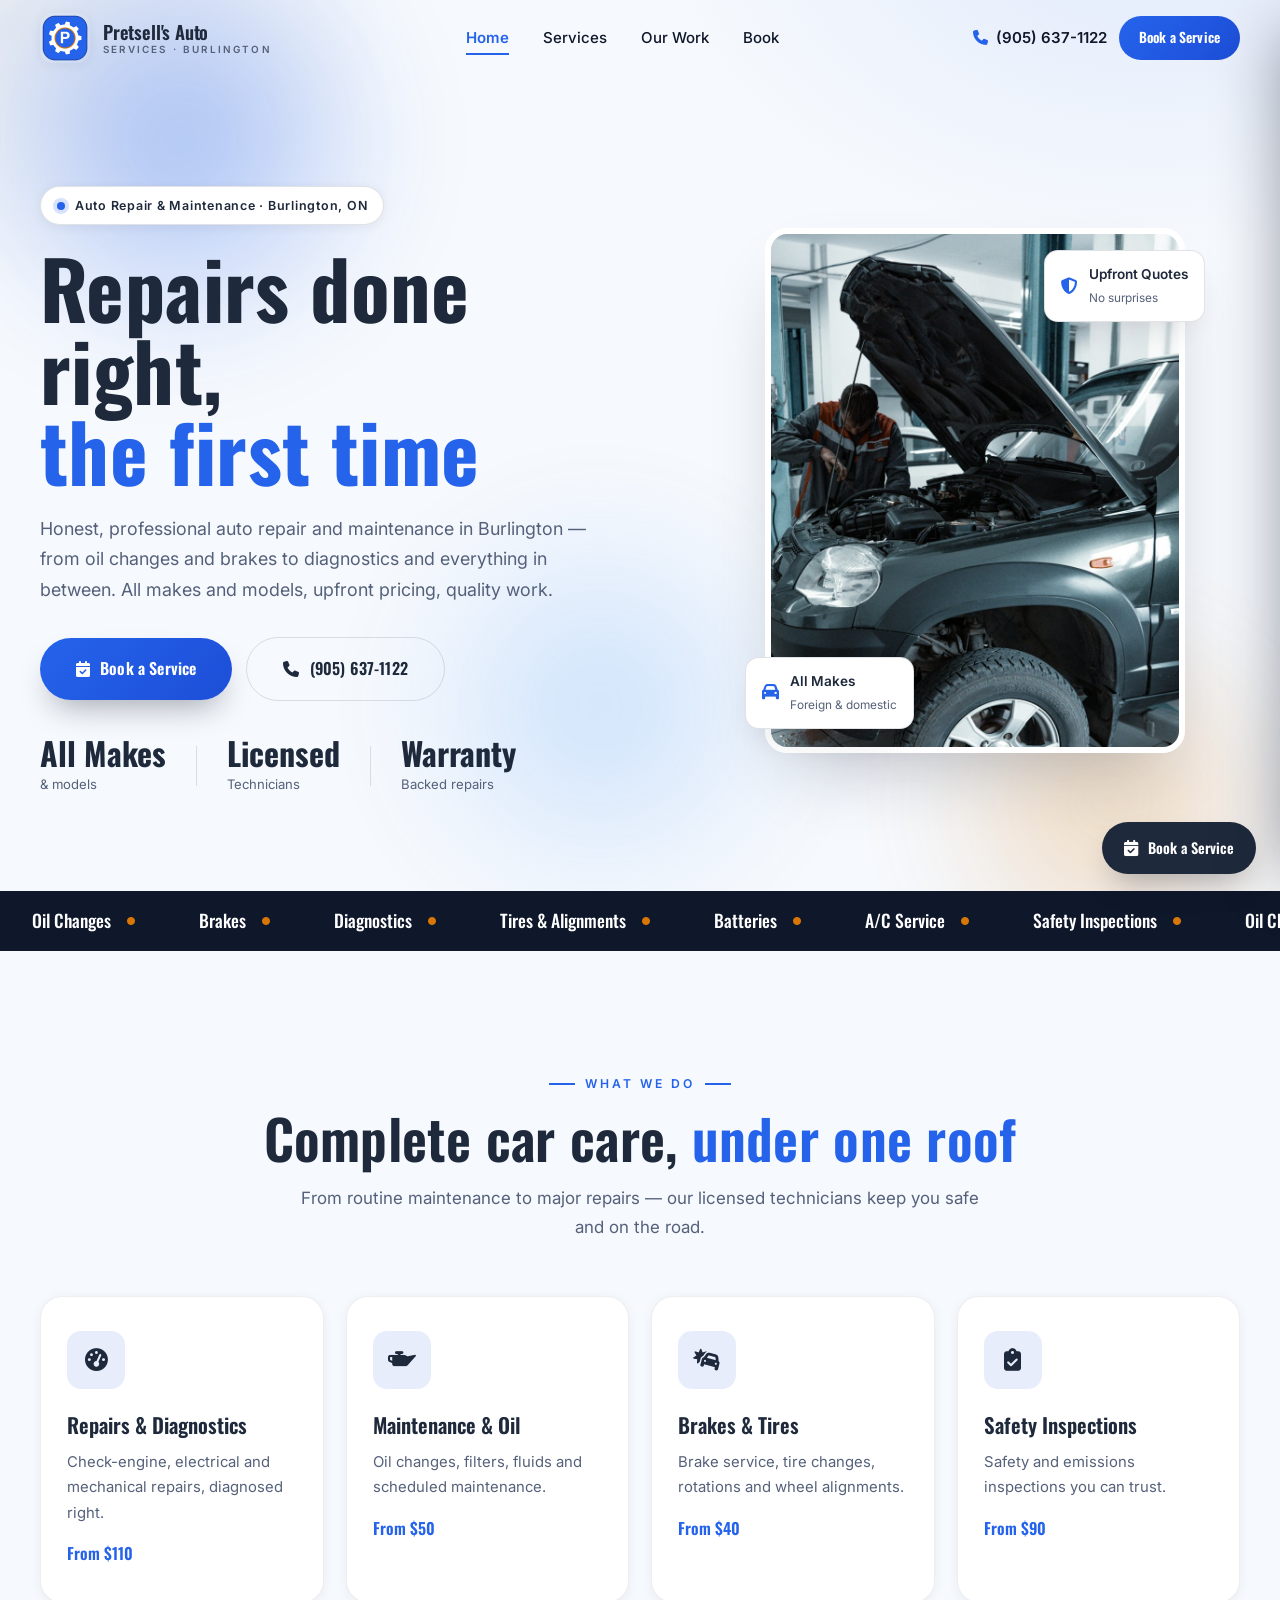
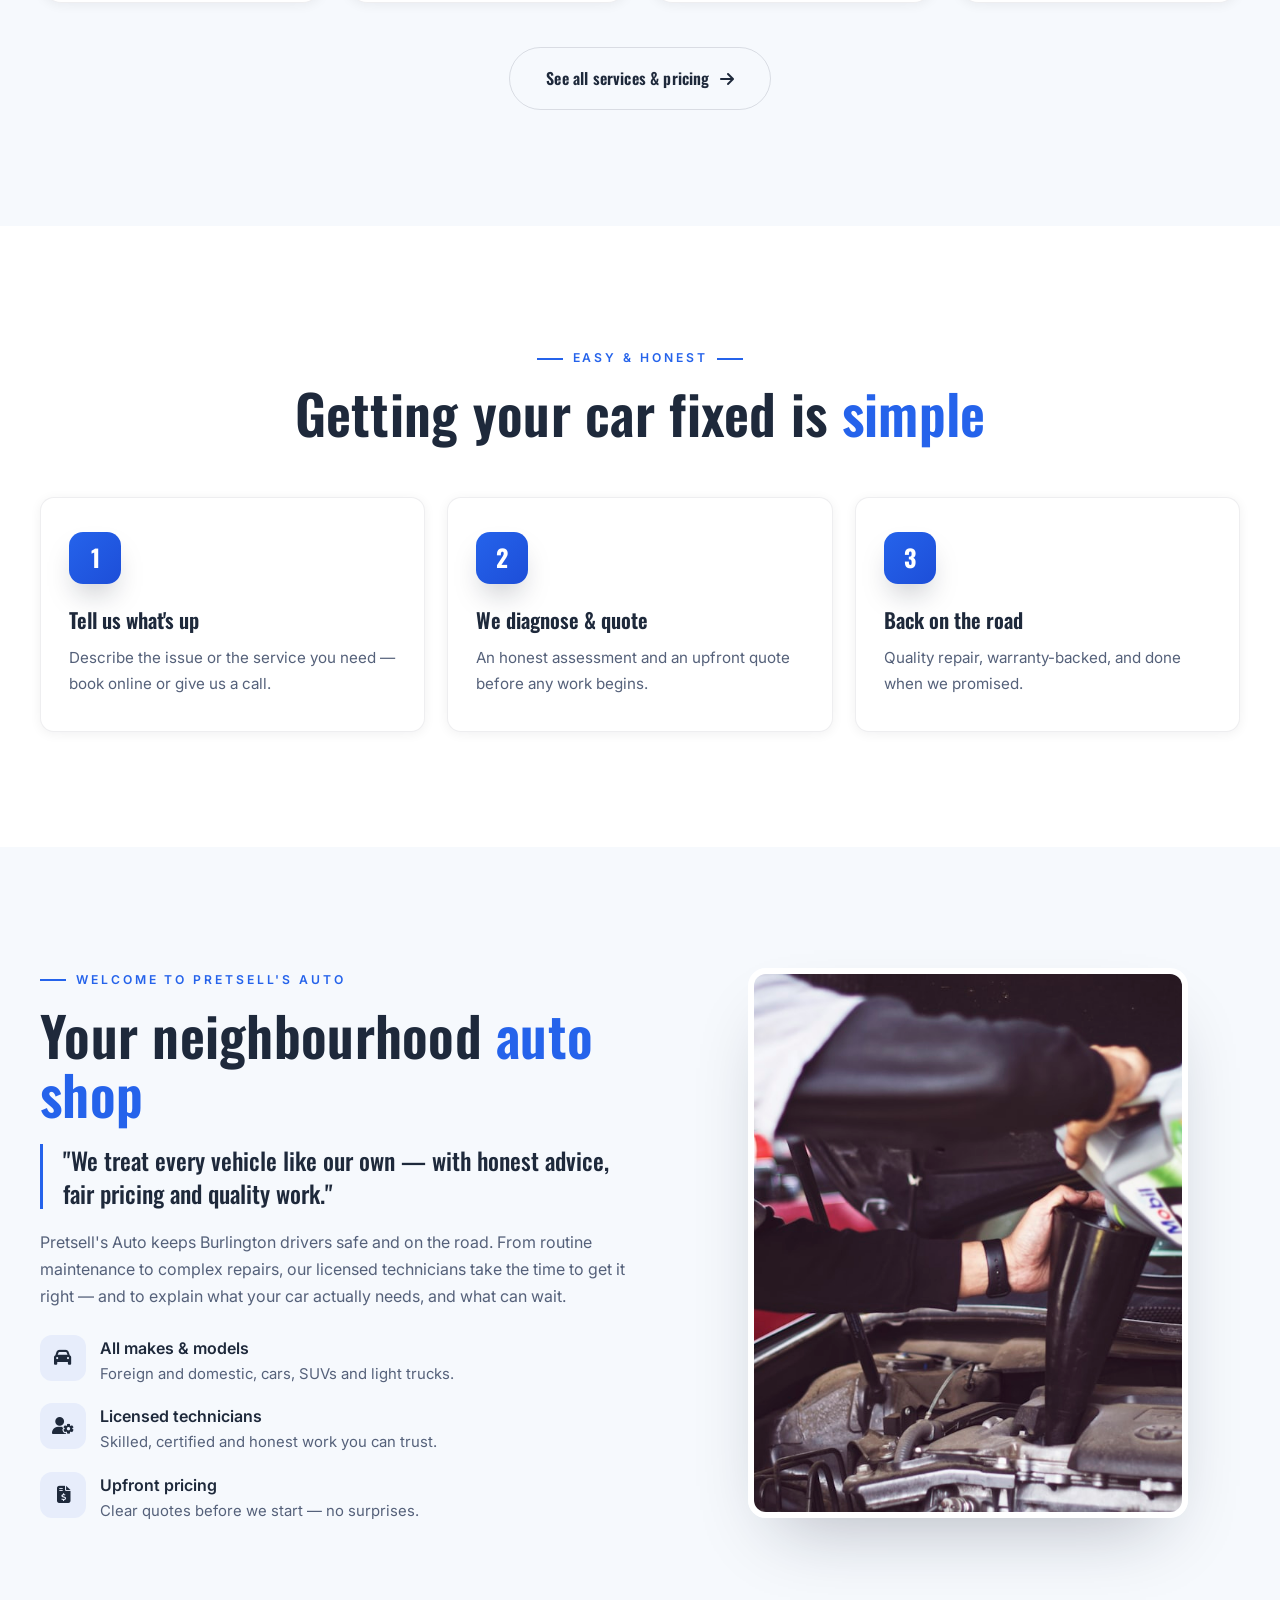
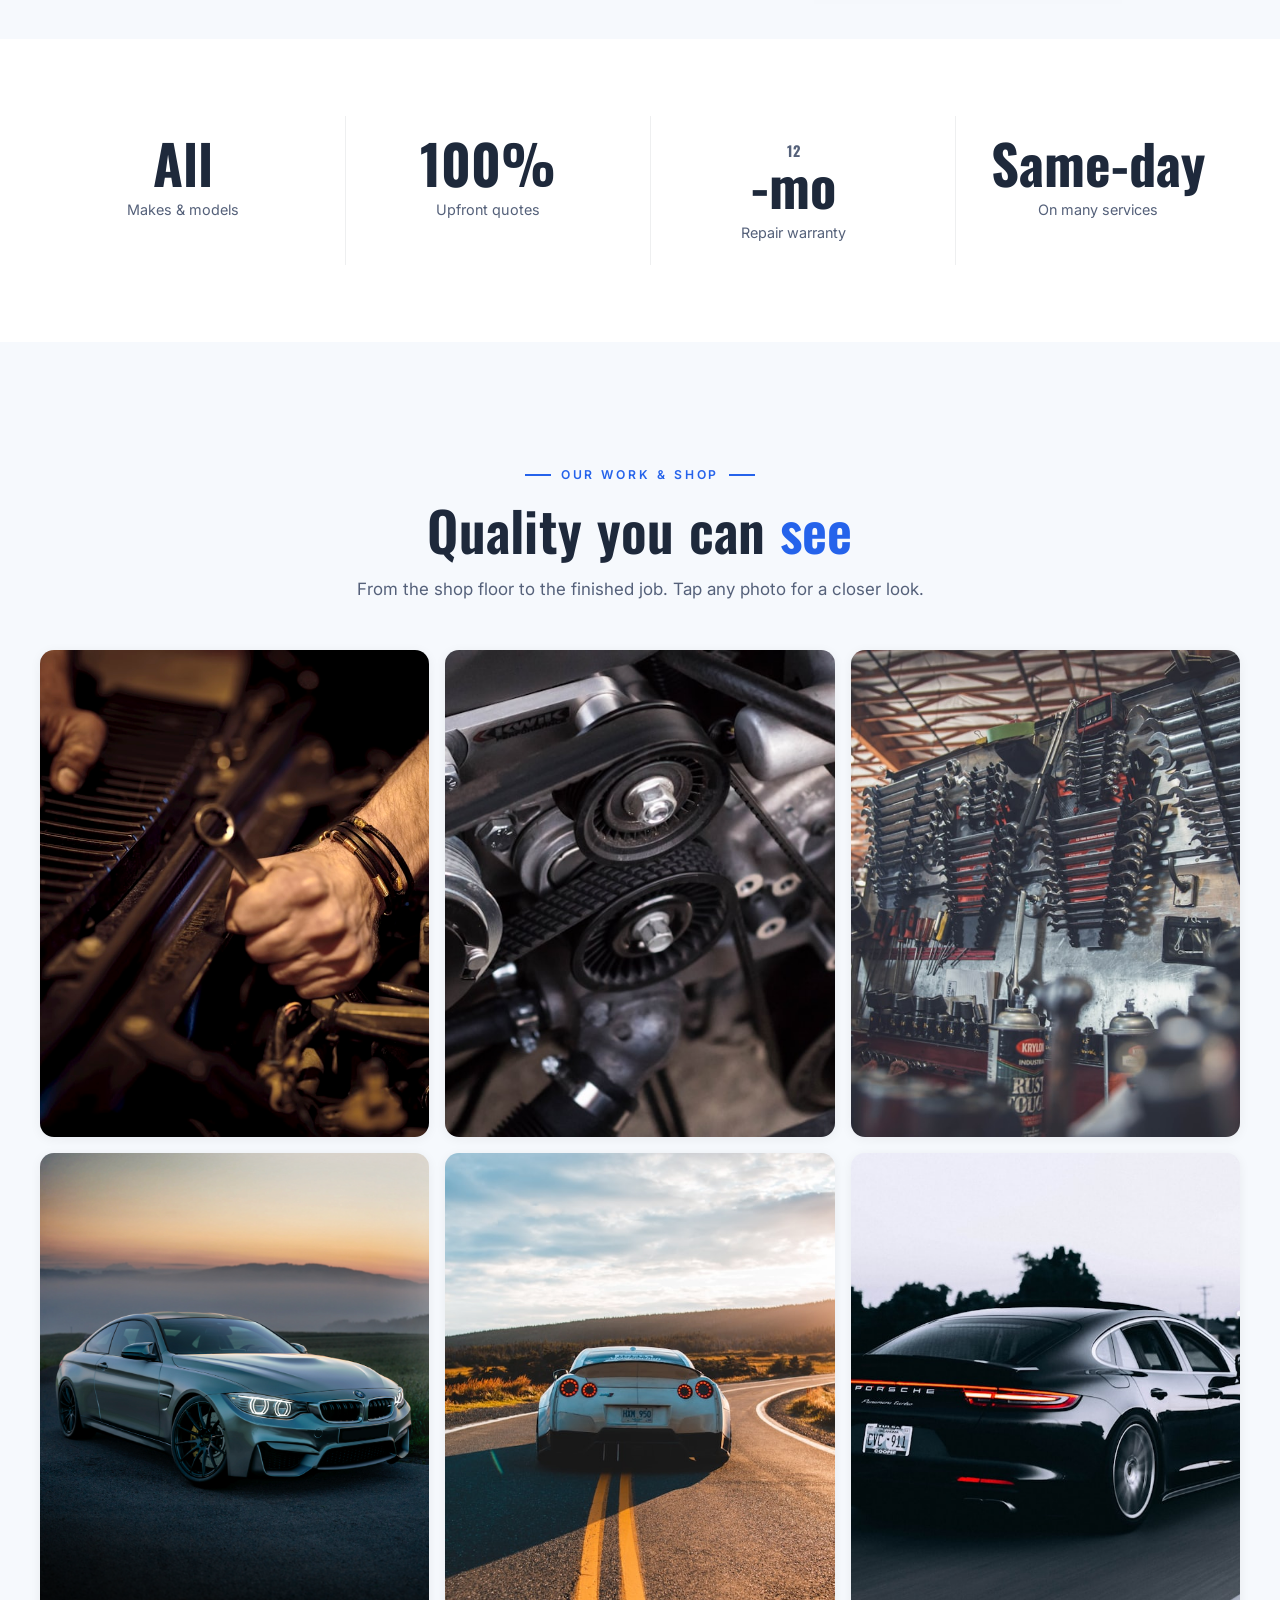
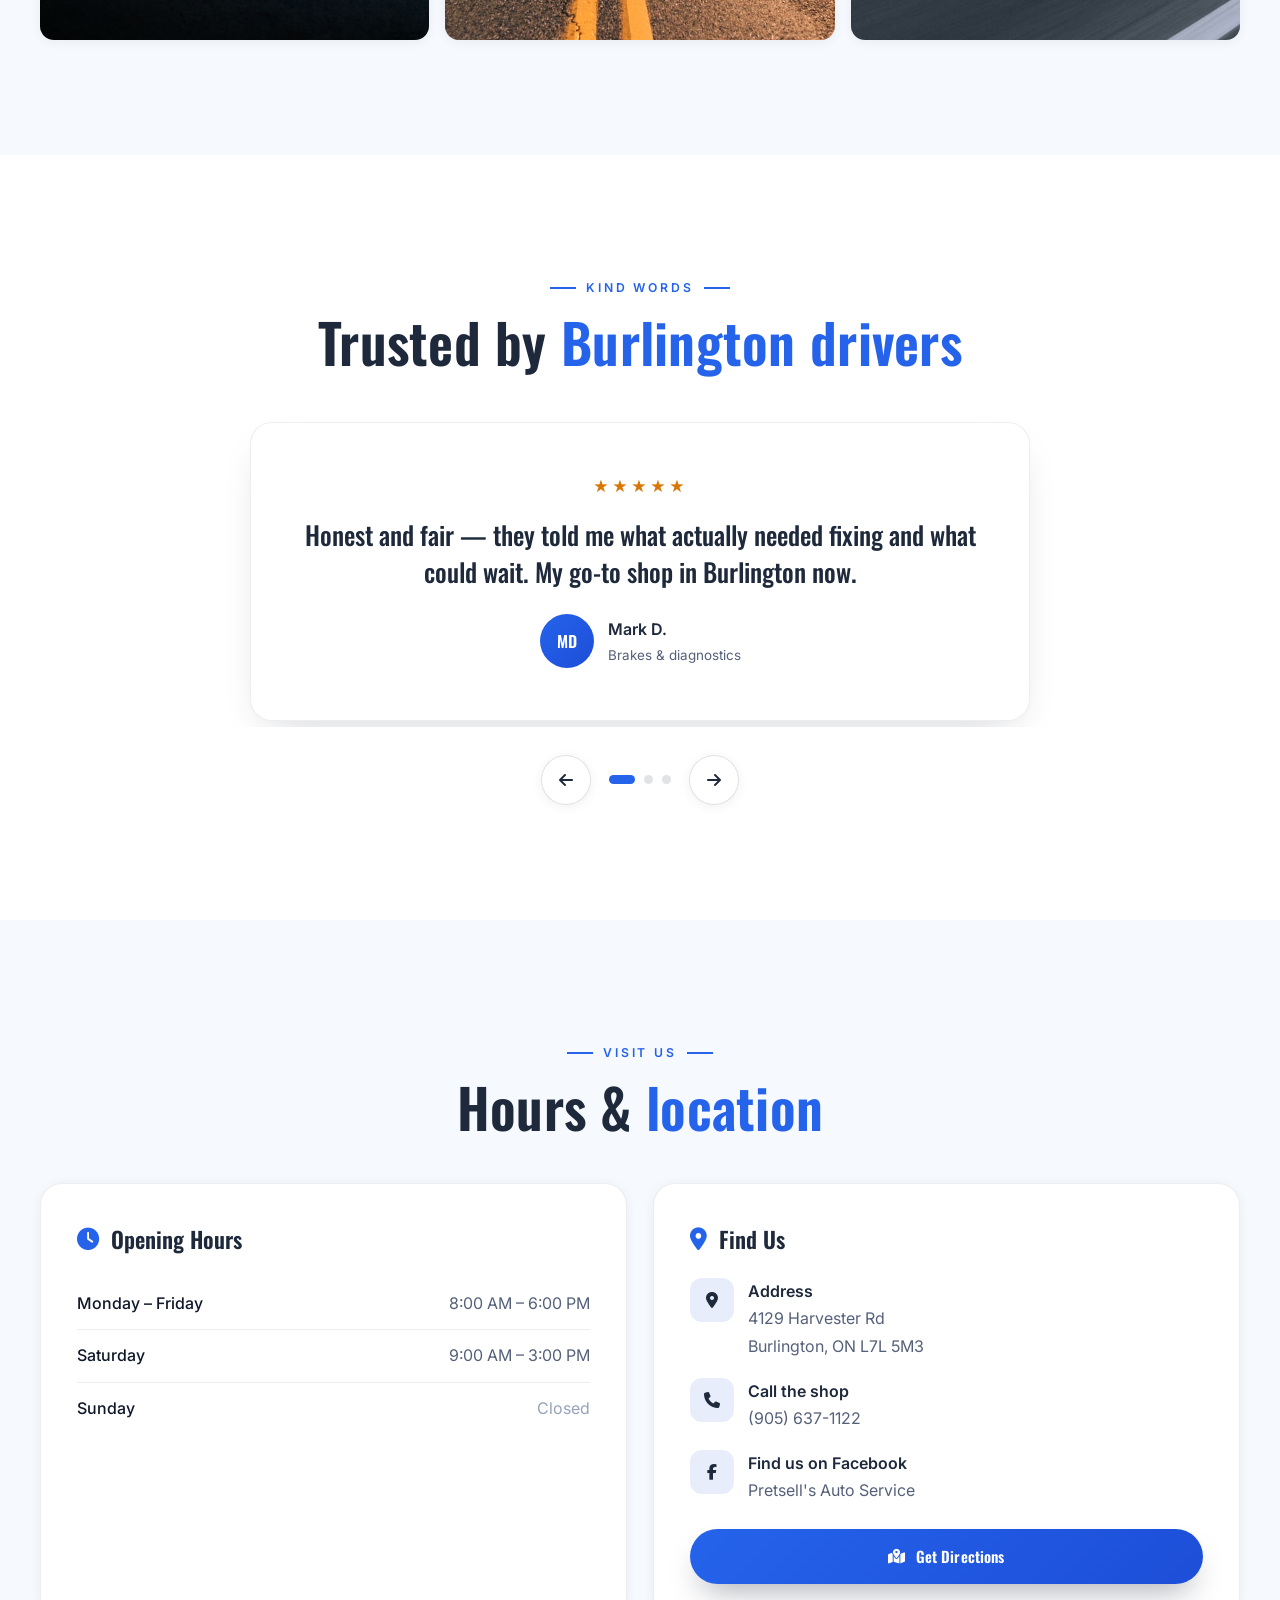
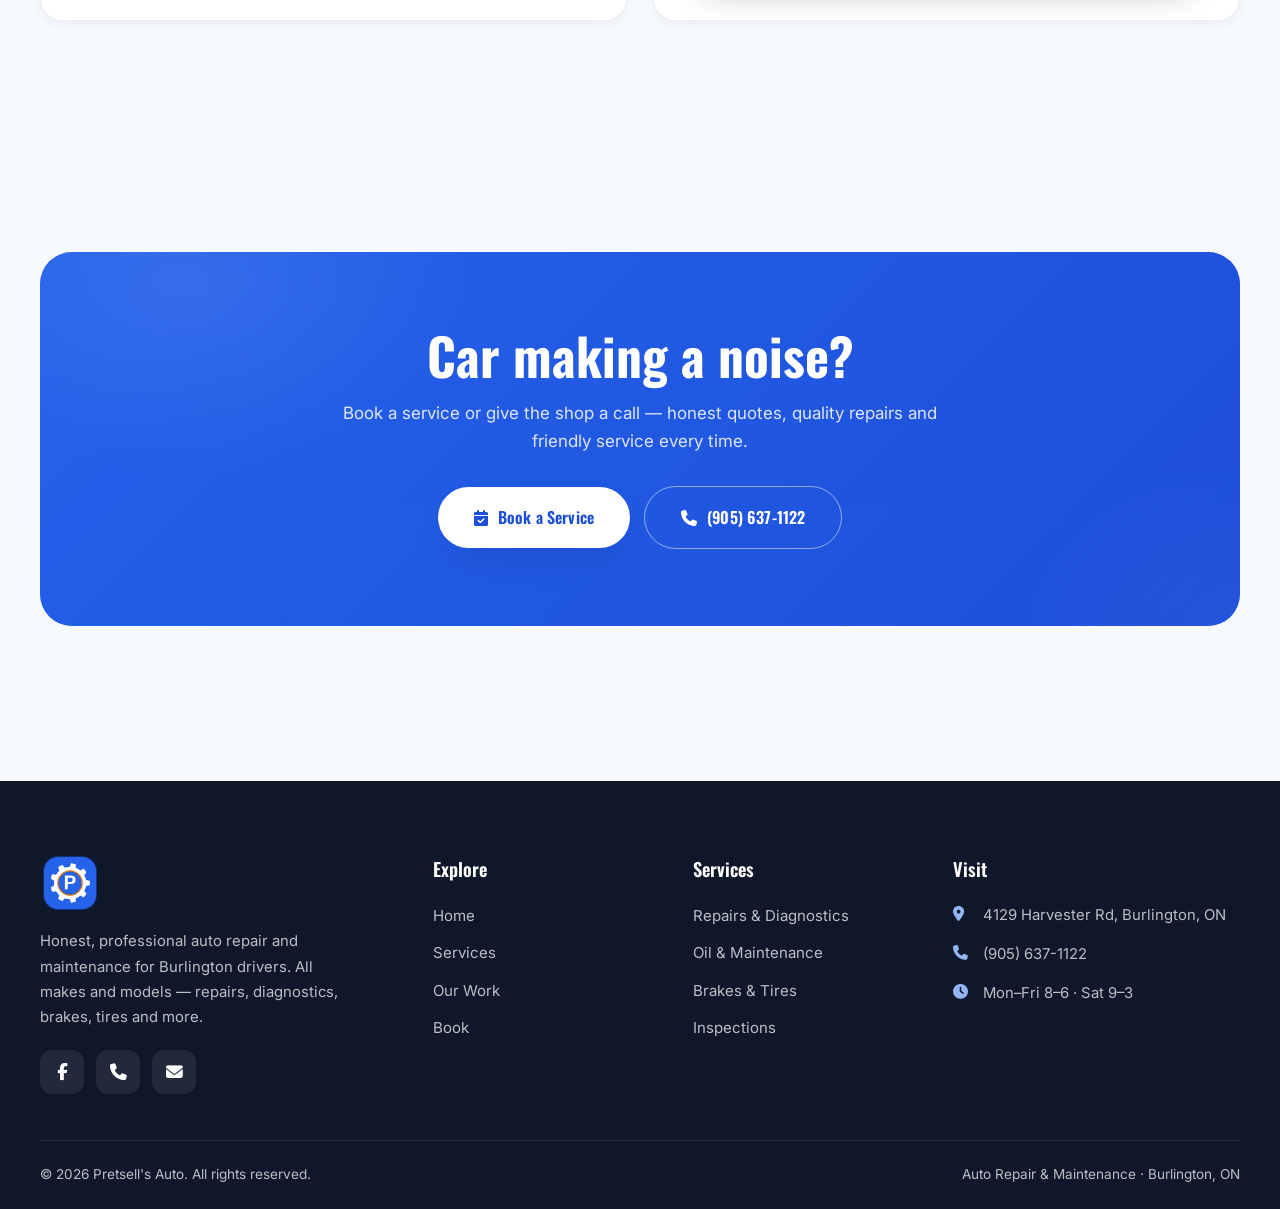
==== index.html @ 32fe31cc "Pretsell-s-Auto: website (CSS animation + ambient background)" ====
<!DOCTYPE html>
<html lang="en">
<head>
  <meta charset="UTF-8" />
  <meta name="viewport" content="width=device-width, initial-scale=1.0" />
  <title>Pretsell's Auto | Auto Repair &amp; Maintenance in Burlington, ON</title>
  <meta name="description" content="Pretsell's Auto — honest, professional auto repair and maintenance in Burlington, ON. Oil changes, brakes, diagnostics, tires, alignments and more. All makes & models. Call (905) 637-1122." />
  <meta name="theme-color" content="#2563EB" />
  <meta property="og:type" content="website" />
  <meta property="og:site_name" content="Pretsell's Auto" />
  <meta property="og:title" content="Pretsell's Auto | Auto Repair in Burlington, ON" />
  <meta property="og:description" content="Honest auto repair & maintenance in Burlington — repairs, diagnostics, brakes, tires and more. All makes & models." />

  <link rel="icon" type="image/svg+xml" href="assets/favicon.svg" />
  <link rel="preconnect" href="https://fonts.googleapis.com" />
  <link rel="preconnect" href="https://fonts.gstatic.com" crossorigin />
  <link href="https://fonts.googleapis.com/css2?family=Oswald:wght@500;600;700&family=Inter:wght@400;500;600&display=swap" rel="stylesheet" />
  <link rel="stylesheet" href="https://cdnjs.cloudflare.com/ajax/libs/font-awesome/6.5.1/css/all.min.css" />
  <link rel="stylesheet" href="css/styles.css" />

  <script type="application/ld+json">
  {
    "@context": "https://schema.org",
    "@type": "AutoRepair",
    "name": "Pretsell's Auto",
    "description": "Honest, professional auto repair and maintenance in Burlington — repairs, diagnostics, brakes, tires, oil changes and more. All makes & models.",
    "priceRange": "$$",
    "telephone": "+1-905-637-1122",
    "email": "info@pretsellsauto.ca",
    "address": { "@type": "PostalAddress", "streetAddress": "4129 Harvester Rd", "addressLocality": "Burlington", "addressRegion": "ON", "postalCode": "L7L 5M3", "addressCountry": "CA" },
    "areaServed": "Burlington",
    "sameAs": ["https://www.facebook.com/PretsellsAutoService/"]
  }
  </script>
</head>
<body>

  <!-- ============ HEADER ============ -->
  <header class="site-header" id="header">
    <div class="container nav">
      <a href="index.html" class="brand" aria-label="Pretsell's Auto home">
        <img src="assets/logo-mark.png" alt="Pretsell's Auto" class="brand-logo" />
        <span class="brand-name"><b>Pretsell's Auto</b><small>Services · Burlington</small></span>
      </a>
      <nav class="nav-links" aria-label="Primary">
        <a href="index.html" class="active">Home</a>
        <a href="services.html">Services</a>
        <a href="index.html#gallery">Our Work</a>
        <a href="book.html">Book</a>
      </nav>
      <div class="nav-actions">
        <a href="tel:+19056371122" class="nav-phone"><i class="fa-solid fa-phone"></i> (905) 637-1122</a>
        <a href="book.html#quote" class="btn btn--sm">Book a Service</a>
        <button class="menu-toggle" id="menuToggle" aria-label="Open menu"><i class="fa-solid fa-bars"></i></button>
      </div>
    </div>
  </header>

  <!-- ============ MOBILE DRAWER ============ -->
  <div class="scrim" id="scrim"></div>
  <aside class="mobile-drawer" id="drawer" aria-label="Mobile menu">
    <div class="drawer-head">
      <img src="assets/logo-mark.png" alt="Pretsell's Auto" style="height:44px;border-radius:10px" />
      <button class="drawer-close" id="drawerClose" aria-label="Close menu"><i class="fa-solid fa-xmark"></i></button>
    </div>
    <nav>
      <a href="index.html" class="active">Home <i class="fa-solid fa-chevron-right"></i></a>
      <a href="services.html">Services <i class="fa-solid fa-chevron-right"></i></a>
      <a href="index.html#gallery">Our Work <i class="fa-solid fa-chevron-right"></i></a>
      <a href="book.html">Book <i class="fa-solid fa-chevron-right"></i></a>
    </nav>
    <div class="drawer-cta">
      <a href="book.html#quote" class="btn btn--block">Book a Service</a>
      <a href="tel:+19056371122" class="btn btn--ghost btn--block"><i class="fa-solid fa-phone"></i> Call the Shop</a>
    </div>
    <div class="drawer-contact">
      <a href="tel:+19056371122"><i class="fa-solid fa-phone"></i> (905) 637-1122</a>
      <span><i class="fa-solid fa-location-dot"></i> 4129 Harvester Rd, Burlington</span>
    </div>
  </aside>

  <!-- ============ HERO ============ -->
  <section class="hero">
    <div class="hero-bg" aria-hidden="true">
      <span class="ambient-blob b1"></span>
      <span class="ambient-blob b2"></span>
      <span class="ambient-blob b3"></span>
      <img class="ambient-gear g1" data-spin="20" src="assets/gear.svg" alt="" />
      <img class="ambient-gear g2" data-spin="-14" src="assets/gear.svg" alt="" />
      <img class="ambient-gear g3" data-spin="11" src="assets/gear.svg" alt="" />
    </div>
    <div class="container hero-grid">
      <div class="hero-content">
        <span class="hero-badge reveal"><span class="dot"></span> Auto Repair &amp; Maintenance · Burlington, ON</span>
        <h1 class="hero-title reveal d1">Repairs done right,<br/><em>the first time</em></h1>
        <p class="hero-sub reveal d2">Honest, professional auto repair and maintenance in Burlington — from oil changes and brakes to diagnostics and everything in between. All makes and models, upfront pricing, quality work.</p>
        <div class="hero-ctas reveal d3">
          <a href="book.html#quote" class="btn btn--lg"><i class="fa-solid fa-calendar-check"></i> Book a Service</a>
          <a href="tel:+19056371122" class="btn btn--ghost btn--lg"><i class="fa-solid fa-phone"></i> (905) 637-1122</a>
        </div>
        <div class="hero-meta reveal d4">
          <div class="m"><b>All Makes</b><span>&amp; models</span></div>
          <div class="divider"></div>
          <div class="m"><b>Licensed</b><span>Technicians</span></div>
          <div class="divider"></div>
          <div class="m"><b>Warranty</b><span>Backed repairs</span></div>
        </div>
      </div>
      <div class="hero-visual" id="heroVisual">
        <div class="hero-photo-wrap">
          <div class="hero-photo"><img src="assets/photos/hero.jpg" alt="Technician servicing a vehicle at Pretsell's Auto" data-zoom /></div>
          <div class="hero-tag t1"><i class="fa-solid fa-shield-halved"></i><div><b>Upfront Quotes</b><small>No surprises</small></div></div>
          <div class="hero-tag t2"><i class="fa-solid fa-car"></i><div><b>All Makes</b><small>Foreign &amp; domestic</small></div></div>
        </div>
      </div>
    </div>
  </section>

  <!-- ============ MARQUEE ============ -->
  <div class="marquee" aria-hidden="true">
    <div class="marquee-track">
      <span class="marquee-item">Oil Changes <i class="fa-solid fa-circle"></i></span>
      <span class="marquee-item">Brakes <i class="fa-solid fa-circle"></i></span>
      <span class="marquee-item">Diagnostics <i class="fa-solid fa-circle"></i></span>
      <span class="marquee-item">Tires &amp; Alignments <i class="fa-solid fa-circle"></i></span>
      <span class="marquee-item">Batteries <i class="fa-solid fa-circle"></i></span>
      <span class="marquee-item">A/C Service <i class="fa-solid fa-circle"></i></span>
      <span class="marquee-item">Safety Inspections <i class="fa-solid fa-circle"></i></span>
      <span class="marquee-item">Oil Changes <i class="fa-solid fa-circle"></i></span>
      <span class="marquee-item">Brakes <i class="fa-solid fa-circle"></i></span>
      <span class="marquee-item">Diagnostics <i class="fa-solid fa-circle"></i></span>
      <span class="marquee-item">Tires &amp; Alignments <i class="fa-solid fa-circle"></i></span>
      <span class="marquee-item">Batteries <i class="fa-solid fa-circle"></i></span>
      <span class="marquee-item">A/C Service <i class="fa-solid fa-circle"></i></span>
      <span class="marquee-item">Safety Inspections <i class="fa-solid fa-circle"></i></span>
    </div>
  </div>

  <!-- ============ SERVICES TEASER ============ -->
  <section class="section" id="services">
    <div class="container center">
      <span class="eyebrow eyebrow--center reveal">What We Do</span>
      <h2 class="section-title reveal d1">Complete car care, <em>under one roof</em></h2>
      <p class="section-lead reveal d2">From routine maintenance to major repairs — our licensed technicians keep you safe and on the road.</p>
    </div>
    <div class="container">
      <div class="feat-grid">
        <div class="feat-card reveal d1"><div class="ic"><i class="fa-solid fa-gauge-high"></i></div><h3>Repairs &amp; Diagnostics</h3><p>Check-engine, electrical and mechanical repairs, diagnosed right.</p><span class="from">From $110</span></div>
        <div class="feat-card reveal d2"><div class="ic"><i class="fa-solid fa-oil-can"></i></div><h3>Maintenance &amp; Oil</h3><p>Oil changes, filters, fluids and scheduled maintenance.</p><span class="from">From $50</span></div>
        <div class="feat-card reveal d3"><div class="ic"><i class="fa-solid fa-car-burst"></i></div><h3>Brakes &amp; Tires</h3><p>Brake service, tire changes, rotations and wheel alignments.</p><span class="from">From $40</span></div>
        <div class="feat-card reveal d4"><div class="ic"><i class="fa-solid fa-clipboard-check"></i></div><h3>Safety Inspections</h3><p>Safety and emissions inspections you can trust.</p><span class="from">From $90</span></div>
      </div>
      <div class="center" style="margin-top:44px"><a href="services.html" class="btn btn--ghost btn--lg reveal">See all services &amp; pricing <i class="fa-solid fa-arrow-right"></i></a></div>
    </div>
  </section>

  <!-- ============ HOW IT WORKS ============ -->
  <section class="section section--alt" id="how">
    <div class="container center">
      <span class="eyebrow eyebrow--center reveal">Easy &amp; Honest</span>
      <h2 class="section-title reveal d1">Getting your car fixed is <em>simple</em></h2>
    </div>
    <div class="container">
      <div class="steps">
        <div class="step reveal d1"><div class="step-num">1</div><h3>Tell us what's up</h3><p>Describe the issue or the service you need — book online or give us a call.</p></div>
        <div class="step reveal d2"><div class="step-num">2</div><h3>We diagnose &amp; quote</h3><p>An honest assessment and an upfront quote before any work begins.</p></div>
        <div class="step reveal d3"><div class="step-num">3</div><h3>Back on the road</h3><p>Quality repair, warranty-backed, and done when we promised.</p></div>
      </div>
    </div>
  </section>

  <!-- ============ ABOUT ============ -->
  <section class="section" id="about">
    <div class="container story-grid">
      <div class="story-text">
        <span class="eyebrow reveal">Welcome To Pretsell's Auto</span>
        <h2 class="section-title reveal d1">Your neighbourhood <em>auto shop</em></h2>
        <p class="story-quote reveal d2">"We treat every vehicle like our own — with honest advice, fair pricing and quality work."</p>
        <p class="reveal d2" style="color:var(--ink-soft)">Pretsell's Auto keeps Burlington drivers safe and on the road. From routine maintenance to complex repairs, our licensed technicians take the time to get it right — and to explain what your car actually needs, and what can wait.</p>
        <div class="story-features">
          <div class="story-feature reveal d1"><span class="ic"><i class="fa-solid fa-car"></i></span><div><b>All makes &amp; models</b><p>Foreign and domestic, cars, SUVs and light trucks.</p></div></div>
          <div class="story-feature reveal d2"><span class="ic"><i class="fa-solid fa-user-gear"></i></span><div><b>Licensed technicians</b><p>Skilled, certified and honest work you can trust.</p></div></div>
          <div class="story-feature reveal d3"><span class="ic"><i class="fa-solid fa-file-invoice-dollar"></i></span><div><b>Upfront pricing</b><p>Clear quotes before we start — no surprises.</p></div></div>
        </div>
      </div>
      <div class="story-collage reveal-scale">
        <div class="story-media"><img src="assets/photos/about.jpg" alt="Oil and fluid service at Pretsell's Auto" data-parallax="22" /></div>
      </div>
    </div>
  </section>

  <!-- ============ TRUST STATS ============ -->
  <section class="section--tight section--alt">
    <div class="container">
      <div class="stats">
        <div class="stat reveal d1"><b>All</b><span>Makes &amp; models</span></div>
        <div class="stat reveal d2"><b>100%</b><span>Upfront quotes</span></div>
        <div class="stat reveal d3"><b><span data-count="12">0</span>-mo</b><span>Repair warranty</span></div>
        <div class="stat reveal d4"><b>Same-day</b><span>On many services</span></div>
      </div>
    </div>
  </section>

  <!-- ============ GALLERY ============ -->
  <section class="section" id="gallery">
    <div class="container center">
      <span class="eyebrow eyebrow--center reveal">Our Work &amp; Shop</span>
      <h2 class="section-title reveal d1">Quality you can <em>see</em></h2>
      <p class="section-lead reveal d2">From the shop floor to the finished job. Tap any photo for a closer look.</p>
    </div>
    <div class="container">
      <div class="gallery reveal">
        <div class="gal-item" data-cap="Repairs &amp; service done right"><img src="assets/photos/g1.jpg" alt="Mechanic repairing an engine" /><span class="gal-cap">Repairs &amp; Service</span></div>
        <div class="gal-item" data-cap="Precision diagnostics"><img src="assets/photos/g2.jpg" alt="Engine diagnostics" /><span class="gal-cap">Diagnostics</span></div>
        <div class="gal-item" data-cap="Quality parts &amp; components"><img src="assets/photos/g3.jpg" alt="Auto parts" /><span class="gal-cap">Quality Parts</span></div>
        <div class="gal-item" data-cap="Ready for pickup"><img src="assets/photos/g4.jpg" alt="Serviced car ready for pickup" /><span class="gal-cap">Ready for Pickup</span></div>
        <div class="gal-item" data-cap="Back on the road, safely"><img src="assets/photos/g5.jpg" alt="Car back on the road" /><span class="gal-cap">Back on the Road</span></div>
        <div class="gal-item" data-cap="All makes &amp; models welcome"><img src="assets/photos/g6.jpg" alt="Serviced vehicle" /><span class="gal-cap">All Makes &amp; Models</span></div>
      </div>
    </div>
  </section>

  <!-- ============ TESTIMONIALS ============ -->
  <section class="section section--alt testimonials" id="reviews">
    <div class="container center">
      <span class="eyebrow eyebrow--center reveal">Kind Words</span>
      <h2 class="section-title reveal d1">Trusted by <em>Burlington drivers</em></h2>
    </div>
    <div class="container">
      <div class="tst-viewport">
        <div class="tst-track" id="tstTrack">
          <div class="tst-slide"><div class="tst-card">
            <div class="tst-stars">★★★★★</div>
            <p class="tst-text">Honest and fair — they told me what actually needed fixing and what could wait. My go-to shop in Burlington now.</p>
            <div class="tst-author"><div class="tst-avatar">MD</div><div class="who"><b>Mark D.</b><span>Brakes &amp; diagnostics</span></div></div>
          </div></div>
          <div class="tst-slide"><div class="tst-card">
            <div class="tst-stars">★★★★★</div>
            <p class="tst-text">Fast, professional and reasonably priced. Fixed my brakes the same day and explained everything clearly. Highly recommend Baje.</p>
            <div class="tst-author"><div class="tst-avatar">PS</div><div class="who"><b>Priya S.</b><span>Brake service</span></div></div>
          </div></div>
          <div class="tst-slide"><div class="tst-card">
            <div class="tst-stars">★★★★★</div>
            <p class="tst-text">Finally a mechanic I trust. Clear quotes, quality work and no surprises on the bill. Won't take my car anywhere else.</p>
            <div class="tst-author"><div class="tst-avatar">TR</div><div class="who"><b>Tom R.</b><span>Maintenance</span></div></div>
          </div></div>
        </div>
      </div>
      <div class="tst-controls">
        <button class="tst-arrow" id="tstPrev" aria-label="Previous review"><i class="fa-solid fa-arrow-left"></i></button>
        <div class="tst-dots" id="tstDots"></div>
        <button class="tst-arrow" id="tstNext" aria-label="Next review"><i class="fa-solid fa-arrow-right"></i></button>
      </div>
    </div>
  </section>

  <!-- ============ HOURS & LOCATION ============ -->
  <section class="section" id="visit">
    <div class="container center">
      <span class="eyebrow eyebrow--center reveal">Visit Us</span>
      <h2 class="section-title reveal d1">Hours &amp; <em>location</em></h2>
    </div>
    <div class="container">
      <div class="hours-grid">
        <div class="hours-card reveal">
          <h3><i class="fa-solid fa-clock"></i> Opening Hours</h3>
          <div class="hours-row"><span class="d">Monday – Friday</span><span class="h">8:00 AM – 6:00 PM</span></div>
          <div class="hours-row"><span class="d">Saturday</span><span class="h">9:00 AM – 3:00 PM</span></div>
          <div class="hours-row"><span class="d">Sunday</span><span class="h closed">Closed</span></div>
        </div>
        <div class="hours-card reveal d1">
          <h3><i class="fa-solid fa-location-dot"></i> Find Us</h3>
          <div class="info-list">
            <div class="info-row"><span class="ic"><i class="fa-solid fa-location-dot"></i></span><div><b>Address</b><span>4129 Harvester Rd<br/>Burlington, ON L7L 5M3</span></div></div>
            <div class="info-row"><span class="ic"><i class="fa-solid fa-phone"></i></span><div><b>Call the shop</b><a href="tel:+19056371122">(905) 637-1122</a></div></div>
            <div class="info-row"><span class="ic"><i class="fa-brands fa-facebook-f"></i></span><div><b>Find us on Facebook</b><a href="https://www.facebook.com/PretsellsAutoService/" target="_blank" rel="noopener">Pretsell's Auto Service</a></div></div>
          </div>
          <a href="https://www.google.com/maps/search/?api=1&query=4129+Harvester+Rd+Burlington+ON" target="_blank" rel="noopener" class="btn btn--block" style="margin-top:24px"><i class="fa-solid fa-map-location-dot"></i> Get Directions</a>
        </div>
      </div>
    </div>
  </section>

  <!-- ============ CTA ============ -->
  <section class="section">
    <div class="container">
      <div class="cta-band reveal-scale">
        <h2>Car making a noise?</h2>
        <p>Book a service or give the shop a call — honest quotes, quality repairs and friendly service every time.</p>
        <div class="hero-ctas">
          <a href="book.html#quote" class="btn btn--white btn--lg"><i class="fa-solid fa-calendar-check"></i> Book a Service</a>
          <a href="tel:+19056371122" class="btn btn--ghost btn--lg" style="border-color:rgba(255,255,255,0.5);color:#fff"><i class="fa-solid fa-phone"></i> (905) 637-1122</a>
        </div>
      </div>
    </div>
  </section>

  <!-- ============ FOOTER ============ -->
  <footer class="footer">
    <div class="container">
      <div class="footer-top">
        <div class="footer-brand">
          <img src="assets/logo-mark.png" alt="Pretsell's Auto" class="brand-logo-f" />
          <p>Honest, professional auto repair and maintenance for Burlington drivers. All makes and models — repairs, diagnostics, brakes, tires and more.</p>
          <div class="footer-social">
            <a href="https://www.facebook.com/PretsellsAutoService/" target="_blank" rel="noopener" aria-label="Facebook"><i class="fa-brands fa-facebook-f"></i></a>
            <a href="tel:+19056371122" aria-label="Phone"><i class="fa-solid fa-phone"></i></a>
            <a href="mailto:info@pretsellsauto.ca" aria-label="Email"><i class="fa-solid fa-envelope"></i></a>
          </div>
        </div>
        <div>
          <h4>Explore</h4>
          <div class="footer-links"><a href="index.html">Home</a><a href="services.html">Services</a><a href="index.html#gallery">Our Work</a><a href="book.html">Book</a></div>
        </div>
        <div>
          <h4>Services</h4>
          <div class="footer-links"><a href="services.html">Repairs &amp; Diagnostics</a><a href="services.html">Oil &amp; Maintenance</a><a href="services.html">Brakes &amp; Tires</a><a href="services.html">Inspections</a></div>
        </div>
        <div>
          <h4>Visit</h4>
          <div class="footer-contact">
            <span><i class="fa-solid fa-location-dot"></i> 4129 Harvester Rd, Burlington, ON</span>
            <a href="tel:+19056371122"><i class="fa-solid fa-phone"></i> (905) 637-1122</a>
            <span><i class="fa-solid fa-clock"></i> Mon–Fri 8–6 · Sat 9–3</span>
          </div>
        </div>
      </div>
      <div class="footer-bottom">
        <span>© <span data-year>2026</span> Pretsell's Auto. All rights reserved.</span>
        <span>Auto Repair &amp; Maintenance · Burlington, ON</span>
      </div>
    </div>
  </footer>

  <!-- ============ LIGHTBOX ============ -->
  <div class="lightbox" id="lightbox" aria-hidden="true">
    <button class="lightbox-close" id="lbClose" aria-label="Close"><i class="fa-solid fa-xmark"></i></button>
    <button class="lightbox-nav prev" id="lbPrev" aria-label="Previous"><i class="fa-solid fa-chevron-left"></i></button>
    <button class="lightbox-nav next" id="lbNext" aria-label="Next"><i class="fa-solid fa-chevron-right"></i></button>
    <div><img id="lbImg" src="assets/photos/g1.jpg" alt="" /><div class="lightbox-cap" id="lbCap"></div></div>
  </div>

  <a href="book.html#quote" class="fab-cta" aria-label="Book a service"><i class="fa-solid fa-calendar-check"></i><span>Book a Service</span></a>
  <button class="to-top" id="toTop" aria-label="Back to top"><i class="fa-solid fa-arrow-up"></i></button>

  <script src="js/main.js"></script>
</body>
</html>
---- css/styles.css ----
/* ============================================================
   JAY'S HAIR CUT — Beauty & Barber (Burlington, ON)
   Clean navy & white design system — all pages
   ============================================================ */

:root {
  --bg: #F6F9FD;
  --bg-2: #FFFFFF;
  --surface: #FFFFFF;
  --surface-2: #EEF2F9;
  --line: rgba(15,23,42,0.12);
  --line-2: rgba(15,23,42,0.07);

  --navy: #1E293B;
  --navy-deep: #0F172A;
  --navy-bright: #2563EB;
  --navy-soft: #E7EDFB;
  --navy-grad: linear-gradient(135deg, #2563EB, #1D4ED8);

  --accent: #D97706; /* subtle brass for stars/premium touches */

  --white: #FFFFFF;
  --ink: #0F172A;
  --ink-soft: #55617A;

  --shadow-sm: 0 2px 12px rgba(15,23,42,0.06);
  --shadow-md: 0 16px 40px -18px rgba(15,23,42,0.22);
  --shadow-lg: 0 34px 72px -30px rgba(15,23,42,0.30);
  --shadow-navy: 0 16px 32px -12px rgba(15,23,42,0.4);

  --r-sm: 8px;
  --r-md: 14px;
  --r-lg: 22px;
  --r-xl: 32px;

  --font-display: "Poppins", system-ui, sans-serif;
  --font-body: "Inter", system-ui, -apple-system, sans-serif;

  --container: 1200px;
  --ease: cubic-bezier(0.22, 1, 0.36, 1);
}

*, *::before, *::after { box-sizing: border-box; margin: 0; padding: 0; }
html { scroll-behavior: smooth; -webkit-text-size-adjust: 100%; scroll-padding-top: 100px; }
body { font-family: var(--font-body); color: var(--ink); background: var(--bg); line-height: 1.7; overflow-x: hidden; -webkit-font-smoothing: antialiased; }
img, svg { display: block; max-width: 100%; }
a { color: inherit; text-decoration: none; }
button { font-family: inherit; cursor: pointer; border: none; background: none; }
ul { list-style: none; }
input, textarea, select, button { font-family: inherit; font-size: 1rem; color: inherit; }
::selection { background: var(--navy); color: #fff; }

body::before {
  content: ""; position: fixed; inset: 0; z-index: -2;
  background:
    radial-gradient(900px 620px at 90% -10%, rgba(37,99,235,0.10), transparent 55%),
    radial-gradient(720px 500px at 0% 2%, rgba(15,23,42,0.05), transparent 55%),
    var(--bg);
}

/* Layout */
.container { width: min(100% - 44px, var(--container)); margin-inline: auto; }
.section { padding: clamp(72px, 9vw, 132px) 0; position: relative; }
.section--tight { padding: clamp(50px, 6vw, 88px) 0; }
.section--alt { background: var(--bg-2); }
.center { text-align: center; }

/* Type helpers */
.eyebrow { display: inline-flex; align-items: center; gap: 10px; font-size: 0.76rem; font-weight: 600; letter-spacing: 0.24em; text-transform: uppercase; color: var(--navy-bright); }
.eyebrow::before { content: ""; width: 26px; height: 2px; background: var(--navy-bright); }
.eyebrow--center { justify-content: center; }
.eyebrow--center::after { content: ""; width: 26px; height: 2px; background: var(--navy-bright); }
.section-title { font-family: var(--font-display); font-weight: 600; letter-spacing: -0.01em; color: var(--navy); font-size: clamp(2.1rem, 4.6vw, 3.4rem); line-height: 1.1; margin: 14px 0 0; }
.section-title em { font-style: normal; color: var(--navy-bright); }
.section-lead { max-width: 62ch; margin-top: 16px; color: var(--ink-soft); font-size: 1.06rem; }
.center .section-lead { margin-inline: auto; }
.text-accent { color: var(--navy-bright); }

/* Buttons */
.btn { --bg: var(--navy); --fg: #fff; position: relative; display: inline-flex; align-items: center; justify-content: center; gap: 10px; padding: 15px 30px; border-radius: 100px; font-family: var(--font-display); font-weight: 600; font-size: 0.94rem; letter-spacing: 0.01em; background: var(--bg); color: var(--fg); box-shadow: var(--shadow-navy); transition: transform 0.35s var(--ease), box-shadow 0.35s var(--ease), background 0.3s; overflow: hidden; isolation: isolate; }
.btn::after { content: ""; position: absolute; inset: 0; z-index: -1; background: linear-gradient(120deg, transparent 30%, rgba(255,255,255,0.25) 50%, transparent 70%); transform: translateX(-120%); transition: transform 0.6s var(--ease); }
.btn:hover { transform: translateY(-3px); box-shadow: 0 24px 40px -14px rgba(15,23,42,0.5); }
.btn:hover::after { transform: translateX(120%); }
.btn--ghost { --bg: transparent; --fg: var(--navy); box-shadow: none; border: 1.5px solid var(--line); }
.btn--ghost:hover { background: var(--navy-soft); border-color: var(--navy); }
.btn--white { --bg: #fff; --fg: var(--navy); box-shadow: var(--shadow-md); }
.btn--lg { padding: 17px 36px; font-size: 1rem; }
.btn--sm { padding: 10px 20px; font-size: 0.86rem; box-shadow: none; }
.btn--block { width: 100%; }
.link-arrow { display: inline-flex; align-items: center; gap: 8px; font-weight: 600; color: var(--navy-bright); }
.link-arrow i { transition: transform 0.3s var(--ease); }
.link-arrow:hover i { transform: translateX(5px); }

/* ============ HEADER ============ */
.site-header { position: fixed; top: 0; left: 0; right: 0; z-index: 100; transition: transform 0.4s var(--ease), background 0.4s, box-shadow 0.4s, backdrop-filter 0.4s; }
.site-header.scrolled { background: rgba(255,255,255,0.85); backdrop-filter: blur(16px) saturate(1.3); box-shadow: 0 6px 26px -18px rgba(15,23,42,0.4); border-bottom: 1px solid var(--line-2); }
.site-header.hidden { transform: translateY(-100%); }
.nav { display: flex; align-items: center; justify-content: space-between; gap: 20px; padding: 13px 0; }
.brand { display: flex; align-items: center; gap: 13px; }
.brand-logo { height: 46px; width: auto; border-radius: 6px; transition: transform 0.4s var(--ease); box-shadow: var(--shadow-sm); }
.brand:hover .brand-logo { transform: scale(1.05); }
.brand-name { display: flex; flex-direction: column; line-height: 1.05; }
.brand-name b { font-family: var(--font-display); font-weight: 600; font-size: 1.16rem; color: var(--navy); letter-spacing: -0.01em; }
.brand-name small { font-size: 0.62rem; font-weight: 600; letter-spacing: 0.22em; text-transform: uppercase; color: var(--ink-soft); margin-top: 3px; }

.nav-links { display: flex; align-items: center; gap: 2px; }
.nav-links a { position: relative; padding: 9px 16px; border-radius: 100px; font-weight: 500; color: var(--ink); font-size: 0.94rem; transition: color 0.25s; }
.nav-links a::after { content: ""; position: absolute; left: 16px; right: 16px; bottom: 5px; height: 2px; background: var(--navy-bright); transform: scaleX(0); transform-origin: left; transition: transform 0.3s var(--ease); }
.nav-links a:hover { color: var(--navy-bright); } .nav-links a:hover::after, .nav-links a.active::after { transform: scaleX(1); }
.nav-links a.active { color: var(--navy-bright); font-weight: 600; }
.nav-actions { display: flex; align-items: center; gap: 12px; }
.nav-phone { display: inline-flex; align-items: center; gap: 8px; font-weight: 600; color: var(--ink); font-size: 0.94rem; }
.nav-phone i { color: var(--navy-bright); }
.nav-phone:hover { color: var(--navy-bright); }
.menu-toggle { display: none; width: 46px; height: 46px; border-radius: 10px; background: var(--navy); color: #fff; font-size: 1.15rem; align-items: center; justify-content: center; box-shadow: var(--shadow-navy); }

.mobile-drawer { position: fixed; inset: 0 0 0 auto; width: min(86vw, 360px); z-index: 200; background: var(--surface); transform: translateX(100%); transition: transform 0.5s var(--ease); padding: 26px; display: flex; flex-direction: column; gap: 8px; box-shadow: -30px 0 60px -30px rgba(15,23,42,0.4); overflow-y: auto; }
.mobile-drawer.open { transform: translateX(0); }
.drawer-head { display: flex; align-items: center; justify-content: space-between; margin-bottom: 18px; }
.drawer-close { width: 44px; height: 44px; border-radius: 10px; background: var(--surface-2); color: var(--ink); font-size: 1.2rem; }
.mobile-drawer nav a { display: flex; align-items: center; justify-content: space-between; padding: 15px 16px; border-radius: 10px; font-size: 1.15rem; font-weight: 500; font-family: var(--font-display); border-bottom: 1px solid var(--line-2); color: var(--ink); }
.mobile-drawer nav a:hover, .mobile-drawer nav a.active { background: var(--navy-soft); color: var(--navy); }
.drawer-cta { margin-top: 20px; display: flex; flex-direction: column; gap: 12px; }
.drawer-contact { margin-top: 18px; font-size: 0.92rem; color: var(--ink-soft); display: grid; gap: 10px; }
.drawer-contact a { display: inline-flex; align-items: center; gap: 10px; }
.drawer-contact i { color: var(--navy-bright); width: 18px; }
.scrim { position: fixed; inset: 0; z-index: 150; background: rgba(15,23,42,0.4); opacity: 0; visibility: hidden; transition: opacity 0.4s, visibility 0.4s; backdrop-filter: blur(2px); }
.scrim.show { opacity: 1; visibility: visible; }

/* ============ HERO ============ */
.hero { position: relative; padding: clamp(130px, 16vw, 186px) 0 clamp(60px, 8vw, 96px); overflow: hidden; }
.hero-grid { display: grid; grid-template-columns: 1.08fr 0.92fr; gap: 46px; align-items: center; }
.hero-badge { display: inline-flex; align-items: center; gap: 10px; padding: 8px 16px; background: var(--surface); border: 1px solid var(--line); border-radius: 100px; font-size: 0.78rem; font-weight: 600; letter-spacing: 0.06em; color: var(--navy); box-shadow: var(--shadow-sm); }
.hero-badge .dot { width: 8px; height: 8px; border-radius: 50%; background: var(--navy-bright); box-shadow: 0 0 0 4px rgba(37,99,235,0.18); animation: pulse 2s infinite; }
@keyframes pulse { 0%,100% { box-shadow: 0 0 0 4px rgba(37,99,235,0.2); } 50% { box-shadow: 0 0 0 8px rgba(37,99,235,0); } }
.hero-title { font-family: var(--font-display); font-weight: 700; color: var(--navy); font-size: clamp(2.8rem, 6.4vw, 5rem); line-height: 1.02; letter-spacing: -0.02em; margin: 22px 0 0; }
.hero-title em { font-style: normal; color: var(--navy-bright); }
.hero-sub { margin-top: 22px; max-width: 52ch; font-size: 1.12rem; color: var(--ink-soft); }
.hero-ctas { margin-top: 32px; display: flex; flex-wrap: wrap; gap: 14px; align-items: center; }
.hero-meta { margin-top: 36px; display: flex; gap: 30px; flex-wrap: wrap; align-items: center; }
.hero-meta .m b { font-family: var(--font-display); font-size: 2rem; color: var(--navy); line-height: 1; display: block; font-weight: 700; }
.hero-meta .m span { font-size: 0.82rem; color: var(--ink-soft); margin-top: 4px; display: block; }
.hero-meta .divider { width: 1px; height: 40px; background: var(--line); }

.hero-visual { position: relative; display: grid; place-items: center; min-height: 460px; }
.hero-visual::before { content: ""; position: absolute; width: 74%; height: 74%; border-radius: 50%; background: radial-gradient(circle, rgba(37,99,235,0.16), transparent 66%); filter: blur(50px); }
.hero-photo-wrap { position: relative; width: min(420px, 100%); }
.hero-photo { position: relative; border-radius: 22px; overflow: hidden; border: 6px solid #fff; box-shadow: var(--shadow-lg); aspect-ratio: 4 / 5; }
.hero-photo img { width: 100%; height: 100%; object-fit: cover; }
.hero-tag { position: absolute; z-index: 3; display: flex; align-items: center; gap: 11px; background: #fff; border: 1px solid var(--line); padding: 12px 16px; border-radius: 14px; box-shadow: var(--shadow-md); font-size: 0.85rem; }
.hero-tag i { color: var(--navy-bright); font-size: 1.05rem; }
.hero-tag .stars { color: var(--accent); letter-spacing: 1px; }
.hero-tag b { color: var(--navy); font-weight: 600; display: block; }
.hero-tag small { color: var(--ink-soft); font-size: 0.74rem; }
.hero-tag.t1 { top: 22px; right: -20px; }
.hero-tag.t2 { bottom: 24px; left: -20px; }

/* ============ MARQUEE ============ */
.marquee { background: var(--navy); color: #fff; overflow: hidden; }
.marquee-track { display: flex; width: max-content; animation: marquee 32s linear infinite; }
.marquee:hover .marquee-track { animation-play-state: paused; }
.marquee-item { display: inline-flex; align-items: center; gap: 16px; padding: 15px 32px; font-family: var(--font-display); font-weight: 500; font-size: 1.1rem; white-space: nowrap; }
.marquee-item i { font-size: 0.5rem; color: var(--accent); }
@keyframes marquee { to { transform: translateX(-50%); } }

/* ============ FEATURE / SERVICE CARDS ============ */
.feat-grid { display: grid; grid-template-columns: repeat(4, 1fr); gap: 22px; margin-top: 54px; }
.feat-card { background: var(--surface); border: 1px solid var(--line-2); border-radius: var(--r-lg); padding: 34px 26px; box-shadow: var(--shadow-sm); transition: transform 0.4s var(--ease), box-shadow 0.4s; }
.feat-card:hover { transform: translateY(-8px); box-shadow: var(--shadow-md); }
.feat-card .ic { width: 58px; height: 58px; border-radius: 14px; display: grid; place-items: center; font-size: 1.4rem; background: var(--navy-soft); color: var(--navy); margin-bottom: 18px; }
.feat-card h3 { font-family: var(--font-display); font-size: 1.3rem; font-weight: 600; color: var(--navy); }
.feat-card p { color: var(--ink-soft); font-size: 0.93rem; margin-top: 8px; }
.feat-card .from { display: inline-block; margin-top: 14px; font-family: var(--font-display); color: var(--navy-bright); font-weight: 600; }

/* ============ STEPS ============ */
.steps { display: grid; grid-template-columns: repeat(3, 1fr); gap: 22px; margin-top: 54px; }
.step { background: var(--surface); border-radius: var(--r-md); padding: 34px 28px; border: 1px solid var(--line-2); box-shadow: var(--shadow-sm); position: relative; transition: transform 0.4s var(--ease), box-shadow 0.4s; }
.step:hover { transform: translateY(-6px); box-shadow: var(--shadow-md); }
.step-num { width: 52px; height: 52px; border-radius: 14px; display: grid; place-items: center; font-family: var(--font-display); font-size: 1.5rem; font-weight: 700; background: var(--navy-grad); color: #fff; margin-bottom: 18px; box-shadow: var(--shadow-navy); }
.step h3 { font-family: var(--font-display); font-size: 1.3rem; font-weight: 600; color: var(--navy); }
.step p { color: var(--ink-soft); font-size: 0.95rem; margin-top: 8px; }

/* ============ STORY / ABOUT ============ */
.story-grid { display: grid; grid-template-columns: 1.05fr 0.95fr; gap: 56px; align-items: center; }
.story-media { position: relative; width: min(440px, 100%); margin-inline: auto; border-radius: 18px; overflow: hidden; border: 6px solid #fff; box-shadow: var(--shadow-lg); aspect-ratio: 4 / 5; }
.story-media img { width: 100%; height: 100%; object-fit: cover; }
.story-quote { font-family: var(--font-display); font-weight: 500; font-size: 1.5rem; line-height: 1.35; color: var(--navy); margin: 20px 0; padding-left: 20px; border-left: 3px solid var(--navy-bright); }
.story-features { display: grid; gap: 16px; margin-top: 24px; }
.story-feature { display: flex; gap: 14px; align-items: flex-start; }
.story-feature .ic { flex: 0 0 auto; width: 46px; height: 46px; border-radius: 12px; display: grid; place-items: center; background: var(--navy-soft); color: var(--navy); font-size: 1.1rem; }
.story-feature b { font-weight: 600; color: var(--navy); }
.story-feature p { color: var(--ink-soft); font-size: 0.93rem; }

/* ============ STATS ============ */
.stats { display: grid; grid-template-columns: repeat(4, 1fr); gap: 20px; }
.stat { text-align: center; padding: 20px; border-left: 1px solid var(--line-2); }
.stat:first-child { border-left: none; }
.stat b { font-family: var(--font-display); font-weight: 700; display: block; font-size: clamp(2.4rem, 5vw, 3.4rem); line-height: 1; color: var(--navy); }
.stat span { color: var(--ink-soft); margin-top: 8px; display: block; font-size: 0.9rem; }

/* ============ GALLERY ============ */
.gallery { display: grid; grid-template-columns: repeat(3, 1fr); gap: 16px; margin-top: 46px; }
.gal-item { position: relative; aspect-ratio: 4 / 5; border-radius: var(--r-md); overflow: hidden; cursor: pointer; background: var(--surface-2); box-shadow: var(--shadow-sm); }
.gal-item img { width: 100%; height: 100%; object-fit: cover; transition: transform 0.6s var(--ease); }
.gal-item::after { content: "\f00e"; font-family: "Font Awesome 6 Free"; font-weight: 900; position: absolute; inset: 0; display: grid; place-items: center; color: #fff; background: linear-gradient(160deg, rgba(15,23,42,0), rgba(15,23,42,0.6)); opacity: 0; transition: opacity 0.4s; font-size: 1.3rem; }
.gal-item:hover::after { opacity: 1; } .gal-item:hover img { transform: scale(1.07); }
.gal-cap { position: absolute; left: 14px; bottom: 12px; z-index: 2; color: #fff; font-weight: 500; font-size: 0.85rem; opacity: 0; transform: translateY(8px); transition: opacity 0.4s, transform 0.4s; text-shadow: 0 2px 8px rgba(0,0,0,0.6); }
.gal-item:hover .gal-cap { opacity: 1; transform: translateY(0); }
.lightbox { position: fixed; inset: 0; z-index: 300; background: rgba(15,23,42,0.9); display: grid; place-items: center; padding: 30px; opacity: 0; visibility: hidden; transition: opacity 0.35s, visibility 0.35s; backdrop-filter: blur(6px); }
.lightbox.show { opacity: 1; visibility: visible; }
.lightbox img { max-width: min(84vw, 460px); max-height: 80vh; border-radius: 8px; animation: popIn 0.4s var(--ease); border: 4px solid #fff; }
.lightbox-cap { color: #fff; font-family: var(--font-display); font-size: 1.2rem; margin-top: 18px; text-align: center; }
.lightbox-close { position: absolute; top: 24px; right: 26px; width: 50px; height: 50px; border-radius: 50%; background: rgba(255,255,255,0.15); color: #fff; font-size: 1.3rem; }
.lightbox-nav { position: absolute; top: 50%; transform: translateY(-50%); width: 54px; height: 54px; border-radius: 50%; background: rgba(255,255,255,0.15); color: #fff; font-size: 1.3rem; display: grid; place-items: center; }
.lightbox-nav.prev { left: 20px; } .lightbox-nav.next { right: 20px; }
@keyframes popIn { from { transform: scale(0.9); opacity: 0; } to { transform: scale(1); opacity: 1; } }

/* ============ PRICE LIST ============ */
.price-wrap { display: grid; grid-template-columns: 1fr 1fr; gap: 20px 56px; margin-top: 46px; }
.price-cat { background: var(--surface); border: 1px solid var(--line-2); border-radius: var(--r-lg); padding: 30px; box-shadow: var(--shadow-sm); }
.price-cat h3 { font-family: var(--font-display); font-size: 1.35rem; font-weight: 600; color: var(--navy); display: flex; align-items: center; gap: 12px; margin-bottom: 8px; }
.price-cat h3 i { color: var(--navy-bright); font-size: 1rem; }
.price-row { display: flex; align-items: baseline; gap: 10px; padding: 15px 0; border-bottom: 1px solid var(--line-2); }
.price-row:last-child { border-bottom: none; }
.price-row .nm { color: var(--ink); font-weight: 500; }
.price-row .nm small { display: block; color: var(--ink-soft); font-weight: 400; font-size: 0.82rem; margin-top: 2px; }
.price-row .dots { flex: 1; border-bottom: 1px dotted rgba(15,23,42,0.25); transform: translateY(-4px); }
.price-row .pr { font-family: var(--font-display); color: var(--navy-bright); font-weight: 600; font-size: 1.2rem; white-space: nowrap; }

/* ============ TESTIMONIALS ============ */
.testimonials { position: relative; }
.tst-viewport { overflow: hidden; margin-top: 44px; }
.tst-track { display: flex; transition: transform 0.6s var(--ease); }
.tst-slide { flex: 0 0 100%; padding: 6px; }
.tst-card { background: var(--surface); border-radius: var(--r-lg); padding: clamp(32px, 4vw, 54px); border: 1px solid var(--line-2); box-shadow: var(--shadow-md); text-align: center; max-width: 780px; margin-inline: auto; }
.tst-stars { color: var(--accent); font-size: 0.95rem; letter-spacing: 3px; margin-bottom: 16px; }
.tst-text { font-family: var(--font-display); font-weight: 500; font-size: clamp(1.2rem, 2.4vw, 1.6rem); line-height: 1.45; color: var(--navy); }
.tst-author { margin-top: 24px; display: flex; align-items: center; justify-content: center; gap: 14px; }
.tst-avatar { width: 54px; height: 54px; border-radius: 50%; display: grid; place-items: center; font-family: var(--font-display); font-weight: 600; color: #fff; background: var(--navy-grad); }
.tst-author .who { text-align: left; }
.tst-author b { font-weight: 600; color: var(--navy); }
.tst-author span { display: block; font-size: 0.84rem; color: var(--ink-soft); }
.tst-controls { display: flex; align-items: center; justify-content: center; gap: 18px; margin-top: 28px; }
.tst-arrow { width: 50px; height: 50px; border-radius: 50%; background: var(--surface); color: var(--navy); display: grid; place-items: center; box-shadow: var(--shadow-sm); border: 1px solid var(--line); transition: background 0.25s, transform 0.25s, color 0.25s; }
.tst-arrow:hover { background: var(--navy); color: #fff; transform: scale(1.08); }
.tst-dots { display: flex; gap: 9px; }
.tst-dot { width: 9px; height: 9px; border-radius: 50%; background: var(--line); transition: all 0.3s; }
.tst-dot.active { background: var(--navy-bright); width: 26px; border-radius: 6px; }

/* ============ HOURS / LOCATION ============ */
.hours-grid { display: grid; grid-template-columns: 1fr 1fr; gap: 26px; margin-top: 46px; }
.hours-card { background: var(--surface); border: 1px solid var(--line-2); border-radius: var(--r-lg); padding: 36px; box-shadow: var(--shadow-sm); }
.hours-card h3 { font-family: var(--font-display); font-size: 1.4rem; font-weight: 600; color: var(--navy); display: flex; align-items: center; gap: 12px; margin-bottom: 20px; }
.hours-card h3 i { color: var(--navy-bright); }
.hours-row { display: flex; justify-content: space-between; padding: 12px 0; border-bottom: 1px solid var(--line-2); }
.hours-row:last-child { border-bottom: none; }
.hours-row .d { color: var(--ink); font-weight: 500; }
.hours-row .h { color: var(--ink-soft); }
.hours-row .closed { color: #94A3B8; }
.info-list { display: grid; gap: 18px; }
.info-row { display: flex; gap: 14px; align-items: flex-start; }
.info-row .ic { flex: 0 0 auto; width: 44px; height: 44px; border-radius: 12px; display: grid; place-items: center; background: var(--navy-soft); color: var(--navy); }
.info-row b { color: var(--navy); display: block; font-weight: 600; }
.info-row a, .info-row span { color: var(--ink-soft); }
.info-row a:hover { color: var(--navy-bright); }

/* ============ CTA ============ */
.cta-band { background: var(--navy-grad); border-radius: var(--r-xl); padding: clamp(46px, 6vw, 78px); position: relative; overflow: hidden; text-align: center; }
.cta-band::before { content: ""; position: absolute; inset: 0; opacity: 0.5; background: radial-gradient(500px 320px at 12% 8%, rgba(255,255,255,0.16), transparent 60%), radial-gradient(420px 300px at 100% 100%, rgba(255,255,255,0.08), transparent 55%); }
.cta-band > * { position: relative; }
.cta-band h2 { font-family: var(--font-display); font-size: clamp(2.1rem, 4.4vw, 3.2rem); font-weight: 700; line-height: 1.06; color: #fff; }
.cta-band h2 em { font-style: normal; color: #fff; opacity: 0.75; }
.cta-band p { max-width: 54ch; margin: 16px auto 0; color: rgba(255,255,255,0.85); font-size: 1.06rem; }
.cta-band .hero-ctas { justify-content: center; margin-top: 30px; }

/* ============ FOOTER ============ */
.footer { background: var(--navy-deep); color: rgba(255,255,255,0.72); padding-top: 72px; margin-top: 40px; }
.footer-top { display: grid; grid-template-columns: 1.6fr 1fr 1fr 1.3fr; gap: 40px; padding-bottom: 46px; border-bottom: 1px solid rgba(255,255,255,0.1); }
.footer h4 { color: #fff; font-family: var(--font-display); font-size: 1.15rem; margin-bottom: 18px; font-weight: 600; }
.footer-brand .brand-logo-f { height: 64px; border-radius: 8px; }
.footer-brand p { margin-top: 16px; max-width: 34ch; font-size: 0.93rem; }
.footer-links { display: grid; gap: 12px; }
.footer-links a { font-size: 0.94rem; transition: color 0.25s, padding-left 0.25s; }
.footer-links a:hover { color: #fff; padding-left: 5px; }
.footer-contact { display: grid; gap: 14px; font-size: 0.93rem; }
.footer-contact a, .footer-contact span { display: flex; gap: 12px; align-items: flex-start; }
.footer-contact i { color: #93B4F5; width: 18px; margin-top: 4px; }
.footer-social { display: flex; gap: 12px; margin-top: 20px; }
.footer-social a { width: 44px; height: 44px; border-radius: 12px; background: rgba(255,255,255,0.08); display: grid; place-items: center; color: #fff; font-size: 1.05rem; transition: background 0.3s, transform 0.3s; }
.footer-social a:hover { background: var(--navy-bright); transform: translateY(-4px); }
.footer-bottom { display: flex; align-items: center; justify-content: space-between; gap: 16px; padding: 22px 0; flex-wrap: wrap; font-size: 0.85rem; }
.footer-bottom a:hover { color: #fff; }

/* ============ FLOATING / TOAST ============ */
.fab-cta { position: fixed; bottom: 26px; right: 24px; z-index: 90; display: inline-flex; align-items: center; gap: 10px; padding: 14px 22px; border-radius: 100px; background: var(--navy); color: #fff; font-family: var(--font-display); font-weight: 600; font-size: 0.9rem; box-shadow: var(--shadow-navy); transition: transform 0.3s var(--ease), box-shadow 0.3s; }
.fab-cta i { font-size: 1.02rem; }
.fab-cta:hover { transform: translateY(-3px); box-shadow: 0 22px 40px -14px rgba(15,23,42,0.55); }
@media (max-width: 560px) { .fab-cta span { display: none; } .fab-cta { padding: 16px; } }
.to-top { position: fixed; bottom: 26px; left: 24px; z-index: 90; width: 50px; height: 50px; border-radius: 50%; background: #fff; border: 1px solid var(--line); color: var(--navy); display: grid; place-items: center; font-size: 1.05rem; box-shadow: var(--shadow-sm); opacity: 0; visibility: hidden; transform: translateY(14px); transition: opacity 0.35s, transform 0.35s, visibility 0.35s; }
.to-top.show { opacity: 1; visibility: visible; transform: translateY(0); }
.toast-wrap { position: fixed; bottom: 26px; left: 50%; transform: translateX(-50%); z-index: 400; display: grid; gap: 10px; width: min(92vw, 400px); }
.toast { background: var(--navy); color: #fff; padding: 15px 18px; border-radius: 12px; display: flex; align-items: center; gap: 12px; box-shadow: var(--shadow-lg); transform: translateY(20px); opacity: 0; transition: transform 0.4s var(--ease), opacity 0.4s; border-left: 3px solid #93B4F5; }
.toast.show { transform: translateY(0); opacity: 1; }
.toast i { color: #93B4F5; font-size: 1.15rem; }

/* ============ PAGE HERO ============ */
.page-hero { padding: clamp(140px, 15vw, 190px) 0 clamp(40px, 5vw, 64px); text-align: center; position: relative; overflow: hidden; }
.page-hero h1 { font-family: var(--font-display); font-weight: 700; color: var(--navy); font-size: clamp(2.6rem, 6vw, 4.4rem); line-height: 1.04; letter-spacing: -0.02em; margin-top: 14px; }
.page-hero p { max-width: 60ch; margin: 18px auto 0; color: var(--ink-soft); font-size: 1.1rem; }
.breadcrumbs { display: inline-flex; gap: 8px; font-size: 0.82rem; color: var(--ink-soft); }
.breadcrumbs a:hover { color: var(--navy-bright); }

/* ============ BOOKING FORM ============ */
.quote-wrap { display: grid; grid-template-columns: 1fr 1.2fr; gap: 40px; align-items: stretch; }
.quote-side { background: var(--navy-grad); border-radius: var(--r-lg); padding: clamp(30px, 4vw, 46px); position: relative; overflow: hidden; display: flex; flex-direction: column; color: #fff; }
.quote-side::after { content: ""; position: absolute; inset: 0; background: radial-gradient(400px 300px at 100% 0%, rgba(255,255,255,0.14), transparent 60%); }
.quote-side > * { position: relative; }
.quote-side h2 { font-family: var(--font-display); font-size: clamp(1.9rem, 3vw, 2.5rem); font-weight: 700; line-height: 1.1; color: #fff; }
.quote-side p { margin-top: 14px; color: rgba(255,255,255,0.85); }
.quote-benefits { display: grid; gap: 16px; margin-top: 28px; }
.quote-benefit { display: flex; gap: 14px; align-items: flex-start; }
.quote-benefit i { width: 40px; height: 40px; border-radius: 10px; background: rgba(255,255,255,0.12); display: grid; place-items: center; color: #fff; flex: 0 0 auto; }
.quote-benefit b { display: block; color: #fff; font-weight: 600; }
.quote-benefit span { font-size: 0.9rem; color: rgba(255,255,255,0.8); }
.quote-live { margin-top: auto; padding-top: 26px; }
.quote-live-card { background: rgba(255,255,255,0.12); border: 1px solid rgba(255,255,255,0.2); border-radius: var(--r-md); padding: 22px; }
.quote-live-card .label { font-size: 0.76rem; letter-spacing: 0.14em; text-transform: uppercase; color: rgba(255,255,255,0.8); }
.quote-live-card .est { font-family: var(--font-display); font-size: 2.6rem; font-weight: 700; line-height: 1; margin: 8px 0 4px; color: #fff; }
.quote-live-card small { color: rgba(255,255,255,0.8); font-size: 0.84rem; }
.quote-form { background: var(--surface); border-radius: var(--r-lg); border: 1px solid var(--line-2); box-shadow: var(--shadow-md); padding: clamp(26px, 3.5vw, 40px); }
.stepper { display: flex; align-items: center; gap: 8px; margin-bottom: 28px; }
.stepper .st { display: flex; align-items: center; gap: 8px; flex: 1; }
.stepper .st .n { width: 32px; height: 32px; border-radius: 50%; display: grid; place-items: center; font-family: var(--font-display); font-weight: 700; font-size: 0.9rem; background: var(--surface-2); color: var(--ink-soft); flex: 0 0 auto; transition: all 0.35s; }
.stepper .st .t { font-size: 0.82rem; font-weight: 600; color: var(--ink-soft); }
.stepper .st .bar { flex: 1; height: 2px; border-radius: 2px; background: var(--line); }
.stepper .st.active .n, .stepper .st.done .n { background: var(--navy); color: #fff; }
.stepper .st.active .t, .stepper .st.done .t { color: var(--navy); }
.stepper .st.done .bar { background: var(--navy); }
.fstep { display: none; animation: fade 0.4s var(--ease); }
.fstep.active { display: block; }
@keyframes fade { from { opacity: 0; transform: translateY(10px); } to { opacity: 1; transform: translateY(0); } }
.field { margin-bottom: 18px; }
.field label { display: block; font-weight: 500; font-size: 0.92rem; margin-bottom: 8px; color: var(--ink); }
.field label .req { color: var(--navy-bright); }
.field input, .field textarea, .field select { width: 100%; padding: 13px 15px; border-radius: 10px; border: 1.5px solid var(--line); background: #fff; color: var(--ink); transition: border 0.25s, box-shadow 0.25s; }
.field input::placeholder, .field textarea::placeholder { color: #94A3B8; }
.field input:focus, .field textarea:focus, .field select:focus { outline: none; border-color: var(--navy-bright); box-shadow: 0 0 0 4px rgba(37,99,235,0.12); }
.field textarea { resize: vertical; min-height: 90px; }
.field-row { display: grid; grid-template-columns: 1fr 1fr; gap: 16px; }
.hp { position: absolute; left: -9999px; opacity: 0; height: 0; }
.chip-select { display: flex; flex-wrap: wrap; gap: 10px; }
.chip-opt { position: relative; }
.chip-opt input { position: absolute; opacity: 0; inset: 0; cursor: pointer; }
.chip-opt span { display: inline-flex; align-items: center; gap: 8px; padding: 10px 16px; border-radius: 100px; border: 1.5px solid var(--line); background: #fff; color: var(--ink); font-weight: 500; font-size: 0.9rem; transition: all 0.25s; cursor: pointer; }
.chip-opt input:checked + span { background: var(--navy); color: #fff; border-color: var(--navy); }
.chip-opt input:focus-visible + span { box-shadow: 0 0 0 4px rgba(37,99,235,0.2); }
.form-nav { display: flex; justify-content: space-between; gap: 12px; margin-top: 26px; }
.form-nav .btn--ghost.hidden { visibility: hidden; }
.form-success { display: none; text-align: center; padding: 20px 10px; animation: fade 0.5s var(--ease); }
.form-success.show { display: block; }
.form-success .check { width: 84px; height: 84px; margin: 0 auto 18px; border-radius: 50%; background: var(--navy-grad); color: #fff; display: grid; place-items: center; font-size: 2.2rem; animation: popIn 0.5s var(--ease); box-shadow: var(--shadow-navy); }
.form-success h3 { font-family: var(--font-display); font-size: 1.9rem; font-weight: 700; color: var(--navy); }
.form-success p { color: var(--ink-soft); margin: 10px auto 22px; max-width: 42ch; }

/* ============ FAQ ============ */
.faq { max-width: 820px; margin: 44px auto 0; display: grid; gap: 14px; }
.faq-item { background: var(--surface); border: 1px solid var(--line-2); border-radius: var(--r-md); overflow: hidden; box-shadow: var(--shadow-sm); transition: box-shadow 0.3s; }
.faq-item.open { box-shadow: var(--shadow-md); }
.faq-q { width: 100%; text-align: left; padding: 22px 24px; display: flex; align-items: center; justify-content: space-between; gap: 16px; font-weight: 600; font-size: 1.1rem; font-family: var(--font-display); color: var(--navy); }
.faq-q .ic { flex: 0 0 auto; width: 32px; height: 32px; border-radius: 50%; background: var(--navy-soft); color: var(--navy); display: grid; place-items: center; transition: transform 0.4s var(--ease), background 0.3s, color 0.3s; }
.faq-item.open .faq-q .ic { transform: rotate(45deg); background: var(--navy); color: #fff; }
.faq-a { max-height: 0; overflow: hidden; transition: max-height 0.45s var(--ease); }
.faq-a p { padding: 0 24px 24px; color: var(--ink-soft); }

/* ============ CONTACT ============ */
.contact-grid { display: grid; grid-template-columns: repeat(3, 1fr); gap: 22px; margin-top: 46px; }
.contact-card { background: var(--surface); border: 1px solid var(--line-2); border-radius: var(--r-lg); padding: 34px 28px; text-align: center; box-shadow: var(--shadow-sm); transition: transform 0.4s var(--ease), box-shadow 0.4s; }
.contact-card:hover { transform: translateY(-6px); box-shadow: var(--shadow-md); }
.contact-card .ic { width: 60px; height: 60px; border-radius: 16px; margin: 0 auto 16px; display: grid; place-items: center; font-size: 1.5rem; background: var(--navy-grad); color: #fff; box-shadow: var(--shadow-navy); }
.contact-card h3 { font-family: var(--font-display); font-size: 1.3rem; font-weight: 600; color: var(--navy); }
.contact-card p { color: var(--ink-soft); margin: 6px 0 4px; }
.contact-card a { color: var(--navy-bright); font-weight: 600; }

/* ============ REVEAL ============ */
.reveal { opacity: 0; transform: translateY(34px); transition: opacity 0.8s var(--ease), transform 0.8s var(--ease); }
.reveal.in { opacity: 1; transform: none; }
.reveal.d1 { transition-delay: 0.08s; } .reveal.d2 { transition-delay: 0.16s; } .reveal.d3 { transition-delay: 0.24s; } .reveal.d4 { transition-delay: 0.32s; }
.reveal-scale { opacity: 0; transform: scale(0.94); transition: opacity 0.7s var(--ease), transform 0.7s var(--ease); }
.reveal-scale.in { opacity: 1; transform: none; }

/* ============ RESPONSIVE ============ */
@media (max-width: 1080px) { .footer-top { grid-template-columns: 1fr 1fr; gap: 34px; } .feat-grid { grid-template-columns: repeat(2, 1fr); } }
@media (max-width: 940px) {
  .nav-links, .nav-phone { display: none; }
  .menu-toggle { display: flex; }
  .nav-actions .btn:not(.menu-toggle) { display: none; }
  .brand-name small { display: none; }
  .hero-grid { grid-template-columns: 1fr; text-align: center; }
  .hero-sub { margin-inline: auto; }
  .hero-ctas, .hero-meta { justify-content: center; }
  .hero-visual { min-height: 340px; order: -1; margin-bottom: 10px; }
  .story-grid { grid-template-columns: 1fr; gap: 40px; }
  .story-media { order: -1; }
  .steps { grid-template-columns: 1fr; }
  .stats { grid-template-columns: repeat(2, 1fr); }
  .stat:nth-child(3) { border-left: none; }
  .quote-wrap, .price-wrap, .hours-grid { grid-template-columns: 1fr; }
}
@media (max-width: 760px) {
  .feat-grid, .contact-grid { grid-template-columns: 1fr; }
  .gallery { grid-template-columns: repeat(2, 1fr); }
  .footer-top { grid-template-columns: 1fr; }
  .cta-band { border-radius: var(--r-lg); }
  .field-row { grid-template-columns: 1fr; }
  .stepper .st .t { display: none; }
  .hero-meta .divider { display: none; }
  .hero-tag.t1 { top: 2%; right: 0; } .hero-tag.t2 { bottom: 2%; }
}
@media (max-width: 480px) { .stats { grid-template-columns: 1fr 1fr; gap: 8px; } .stat { border-left: none; } }

@media (prefers-reduced-motion: reduce) {
  *, *::before, *::after { animation-duration: 0.001ms !important; animation-iteration-count: 1 !important; transition-duration: 0.15s !important; scroll-behavior: auto !important; }
  .reveal, .reveal-scale { opacity: 1; transform: none; }
}

/* ===== BAJE AUTO — theme overrides + Motion layer ===== */
:root { --font-display: "Oswald", system-ui, sans-serif; }
.hero-title, .section-title, .page-hero h1 { letter-spacing: 0.005em; }
.btn { --bg: linear-gradient(135deg, #2563EB, #1D4ED8); --fg: #fff; }
.btn--ghost { --bg: transparent; --fg: var(--navy); }
.btn--white { --bg: #fff; --fg: #1D4ED8; }
.brand-logo { border-radius: 12px; height: 50px; box-shadow: var(--shadow-sm); }
.footer-brand .brand-logo-f { border-radius: 12px; height: 60px; }
.marquee { background: #0F172A; }
/* amber = trust/urgency accent used sparingly */
.text-amber { color: var(--accent); }
.badge-amber { background: rgba(217,119,6,0.12); color: #B45309; border:1px solid rgba(217,119,6,0.28); }
/* Reveals stay CSS-driven (reliable in every browser). Motion adds float/pulse/hover on top. */
html { overflow-anchor: none; }                 /* stop scroll-anchoring from jittering reveals */
.reveal { transform: translate3d(0, 34px, 0); backface-visibility: hidden; }
.reveal.in { transform: translate3d(0, 0, 0); }
.reveal-scale { backface-visibility: hidden; }
@media (prefers-reduced-motion: reduce){ .reveal, .reveal-scale { opacity:1 !important; transform:none !important; } }

/* ===== AMBIENT HERO BACKGROUND (aurora blobs + turning gears) ===== */
.hero { position: relative; overflow: hidden; }
.hero-bg { position: absolute; inset: 0; z-index: 0; overflow: hidden; pointer-events: none; }
.hero > .container.hero-grid { position: relative; z-index: 1; }
.ambient-blob { position: absolute; border-radius: 50%; filter: blur(50px); will-change: transform; animation: ambBlob 16s ease-in-out infinite; }
.ambient-blob.b1 { width: 460px; height: 460px; top: -90px; left: -50px; background: radial-gradient(circle, rgba(37,99,235,0.7), transparent 70%); opacity: 0.55; }
.ambient-blob.b2 { width: 400px; height: 400px; bottom: -110px; right: -30px; background: radial-gradient(circle, rgba(217,119,6,0.6), transparent 70%); opacity: 0.45; animation-duration: 20s; animation-delay: -5s; }
.ambient-blob.b3 { width: 430px; height: 430px; bottom: -30px; left: 30%; background: radial-gradient(circle, rgba(96,165,250,0.7), transparent 70%); opacity: 0.42; animation-duration: 24s; animation-delay: -9s; }
.ambient-gear { position: absolute; will-change: transform; }
.ambient-gear.g1 { width: 300px; top: -64px; left: 30%; opacity: 0.12; animation: ambSpin 20s linear infinite; }
.ambient-gear.g2 { width: 156px; bottom: -40px; left: 3%; opacity: 0.14; animation: ambSpinRev 14s linear infinite; }
.ambient-gear.g3 { width: 108px; top: 14%; left: 52%; opacity: 0.11; animation: ambSpin 11s linear infinite; }
@keyframes ambSpin { to { transform: rotate(360deg); } }
@keyframes ambSpinRev { to { transform: rotate(-360deg); } }
@keyframes ambBlob {
  0%, 100% { transform: translate3d(0, 0, 0); }
  33%      { transform: translate3d(48px, -40px, 0); }
  66%      { transform: translate3d(-34px, 26px, 0); }
}
/* floating hero tags — CSS-driven now (reliable everywhere) */
.hero-tag { animation: ambFloat 3.6s ease-in-out infinite; }
.hero-tag.t2 { animation-duration: 4.4s; animation-delay: -1.2s; }
@keyframes ambFloat { 0%,100% { transform: translateY(0); } 50% { transform: translateY(-10px); } }
@media (max-width: 940px){
  .ambient-gear.g3 { display: none; }
  .ambient-gear.g1 { left: auto; right: 2%; }
}
@media (prefers-reduced-motion: reduce){
  .ambient-gear, .ambient-blob, .hero-tag { animation: none; }
}
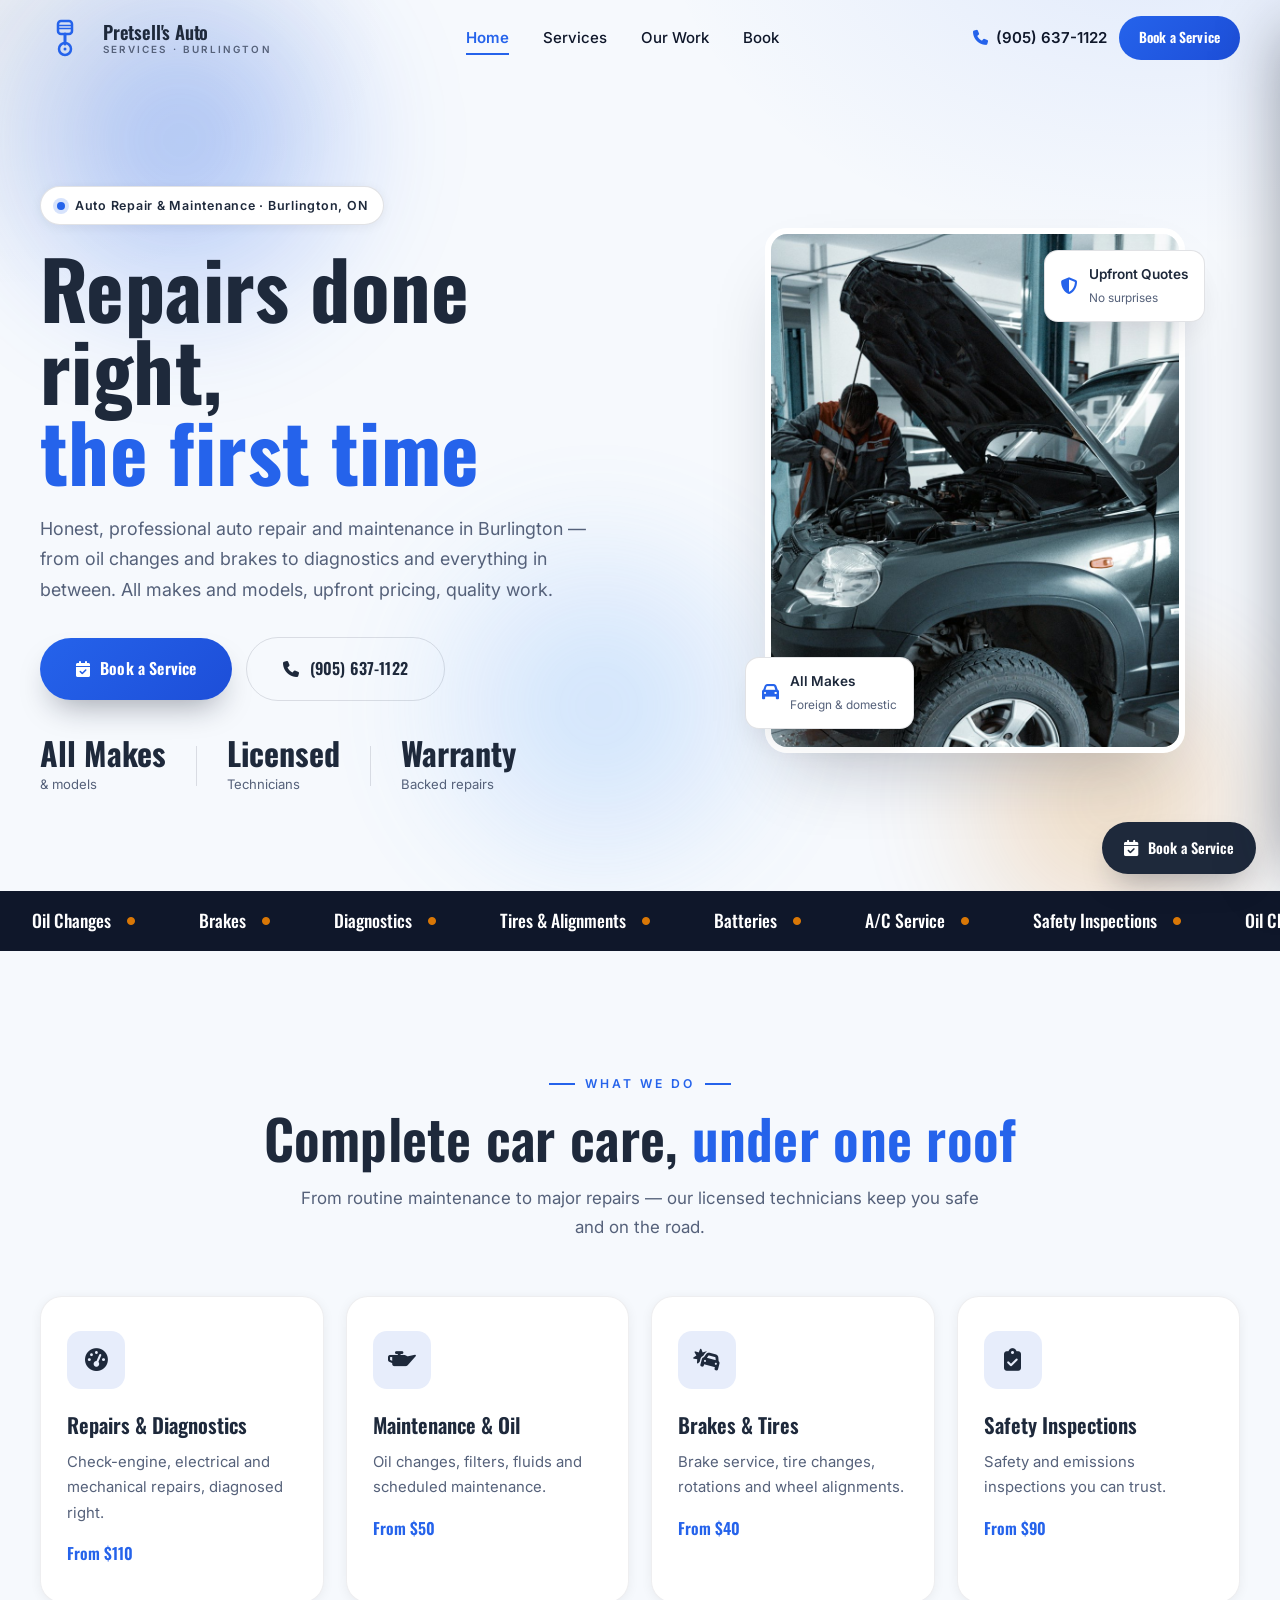
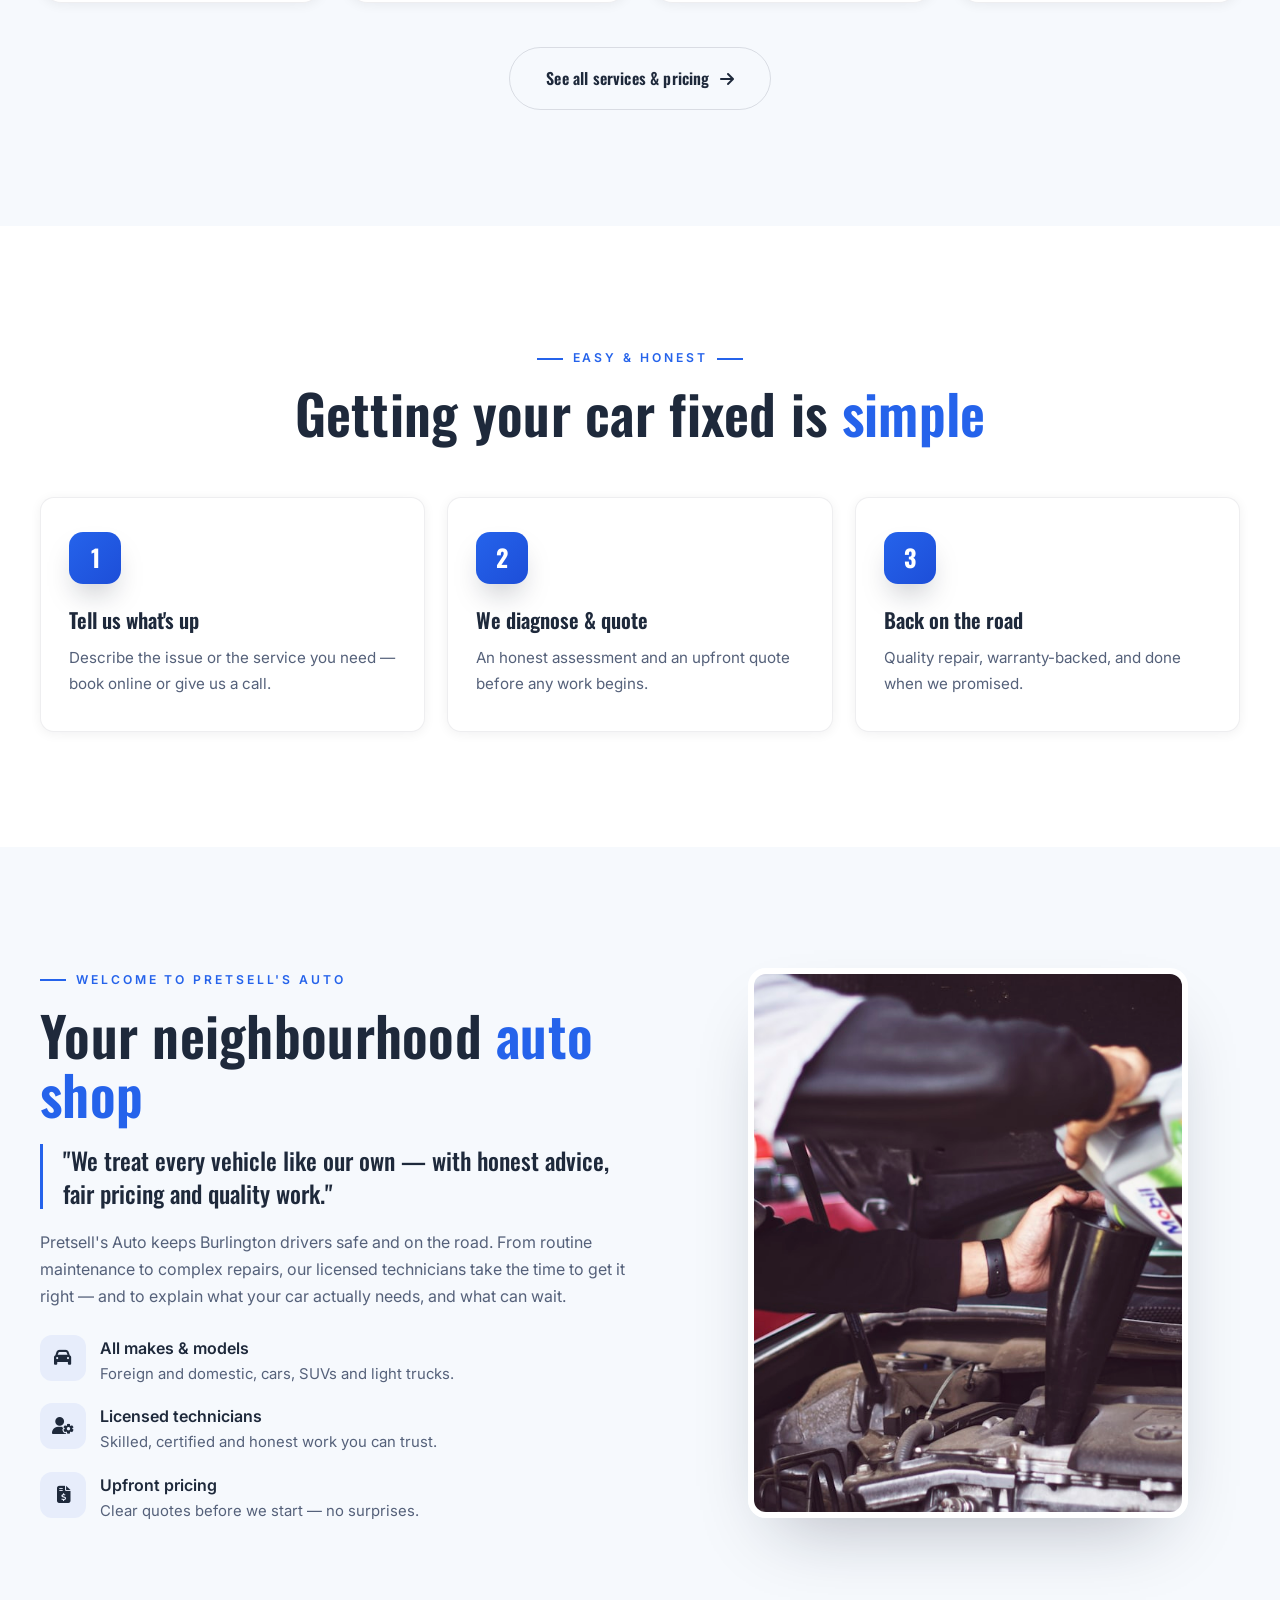
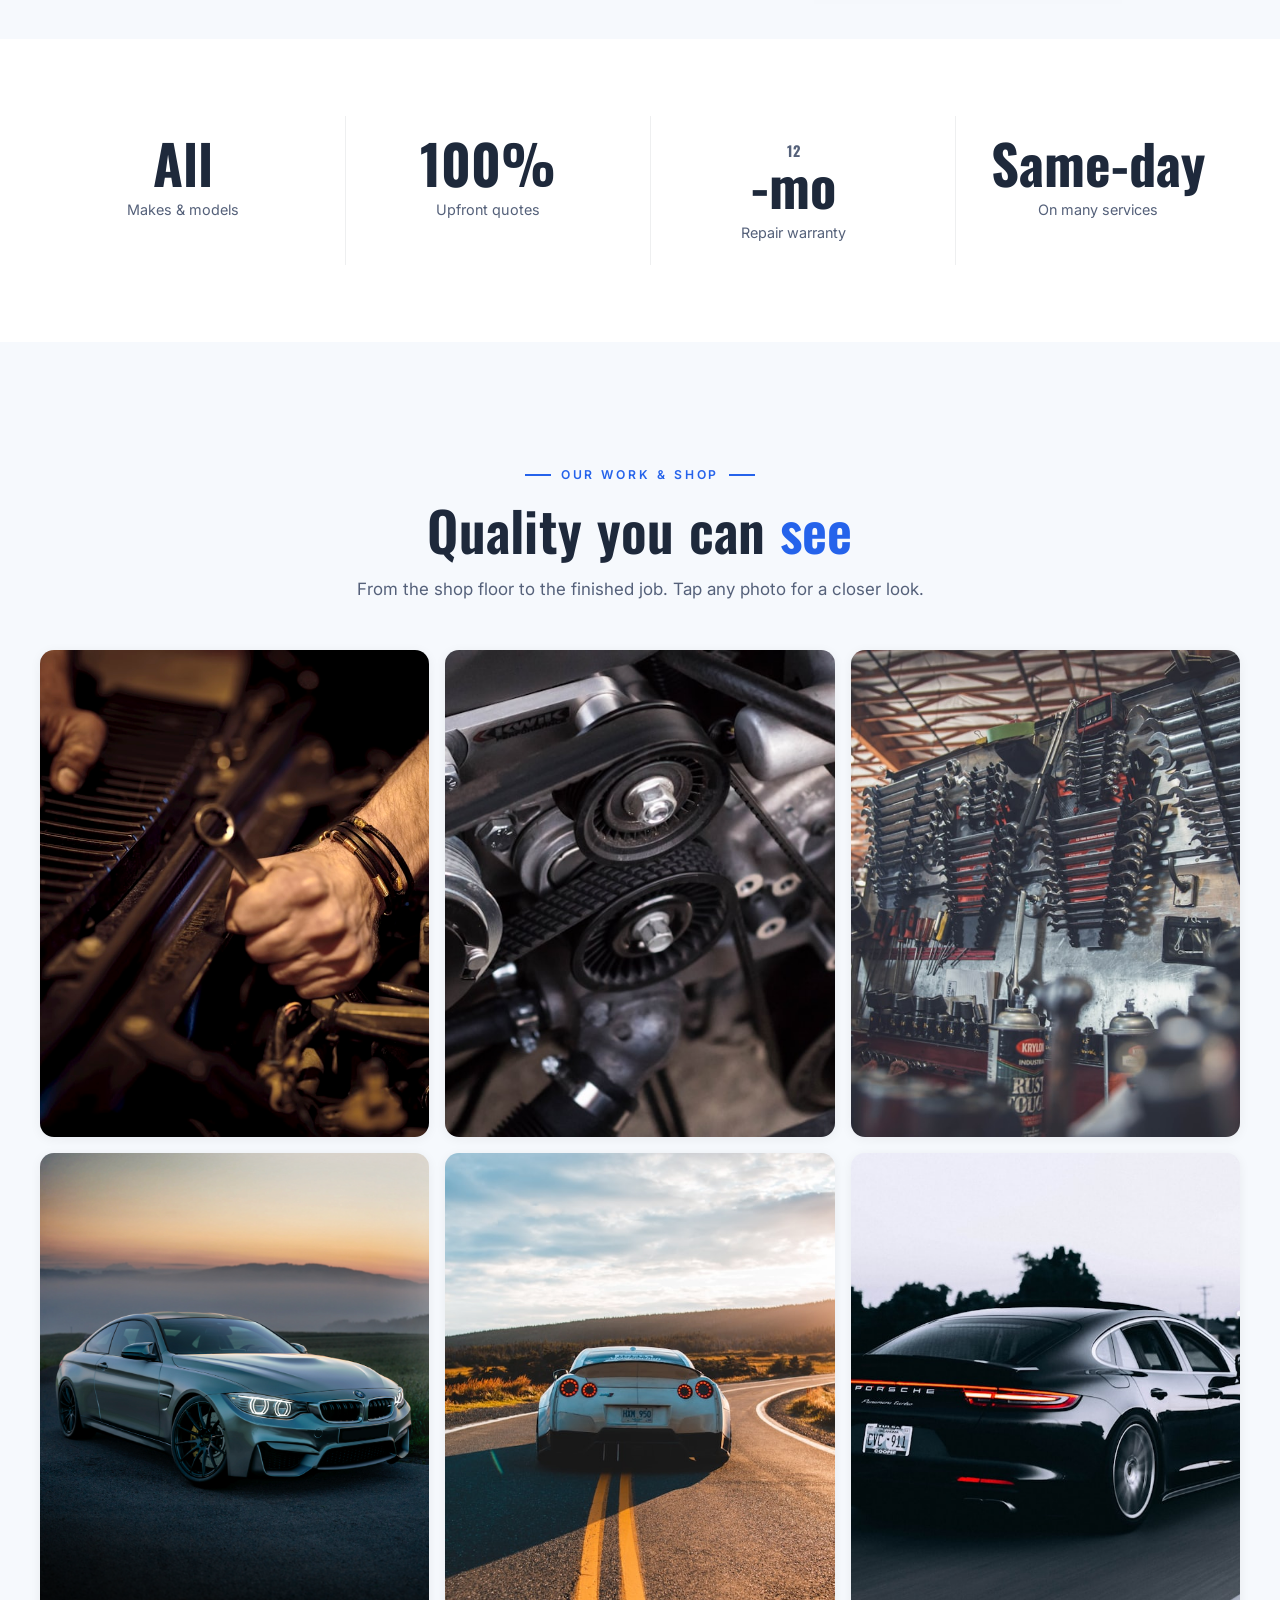
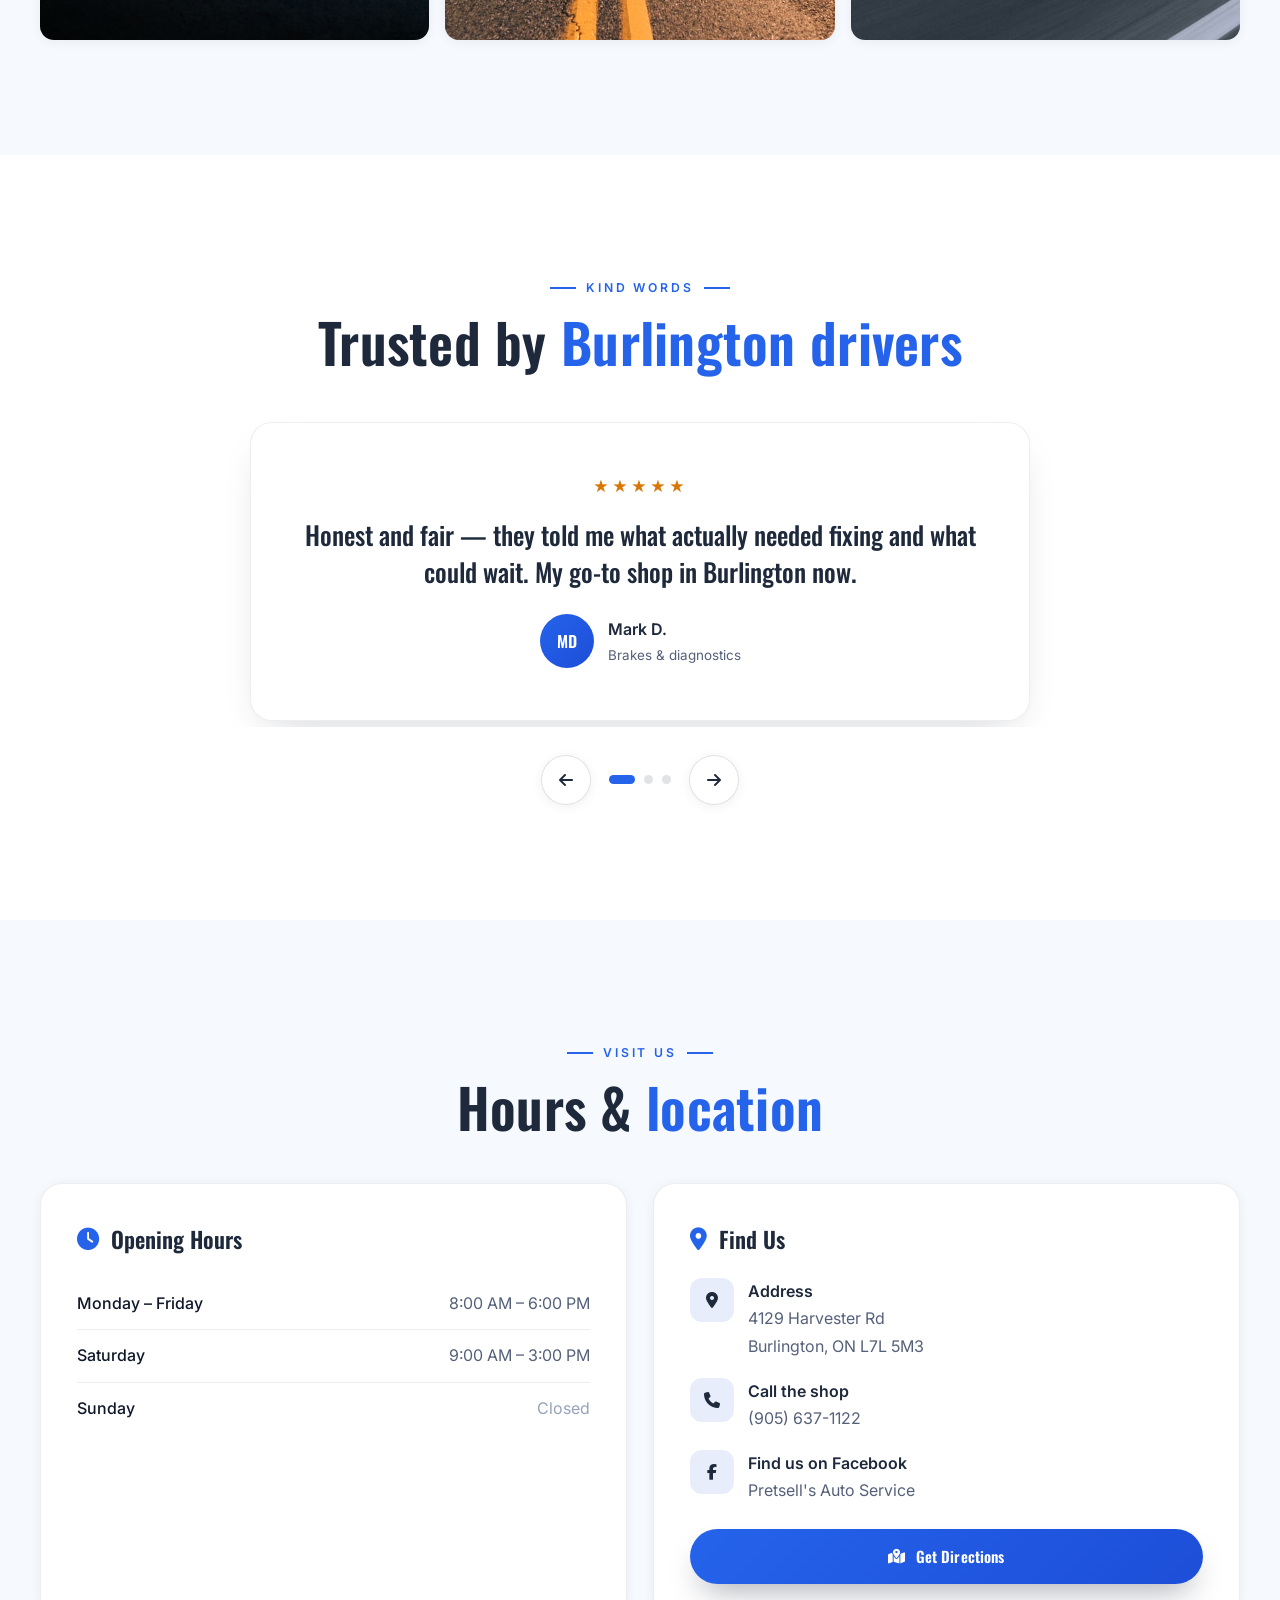
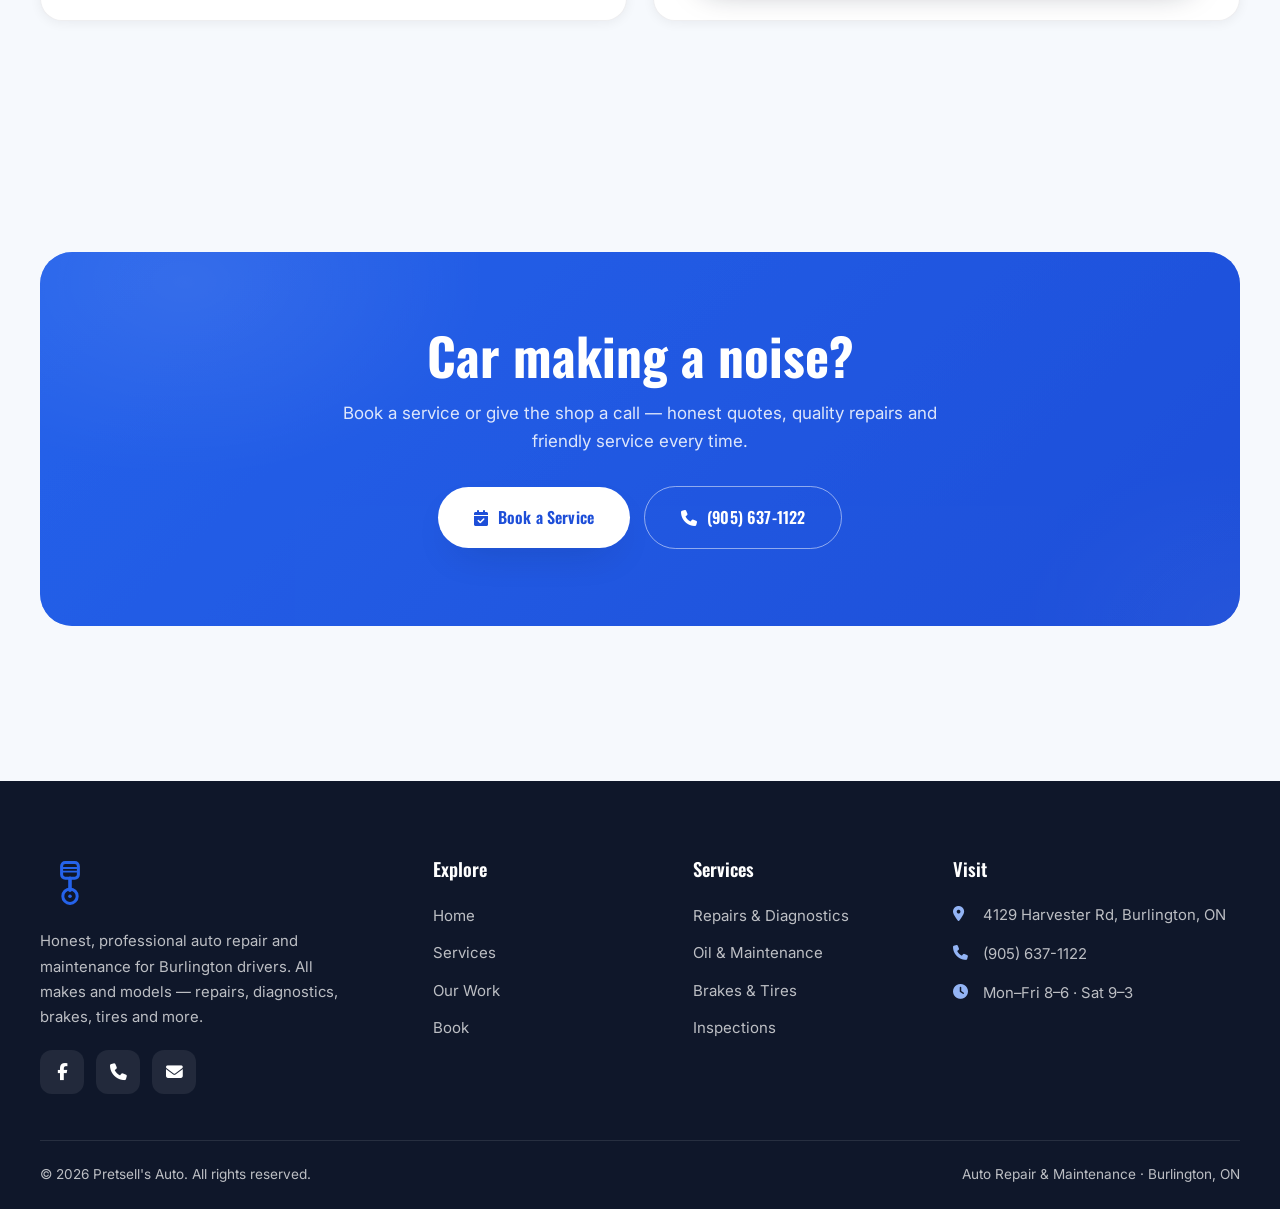
==== commit 86e9729e: "New logo: distinctive SVG mark (logo-generator skill) + matching favicon" ====
--- a/index.html
+++ b/index.html
@@ -39,7 +39,7 @@
   <header class="site-header" id="header">
     <div class="container nav">
       <a href="index.html" class="brand" aria-label="Pretsell's Auto home">
-        <img src="assets/logo-mark.png" alt="Pretsell's Auto" class="brand-logo" />
+        <img src="assets/logo-mark.svg" alt="Pretsell's Auto" class="brand-logo" />
         <span class="brand-name"><b>Pretsell's Auto</b><small>Services · Burlington</small></span>
       </a>
       <nav class="nav-links" aria-label="Primary">
@@ -60,7 +60,7 @@
   <div class="scrim" id="scrim"></div>
   <aside class="mobile-drawer" id="drawer" aria-label="Mobile menu">
     <div class="drawer-head">
-      <img src="assets/logo-mark.png" alt="Pretsell's Auto" style="height:44px;border-radius:10px" />
+      <img src="assets/logo-mark.svg" alt="Pretsell's Auto" style="height:44px;border-radius:10px" />
       <button class="drawer-close" id="drawerClose" aria-label="Close menu"><i class="fa-solid fa-xmark"></i></button>
     </div>
     <nav>
@@ -236,7 +236,7 @@
           </div></div>
           <div class="tst-slide"><div class="tst-card">
             <div class="tst-stars">★★★★★</div>
-            <p class="tst-text">Fast, professional and reasonably priced. Fixed my brakes the same day and explained everything clearly. Highly recommend Baje.</p>
+            <p class="tst-text">Fast, professional and reasonably priced. Fixed my brakes the same day and explained everything clearly. Highly recommend them.</p>
             <div class="tst-author"><div class="tst-avatar">PS</div><div class="who"><b>Priya S.</b><span>Brake service</span></div></div>
           </div></div>
           <div class="tst-slide"><div class="tst-card">
@@ -300,7 +300,7 @@
     <div class="container">
       <div class="footer-top">
         <div class="footer-brand">
-          <img src="assets/logo-mark.png" alt="Pretsell's Auto" class="brand-logo-f" />
+          <img src="assets/logo-mark.svg" alt="Pretsell's Auto" class="brand-logo-f" />
           <p>Honest, professional auto repair and maintenance for Burlington drivers. All makes and models — repairs, diagnostics, brakes, tires and more.</p>
           <div class="footer-social">
             <a href="https://www.facebook.com/PretsellsAutoService/" target="_blank" rel="noopener" aria-label="Facebook"><i class="fa-brands fa-facebook-f"></i></a>
--- a/css/styles.css
+++ b/css/styles.css
@@ -472,3 +472,6 @@
 @media (prefers-reduced-motion: reduce){
   .ambient-gear, .ambient-blob, .hero-tag { animation: none; }
 }
+
+/* flat SVG logo mark */
+.brand-logo{box-shadow:none!important;border-radius:0!important;}
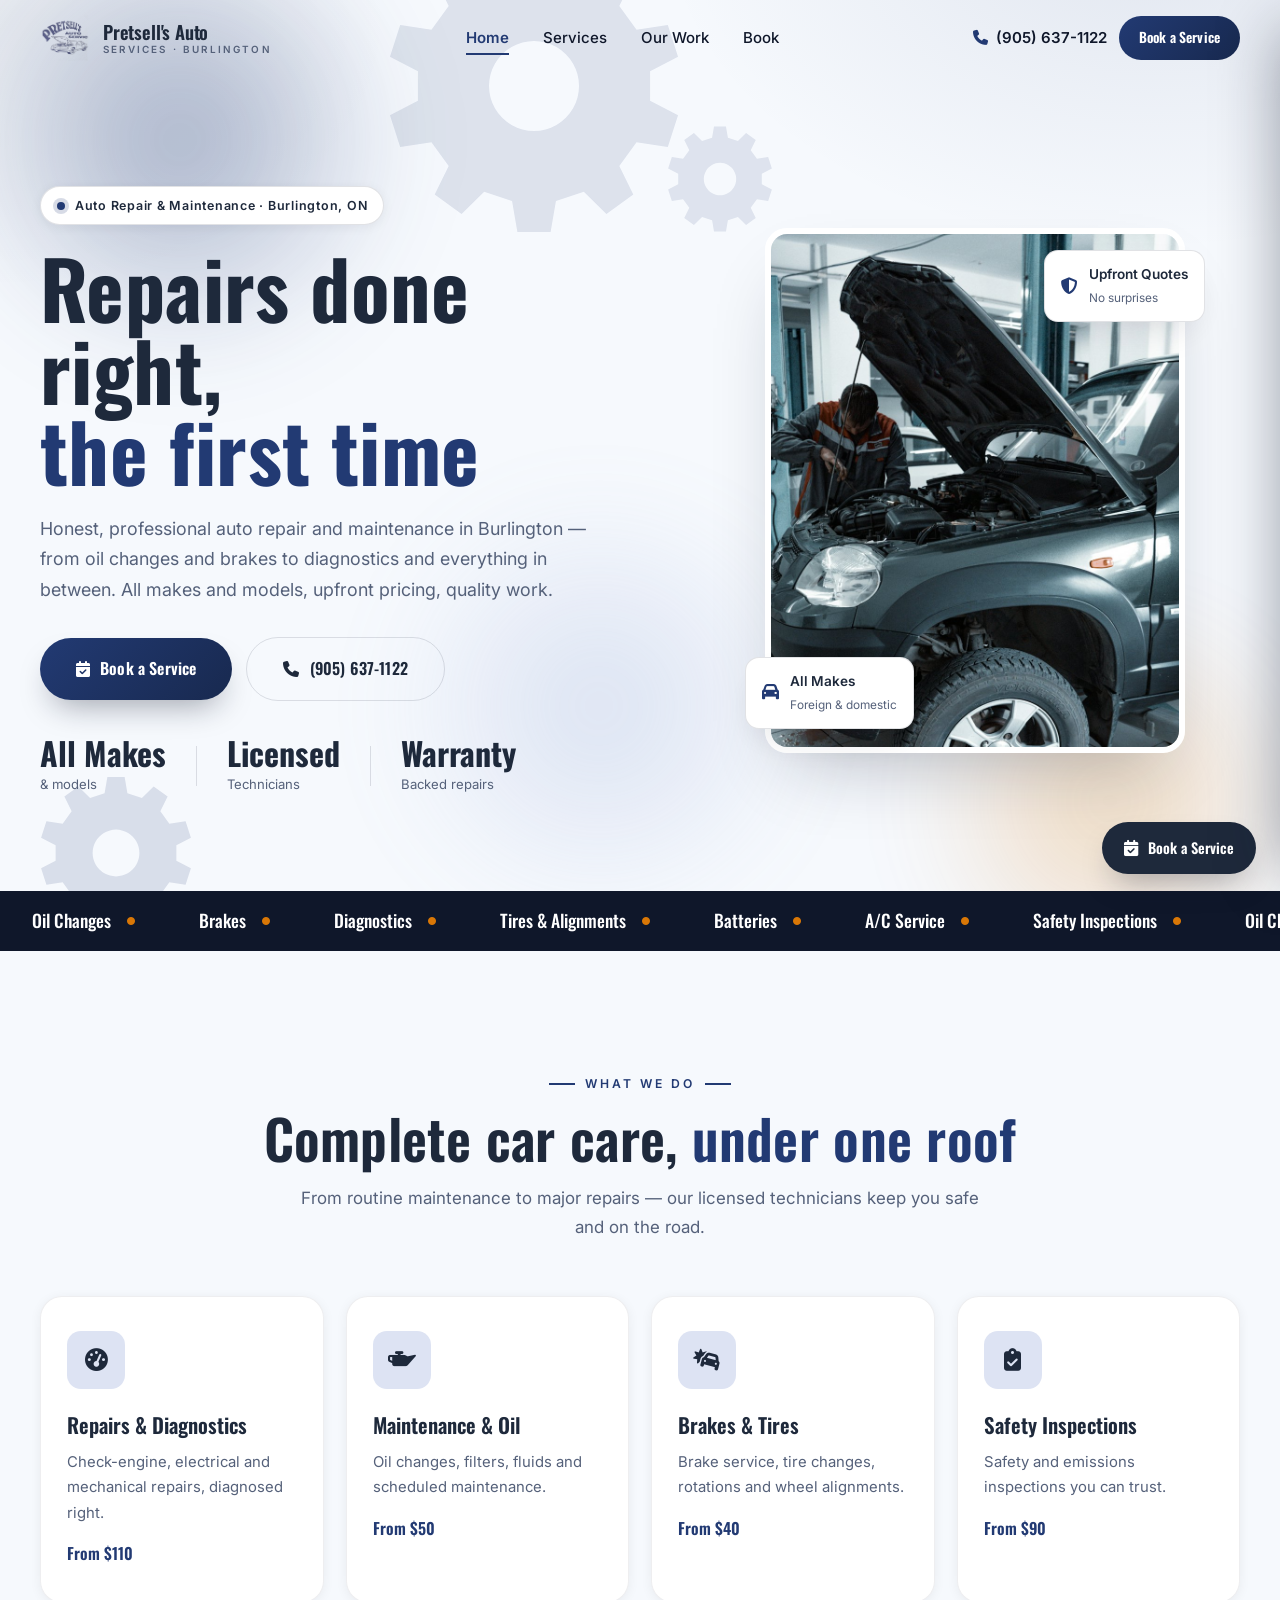
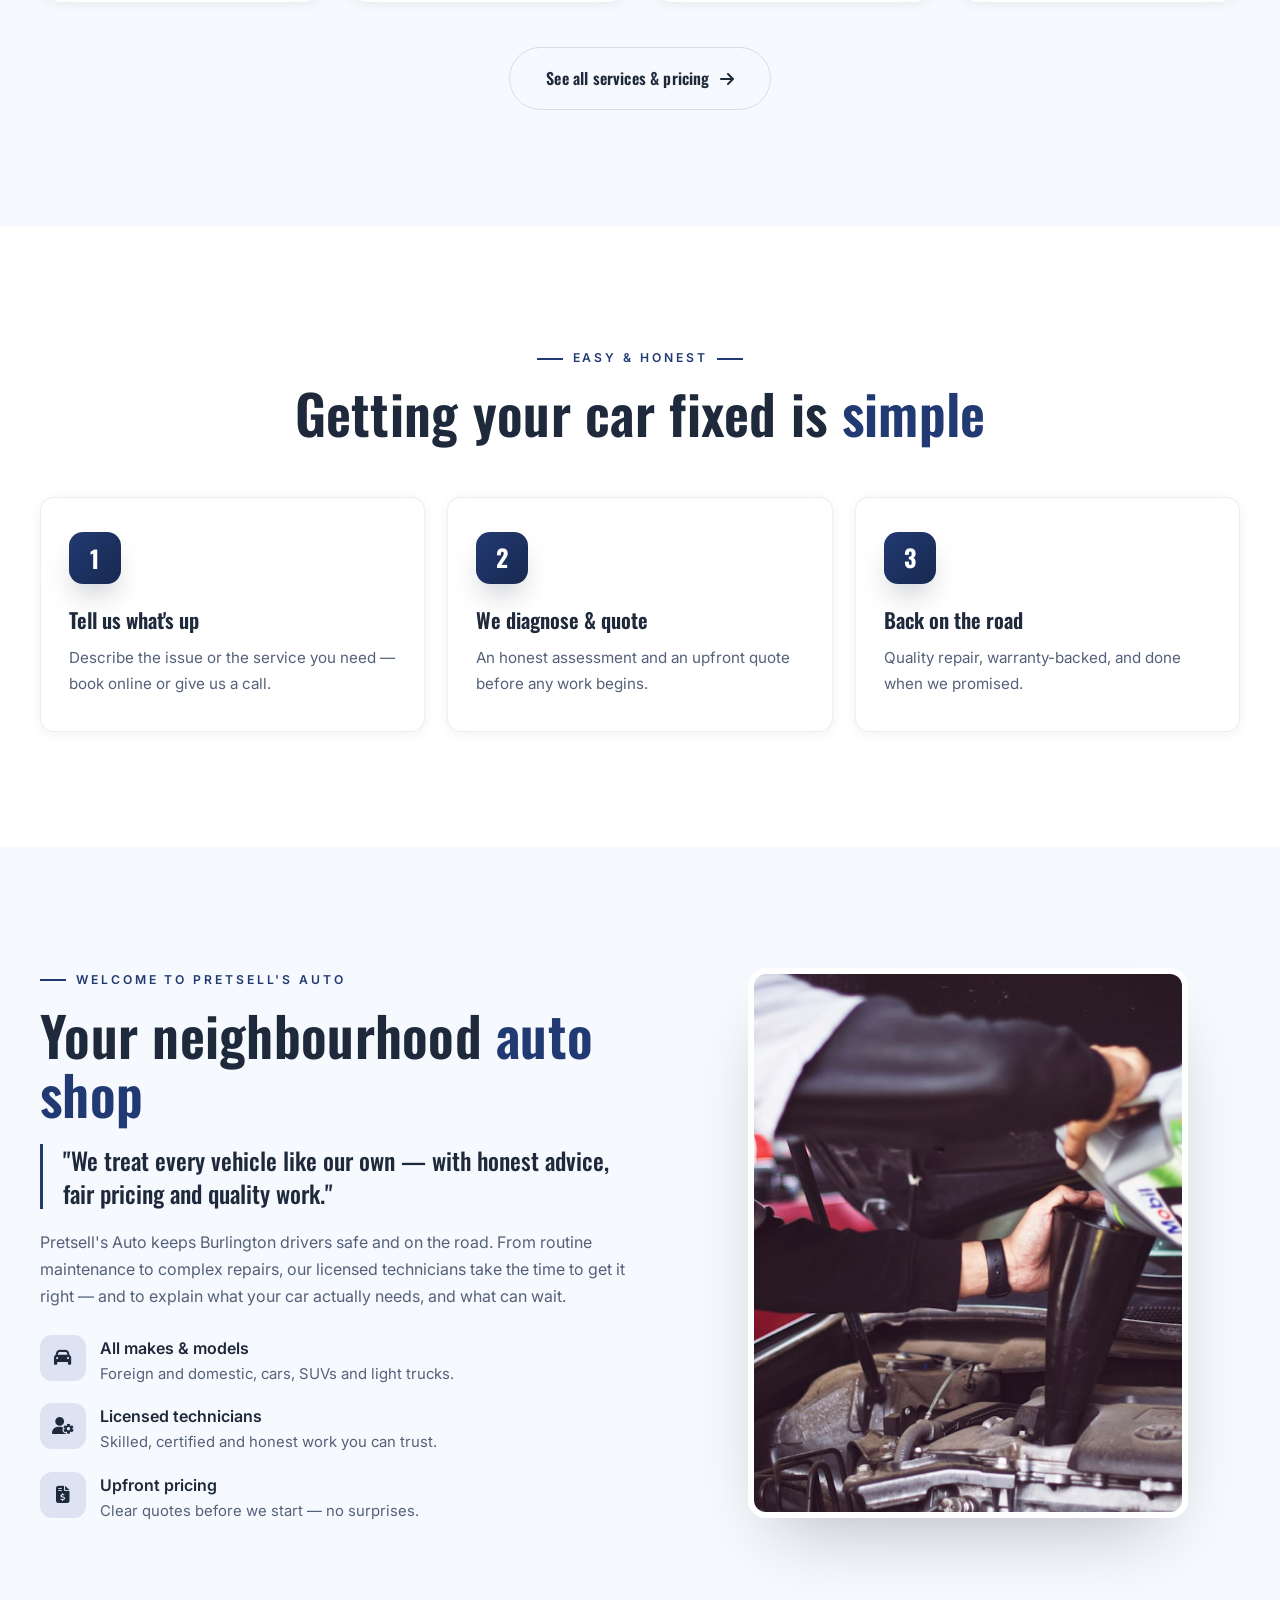
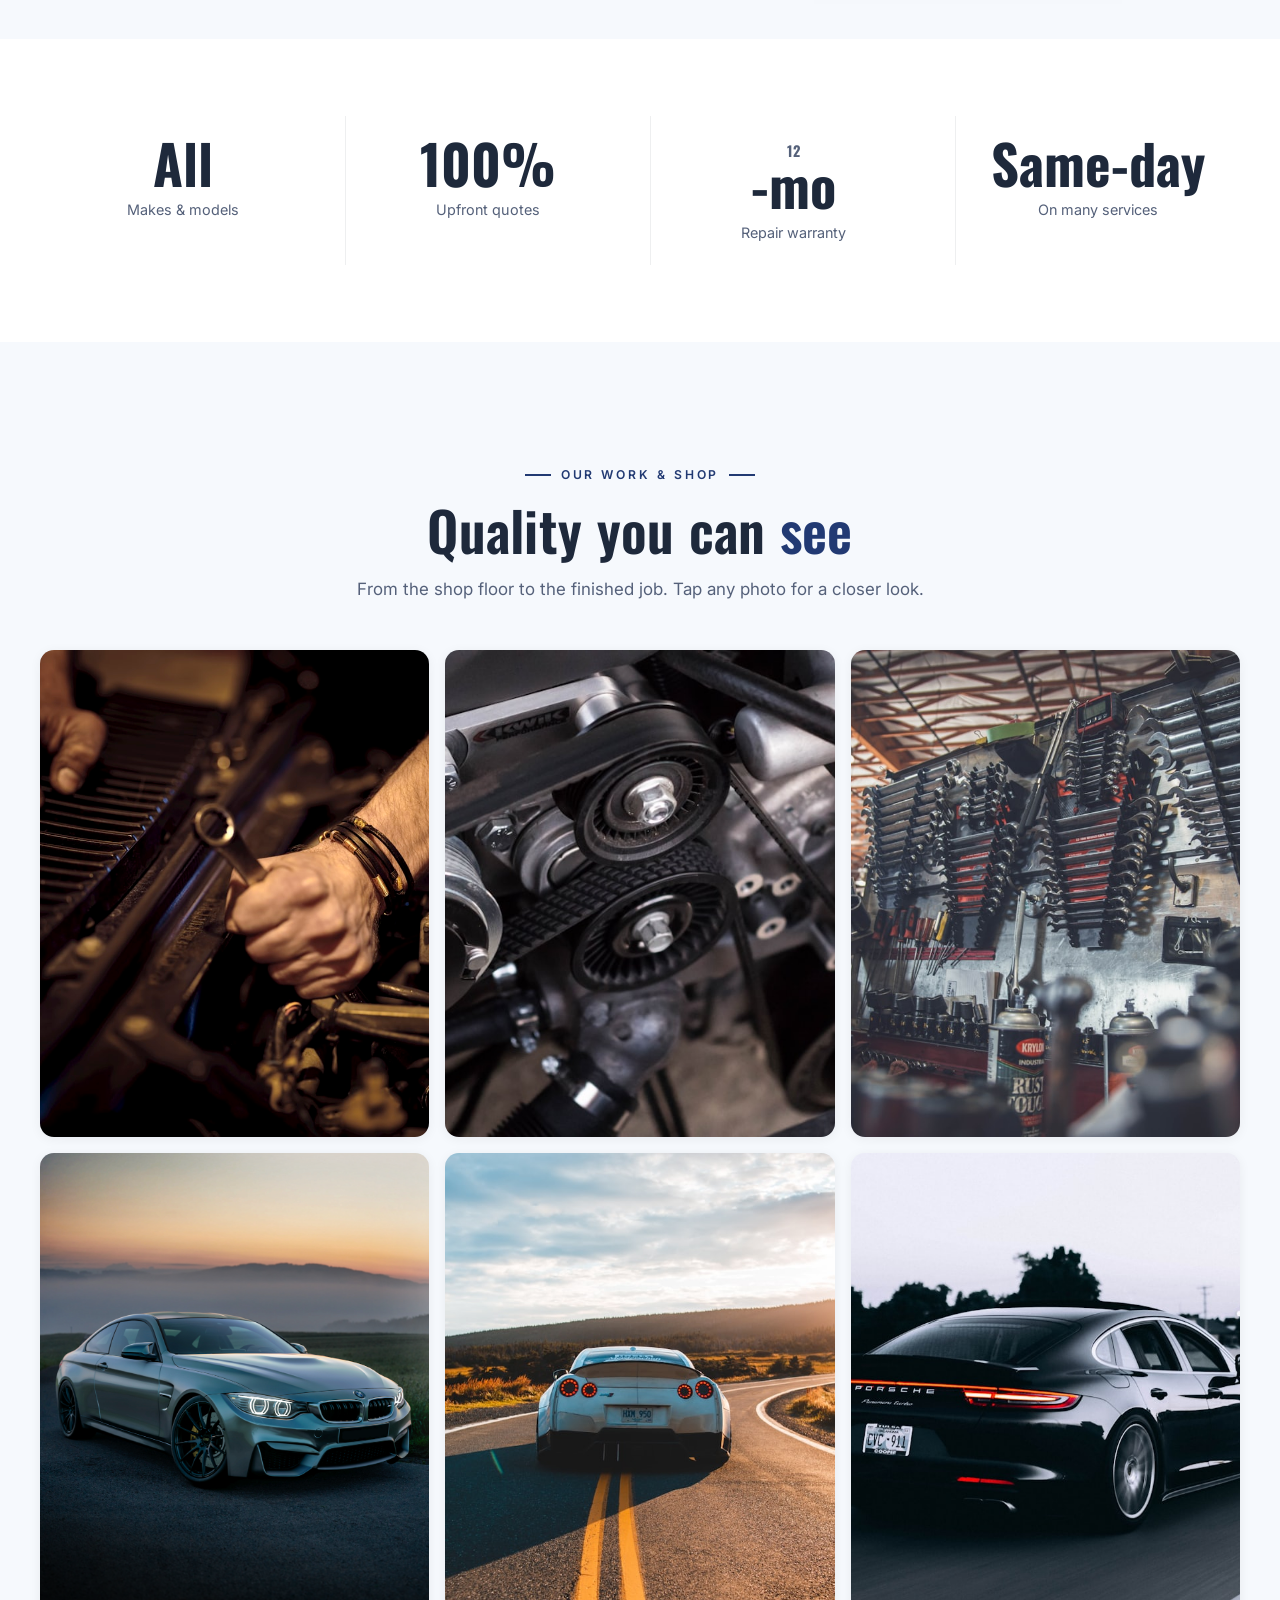
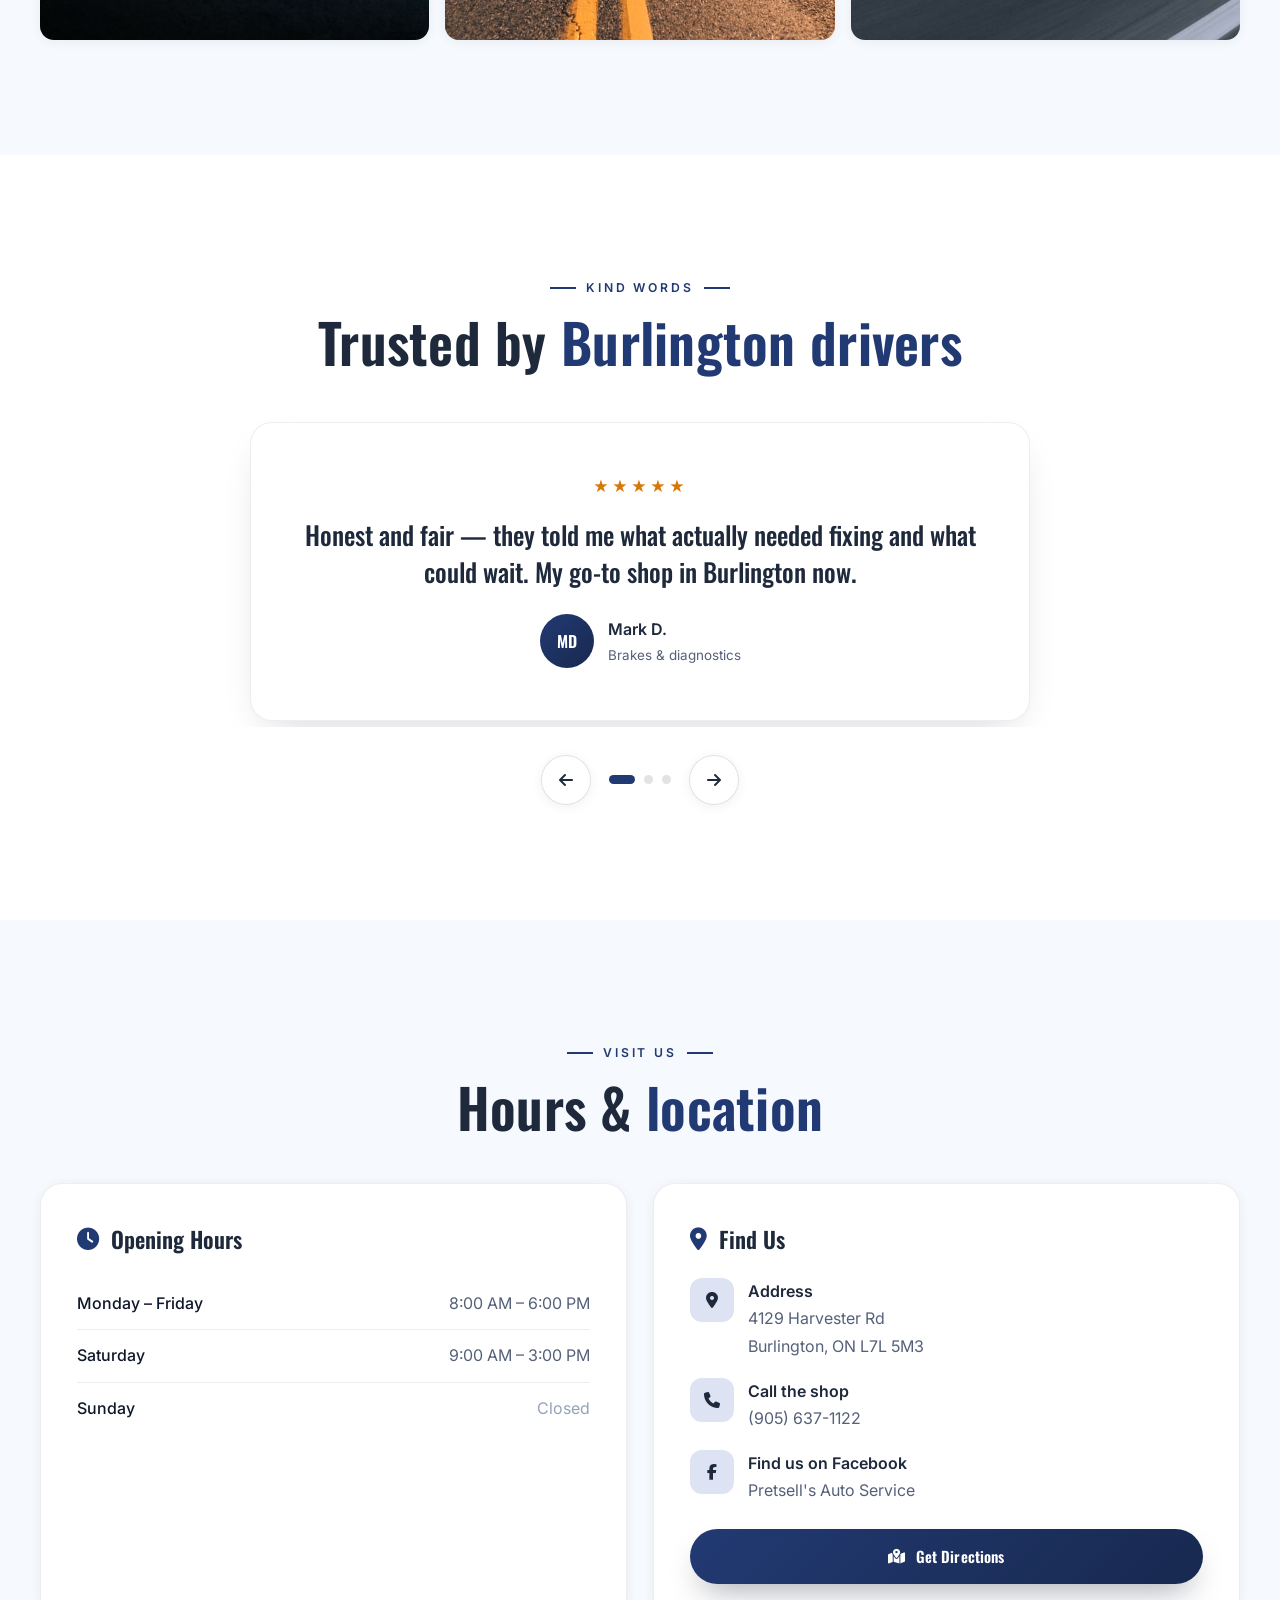
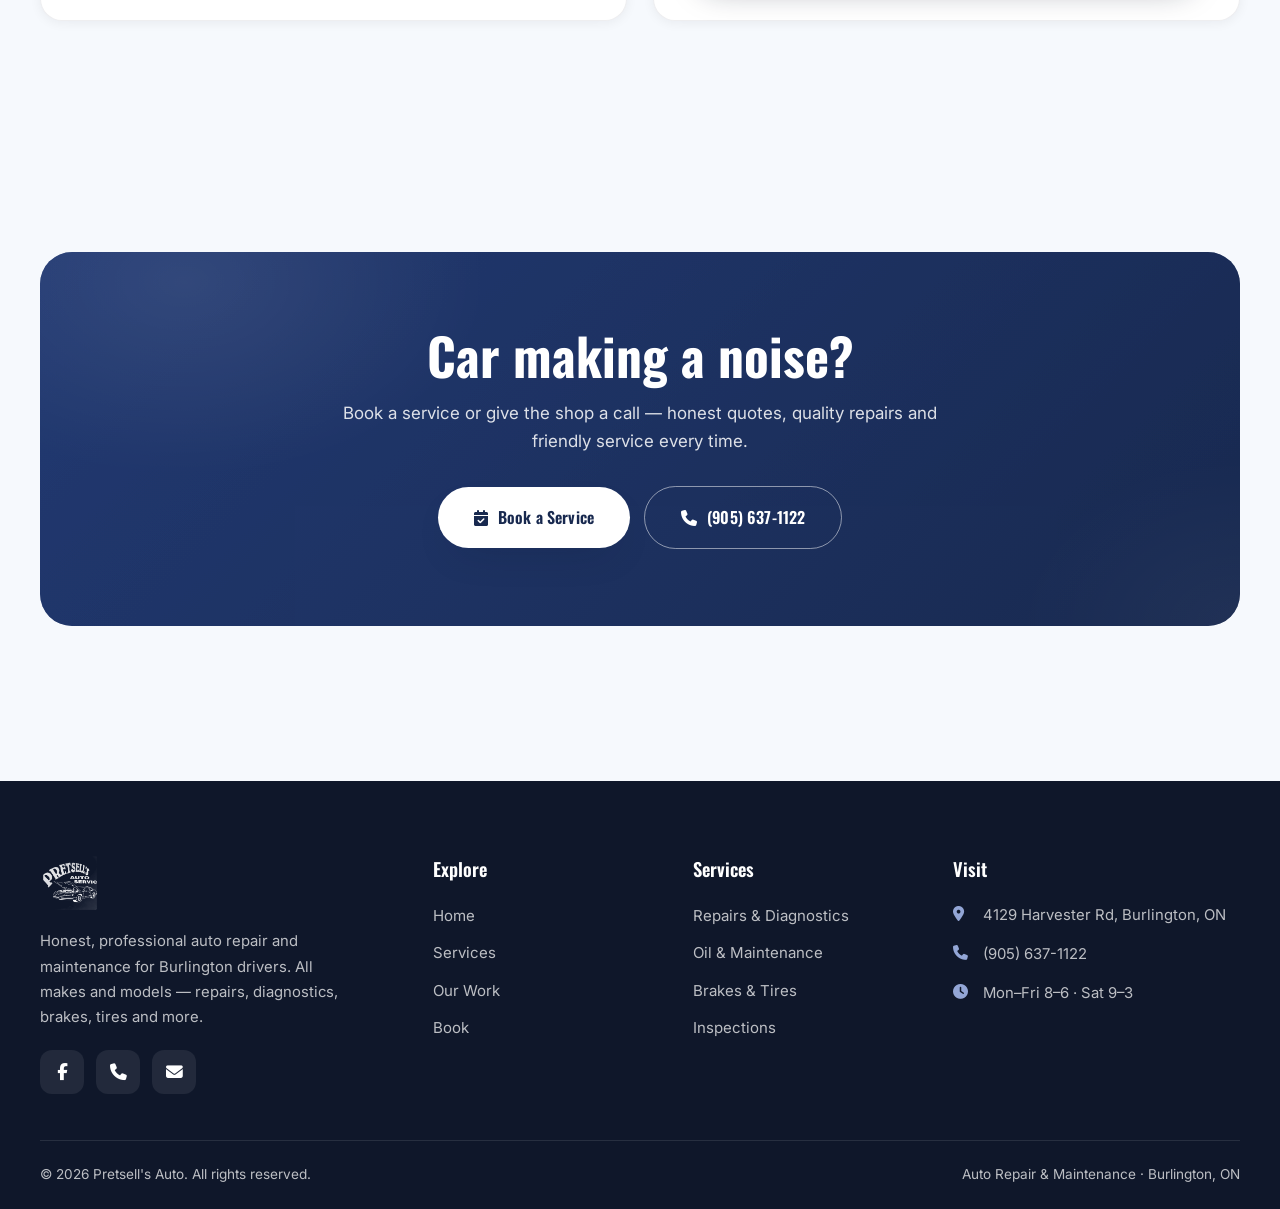
==== commit 6af751ad: "Per-client theme: distinct palette (+ real logo where the shop has one)" ====
--- a/index.html
+++ b/index.html
@@ -5,7 +5,7 @@
   <meta name="viewport" content="width=device-width, initial-scale=1.0" />
   <title>Pretsell's Auto | Auto Repair &amp; Maintenance in Burlington, ON</title>
   <meta name="description" content="Pretsell's Auto — honest, professional auto repair and maintenance in Burlington, ON. Oil changes, brakes, diagnostics, tires, alignments and more. All makes & models. Call (905) 637-1122." />
-  <meta name="theme-color" content="#2563EB" />
+  <meta name="theme-color" content="#223A73" />
   <meta property="og:type" content="website" />
   <meta property="og:site_name" content="Pretsell's Auto" />
   <meta property="og:title" content="Pretsell's Auto | Auto Repair in Burlington, ON" />
@@ -39,7 +39,7 @@
   <header class="site-header" id="header">
     <div class="container nav">
       <a href="index.html" class="brand" aria-label="Pretsell's Auto home">
-        <img src="assets/logo-mark.svg" alt="Pretsell's Auto" class="brand-logo" />
+        <img src="assets/logo-mark.png" alt="Pretsell's Auto" class="brand-logo" />
         <span class="brand-name"><b>Pretsell's Auto</b><small>Services · Burlington</small></span>
       </a>
       <nav class="nav-links" aria-label="Primary">
@@ -60,7 +60,7 @@
   <div class="scrim" id="scrim"></div>
   <aside class="mobile-drawer" id="drawer" aria-label="Mobile menu">
     <div class="drawer-head">
-      <img src="assets/logo-mark.svg" alt="Pretsell's Auto" style="height:44px;border-radius:10px" />
+      <img src="assets/logo-mark.png" alt="Pretsell's Auto" style="height:44px;border-radius:10px" />
       <button class="drawer-close" id="drawerClose" aria-label="Close menu"><i class="fa-solid fa-xmark"></i></button>
     </div>
     <nav>
@@ -300,7 +300,7 @@
     <div class="container">
       <div class="footer-top">
         <div class="footer-brand">
-          <img src="assets/logo-mark.svg" alt="Pretsell's Auto" class="brand-logo-f" />
+          <img src="assets/logo-mark.png" alt="Pretsell's Auto" class="brand-logo-f" />
           <p>Honest, professional auto repair and maintenance for Burlington drivers. All makes and models — repairs, diagnostics, brakes, tires and more.</p>
           <div class="footer-social">
             <a href="https://www.facebook.com/PretsellsAutoService/" target="_blank" rel="noopener" aria-label="Facebook"><i class="fa-brands fa-facebook-f"></i></a>
--- a/css/styles.css
+++ b/css/styles.css
@@ -13,9 +13,9 @@
 
   --navy: #1E293B;
   --navy-deep: #0F172A;
-  --navy-bright: #2563EB;
-  --navy-soft: #E7EDFB;
-  --navy-grad: linear-gradient(135deg, #2563EB, #1D4ED8);
+  --navy-bright: #223A73;
+  --navy-soft: #DDE3F3;
+  --navy-grad: linear-gradient(135deg, #223A73, #18294F);
 
   --accent: #D97706; /* subtle brass for stars/premium touches */
 
@@ -53,7 +53,7 @@
 body::before {
   content: ""; position: fixed; inset: 0; z-index: -2;
   background:
-    radial-gradient(900px 620px at 90% -10%, rgba(37,99,235,0.10), transparent 55%),
+    radial-gradient(900px 620px at 90% -10%, rgba(34,58,115,0.10), transparent 55%),
     radial-gradient(720px 500px at 0% 2%, rgba(15,23,42,0.05), transparent 55%),
     var(--bg);
 }
@@ -131,8 +131,8 @@
 .hero { position: relative; padding: clamp(130px, 16vw, 186px) 0 clamp(60px, 8vw, 96px); overflow: hidden; }
 .hero-grid { display: grid; grid-template-columns: 1.08fr 0.92fr; gap: 46px; align-items: center; }
 .hero-badge { display: inline-flex; align-items: center; gap: 10px; padding: 8px 16px; background: var(--surface); border: 1px solid var(--line); border-radius: 100px; font-size: 0.78rem; font-weight: 600; letter-spacing: 0.06em; color: var(--navy); box-shadow: var(--shadow-sm); }
-.hero-badge .dot { width: 8px; height: 8px; border-radius: 50%; background: var(--navy-bright); box-shadow: 0 0 0 4px rgba(37,99,235,0.18); animation: pulse 2s infinite; }
-@keyframes pulse { 0%,100% { box-shadow: 0 0 0 4px rgba(37,99,235,0.2); } 50% { box-shadow: 0 0 0 8px rgba(37,99,235,0); } }
+.hero-badge .dot { width: 8px; height: 8px; border-radius: 50%; background: var(--navy-bright); box-shadow: 0 0 0 4px rgba(34,58,115,0.18); animation: pulse 2s infinite; }
+@keyframes pulse { 0%,100% { box-shadow: 0 0 0 4px rgba(34,58,115,0.2); } 50% { box-shadow: 0 0 0 8px rgba(34,58,115,0); } }
 .hero-title { font-family: var(--font-display); font-weight: 700; color: var(--navy); font-size: clamp(2.8rem, 6.4vw, 5rem); line-height: 1.02; letter-spacing: -0.02em; margin: 22px 0 0; }
 .hero-title em { font-style: normal; color: var(--navy-bright); }
 .hero-sub { margin-top: 22px; max-width: 52ch; font-size: 1.12rem; color: var(--ink-soft); }
@@ -143,7 +143,7 @@
 .hero-meta .divider { width: 1px; height: 40px; background: var(--line); }
 
 .hero-visual { position: relative; display: grid; place-items: center; min-height: 460px; }
-.hero-visual::before { content: ""; position: absolute; width: 74%; height: 74%; border-radius: 50%; background: radial-gradient(circle, rgba(37,99,235,0.16), transparent 66%); filter: blur(50px); }
+.hero-visual::before { content: ""; position: absolute; width: 74%; height: 74%; border-radius: 50%; background: radial-gradient(circle, rgba(34,58,115,0.16), transparent 66%); filter: blur(50px); }
 .hero-photo-wrap { position: relative; width: min(420px, 100%); }
 .hero-photo { position: relative; border-radius: 22px; overflow: hidden; border: 6px solid #fff; box-shadow: var(--shadow-lg); aspect-ratio: 4 / 5; }
 .hero-photo img { width: 100%; height: 100%; object-fit: cover; }
@@ -284,7 +284,7 @@
 .footer-links a:hover { color: #fff; padding-left: 5px; }
 .footer-contact { display: grid; gap: 14px; font-size: 0.93rem; }
 .footer-contact a, .footer-contact span { display: flex; gap: 12px; align-items: flex-start; }
-.footer-contact i { color: #93B4F5; width: 18px; margin-top: 4px; }
+.footer-contact i { color: #93A6D6; width: 18px; margin-top: 4px; }
 .footer-social { display: flex; gap: 12px; margin-top: 20px; }
 .footer-social a { width: 44px; height: 44px; border-radius: 12px; background: rgba(255,255,255,0.08); display: grid; place-items: center; color: #fff; font-size: 1.05rem; transition: background 0.3s, transform 0.3s; }
 .footer-social a:hover { background: var(--navy-bright); transform: translateY(-4px); }
@@ -299,9 +299,9 @@
 .to-top { position: fixed; bottom: 26px; left: 24px; z-index: 90; width: 50px; height: 50px; border-radius: 50%; background: #fff; border: 1px solid var(--line); color: var(--navy); display: grid; place-items: center; font-size: 1.05rem; box-shadow: var(--shadow-sm); opacity: 0; visibility: hidden; transform: translateY(14px); transition: opacity 0.35s, transform 0.35s, visibility 0.35s; }
 .to-top.show { opacity: 1; visibility: visible; transform: translateY(0); }
 .toast-wrap { position: fixed; bottom: 26px; left: 50%; transform: translateX(-50%); z-index: 400; display: grid; gap: 10px; width: min(92vw, 400px); }
-.toast { background: var(--navy); color: #fff; padding: 15px 18px; border-radius: 12px; display: flex; align-items: center; gap: 12px; box-shadow: var(--shadow-lg); transform: translateY(20px); opacity: 0; transition: transform 0.4s var(--ease), opacity 0.4s; border-left: 3px solid #93B4F5; }
+.toast { background: var(--navy); color: #fff; padding: 15px 18px; border-radius: 12px; display: flex; align-items: center; gap: 12px; box-shadow: var(--shadow-lg); transform: translateY(20px); opacity: 0; transition: transform 0.4s var(--ease), opacity 0.4s; border-left: 3px solid #93A6D6; }
 .toast.show { transform: translateY(0); opacity: 1; }
-.toast i { color: #93B4F5; font-size: 1.15rem; }
+.toast i { color: #93A6D6; font-size: 1.15rem; }
 
 /* ============ PAGE HERO ============ */
 .page-hero { padding: clamp(140px, 15vw, 190px) 0 clamp(40px, 5vw, 64px); text-align: center; position: relative; overflow: hidden; }
@@ -344,7 +344,7 @@
 .field label .req { color: var(--navy-bright); }
 .field input, .field textarea, .field select { width: 100%; padding: 13px 15px; border-radius: 10px; border: 1.5px solid var(--line); background: #fff; color: var(--ink); transition: border 0.25s, box-shadow 0.25s; }
 .field input::placeholder, .field textarea::placeholder { color: #94A3B8; }
-.field input:focus, .field textarea:focus, .field select:focus { outline: none; border-color: var(--navy-bright); box-shadow: 0 0 0 4px rgba(37,99,235,0.12); }
+.field input:focus, .field textarea:focus, .field select:focus { outline: none; border-color: var(--navy-bright); box-shadow: 0 0 0 4px rgba(34,58,115,0.12); }
 .field textarea { resize: vertical; min-height: 90px; }
 .field-row { display: grid; grid-template-columns: 1fr 1fr; gap: 16px; }
 .hp { position: absolute; left: -9999px; opacity: 0; height: 0; }
@@ -353,7 +353,7 @@
 .chip-opt input { position: absolute; opacity: 0; inset: 0; cursor: pointer; }
 .chip-opt span { display: inline-flex; align-items: center; gap: 8px; padding: 10px 16px; border-radius: 100px; border: 1.5px solid var(--line); background: #fff; color: var(--ink); font-weight: 500; font-size: 0.9rem; transition: all 0.25s; cursor: pointer; }
 .chip-opt input:checked + span { background: var(--navy); color: #fff; border-color: var(--navy); }
-.chip-opt input:focus-visible + span { box-shadow: 0 0 0 4px rgba(37,99,235,0.2); }
+.chip-opt input:focus-visible + span { box-shadow: 0 0 0 4px rgba(34,58,115,0.2); }
 .form-nav { display: flex; justify-content: space-between; gap: 12px; margin-top: 26px; }
 .form-nav .btn--ghost.hidden { visibility: hidden; }
 .form-success { display: none; text-align: center; padding: 20px 10px; animation: fade 0.5s var(--ease); }
@@ -426,9 +426,9 @@
 /* ===== BAJE AUTO — theme overrides + Motion layer ===== */
 :root { --font-display: "Oswald", system-ui, sans-serif; }
 .hero-title, .section-title, .page-hero h1 { letter-spacing: 0.005em; }
-.btn { --bg: linear-gradient(135deg, #2563EB, #1D4ED8); --fg: #fff; }
+.btn { --bg: linear-gradient(135deg, #223A73, #18294F); --fg: #fff; }
 .btn--ghost { --bg: transparent; --fg: var(--navy); }
-.btn--white { --bg: #fff; --fg: #1D4ED8; }
+.btn--white { --bg: #fff; --fg: #18294F; }
 .brand-logo { border-radius: 12px; height: 50px; box-shadow: var(--shadow-sm); }
 .footer-brand .brand-logo-f { border-radius: 12px; height: 60px; }
 .marquee { background: #0F172A; }
@@ -447,9 +447,9 @@
 .hero-bg { position: absolute; inset: 0; z-index: 0; overflow: hidden; pointer-events: none; }
 .hero > .container.hero-grid { position: relative; z-index: 1; }
 .ambient-blob { position: absolute; border-radius: 50%; filter: blur(50px); will-change: transform; animation: ambBlob 16s ease-in-out infinite; }
-.ambient-blob.b1 { width: 460px; height: 460px; top: -90px; left: -50px; background: radial-gradient(circle, rgba(37,99,235,0.7), transparent 70%); opacity: 0.55; }
+.ambient-blob.b1 { width: 460px; height: 460px; top: -90px; left: -50px; background: radial-gradient(circle, rgba(34,58,115,0.7), transparent 70%); opacity: 0.55; }
 .ambient-blob.b2 { width: 400px; height: 400px; bottom: -110px; right: -30px; background: radial-gradient(circle, rgba(217,119,6,0.6), transparent 70%); opacity: 0.45; animation-duration: 20s; animation-delay: -5s; }
-.ambient-blob.b3 { width: 430px; height: 430px; bottom: -30px; left: 30%; background: radial-gradient(circle, rgba(96,165,250,0.7), transparent 70%); opacity: 0.42; animation-duration: 24s; animation-delay: -9s; }
+.ambient-blob.b3 { width: 430px; height: 430px; bottom: -30px; left: 30%; background: radial-gradient(circle, rgba(147,166,214,0.7), transparent 70%); opacity: 0.42; animation-duration: 24s; animation-delay: -9s; }
 .ambient-gear { position: absolute; will-change: transform; }
 .ambient-gear.g1 { width: 300px; top: -64px; left: 30%; opacity: 0.12; animation: ambSpin 20s linear infinite; }
 .ambient-gear.g2 { width: 156px; bottom: -40px; left: 3%; opacity: 0.14; animation: ambSpinRev 14s linear infinite; }
@@ -475,3 +475,6 @@
 
 /* flat SVG logo mark */
 .brand-logo{box-shadow:none!important;border-radius:0!important;}
+
+/* real-logo tweaks */
+.footer-brand .brand-logo-f{filter:brightness(0) invert(1);}
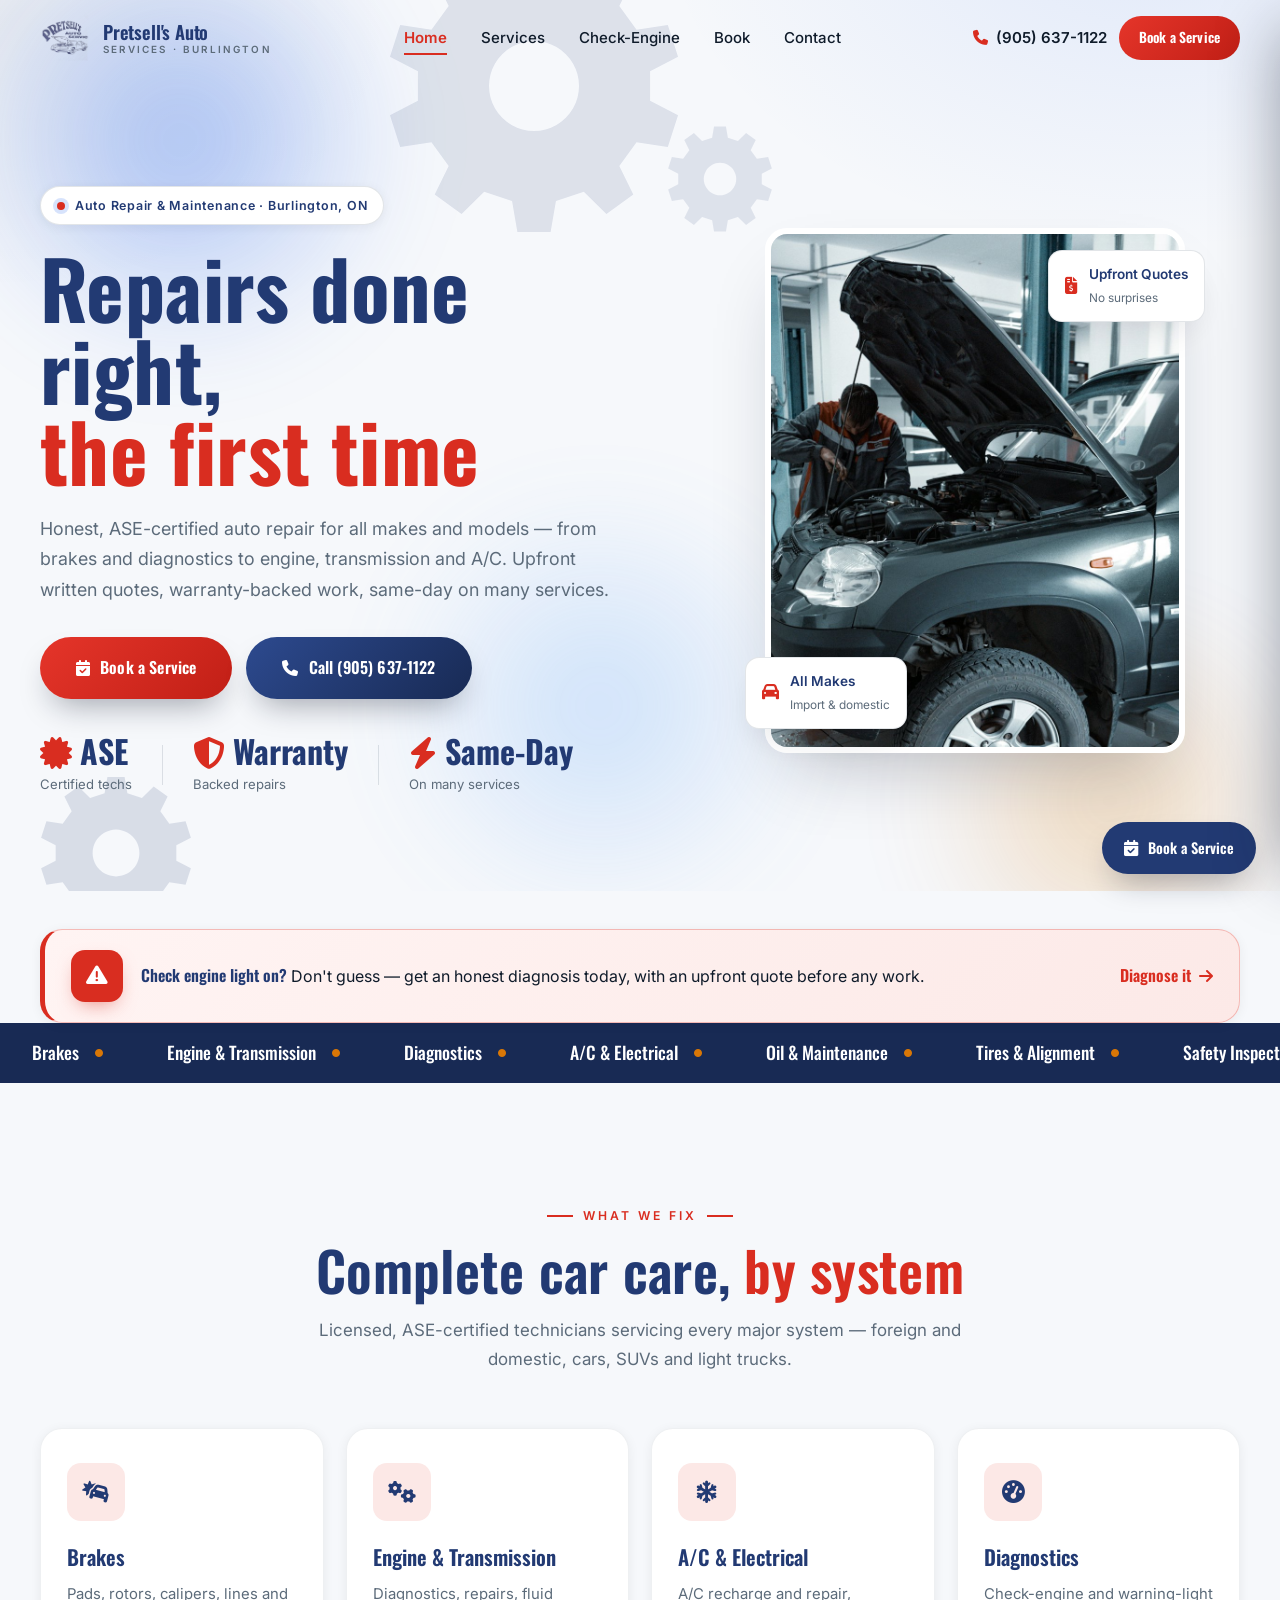
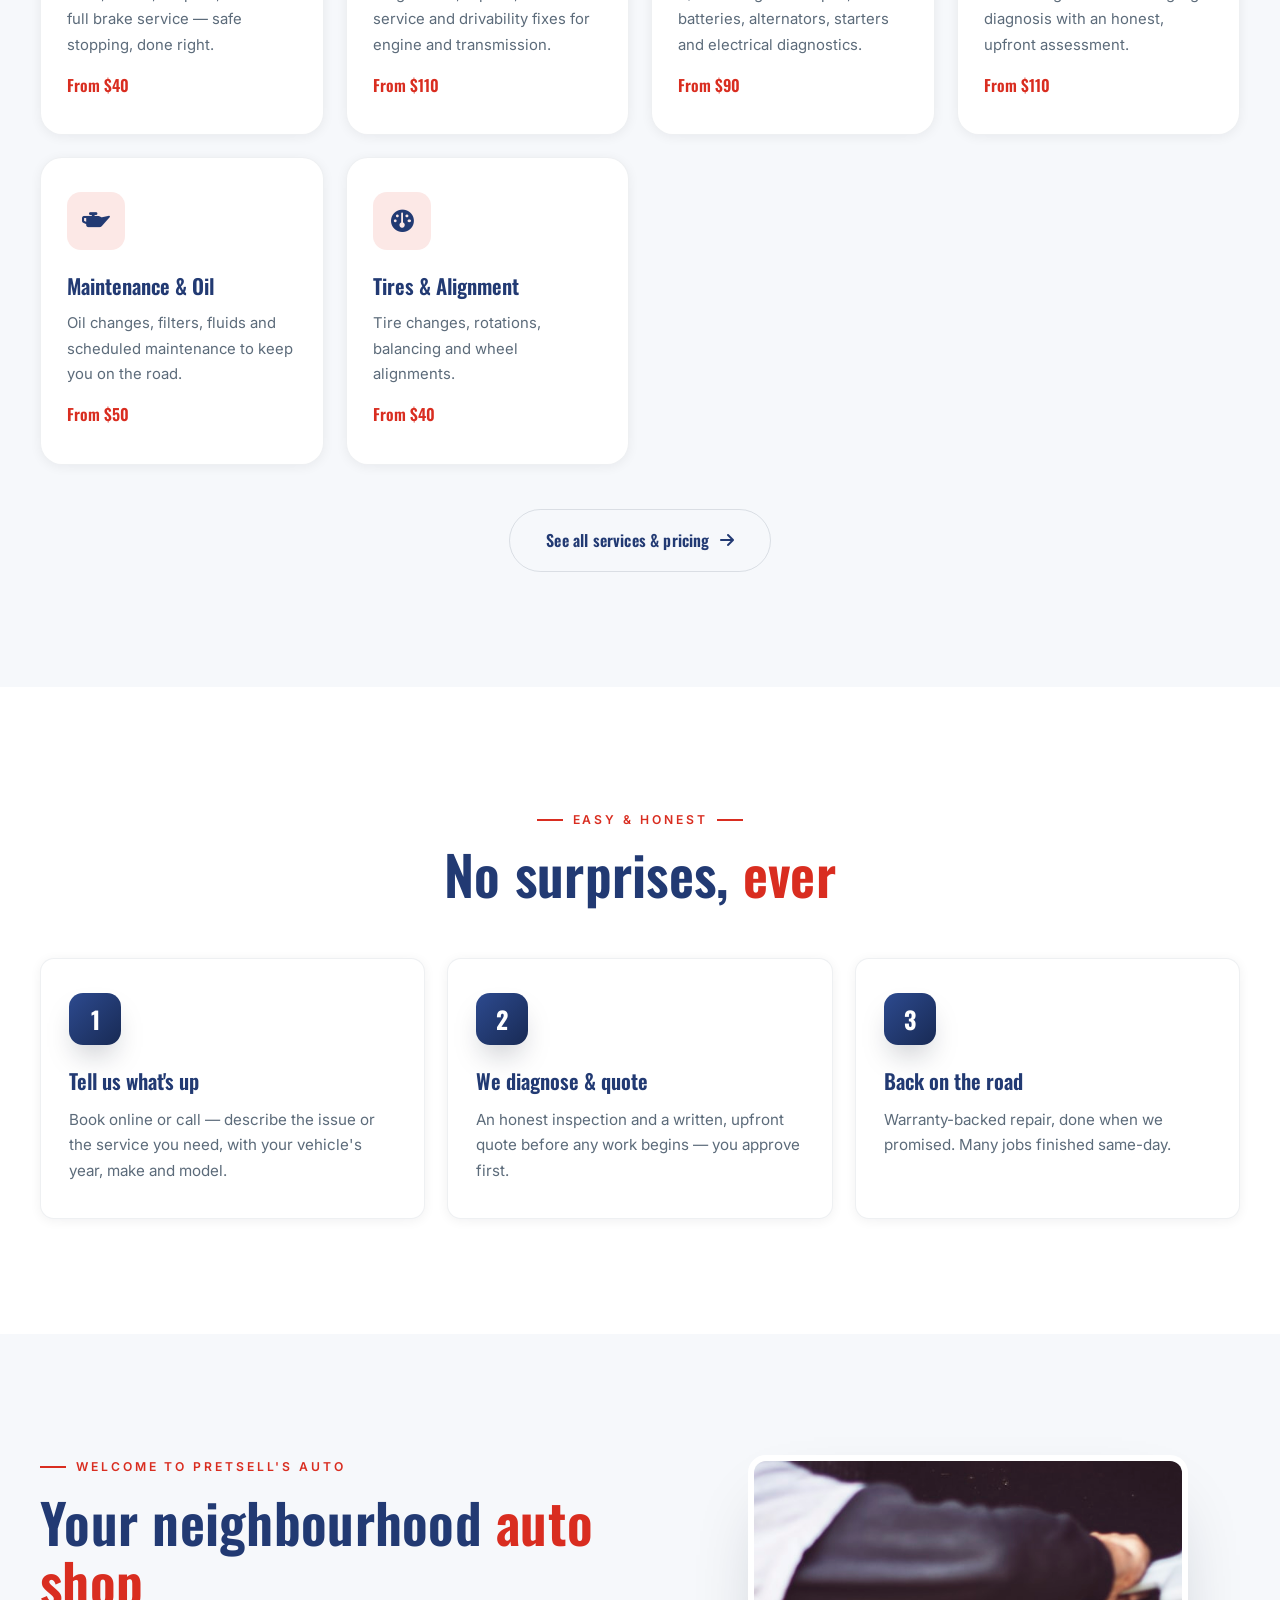
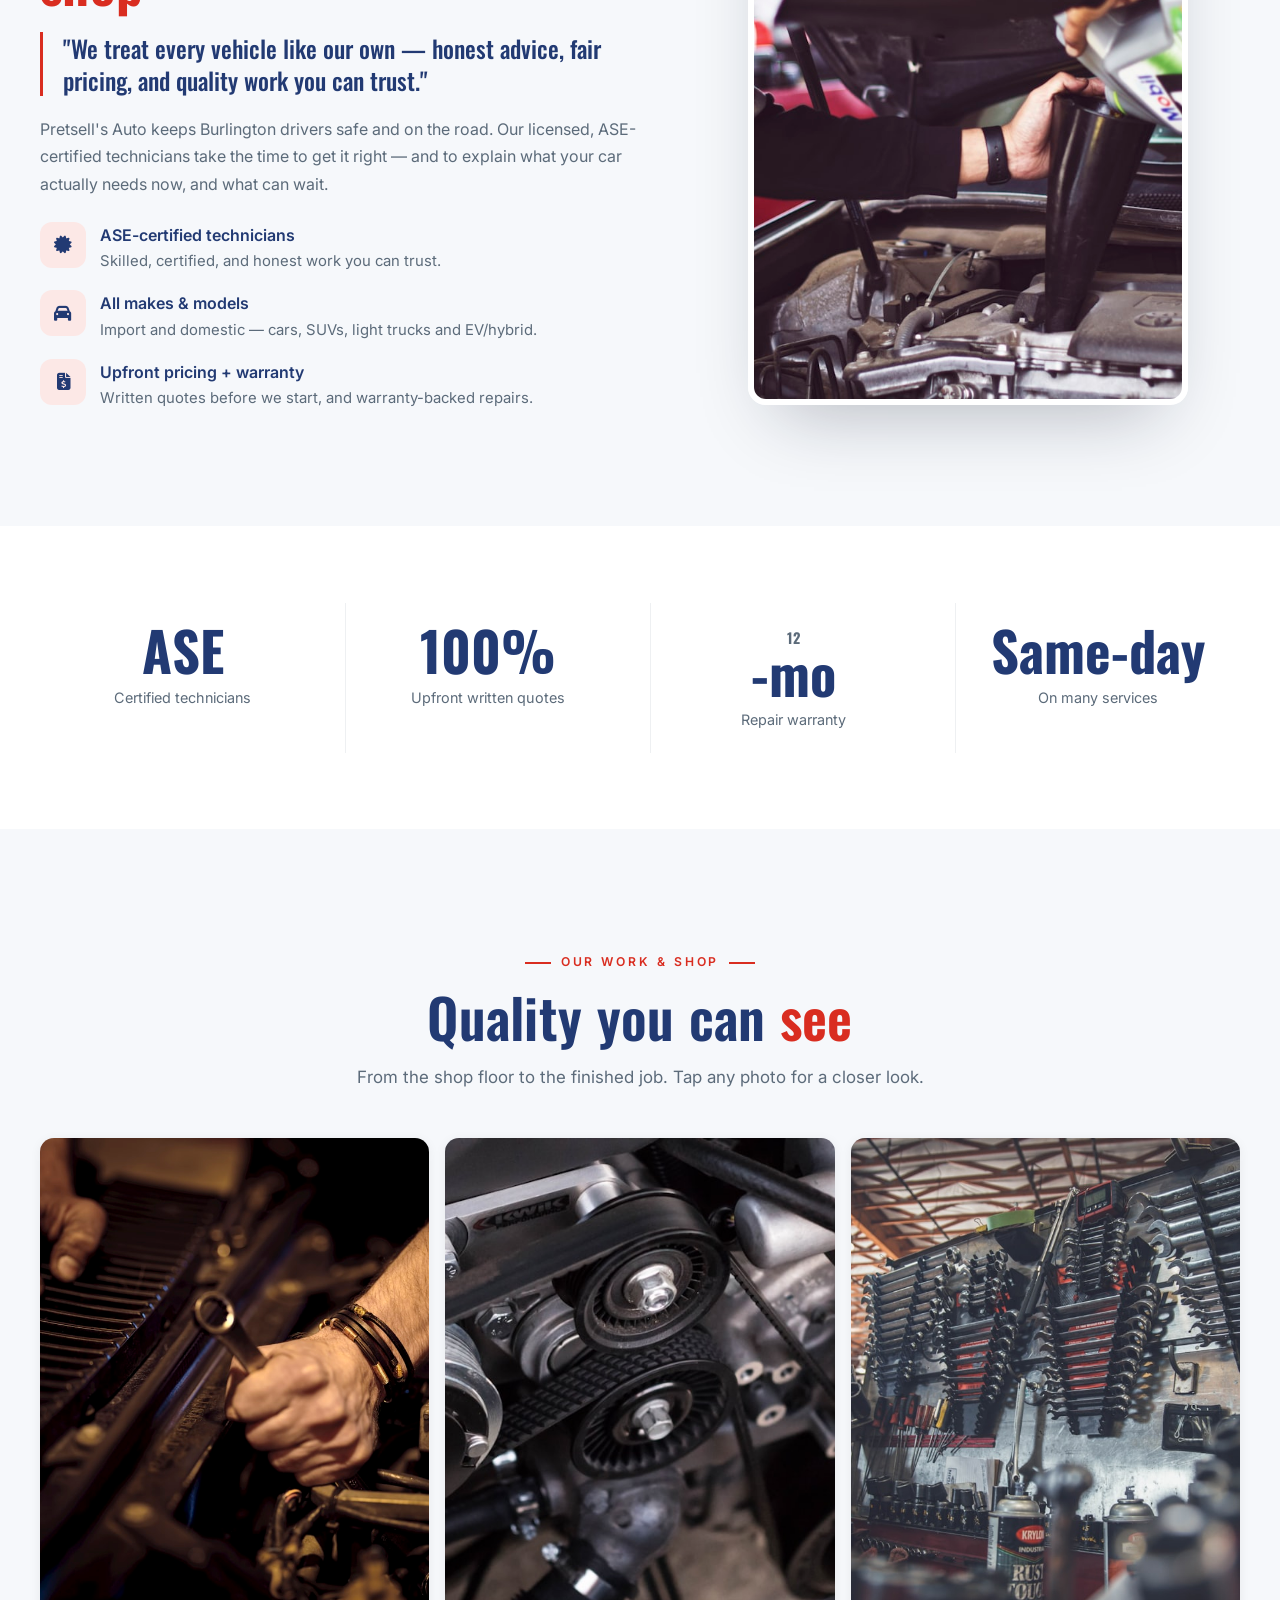
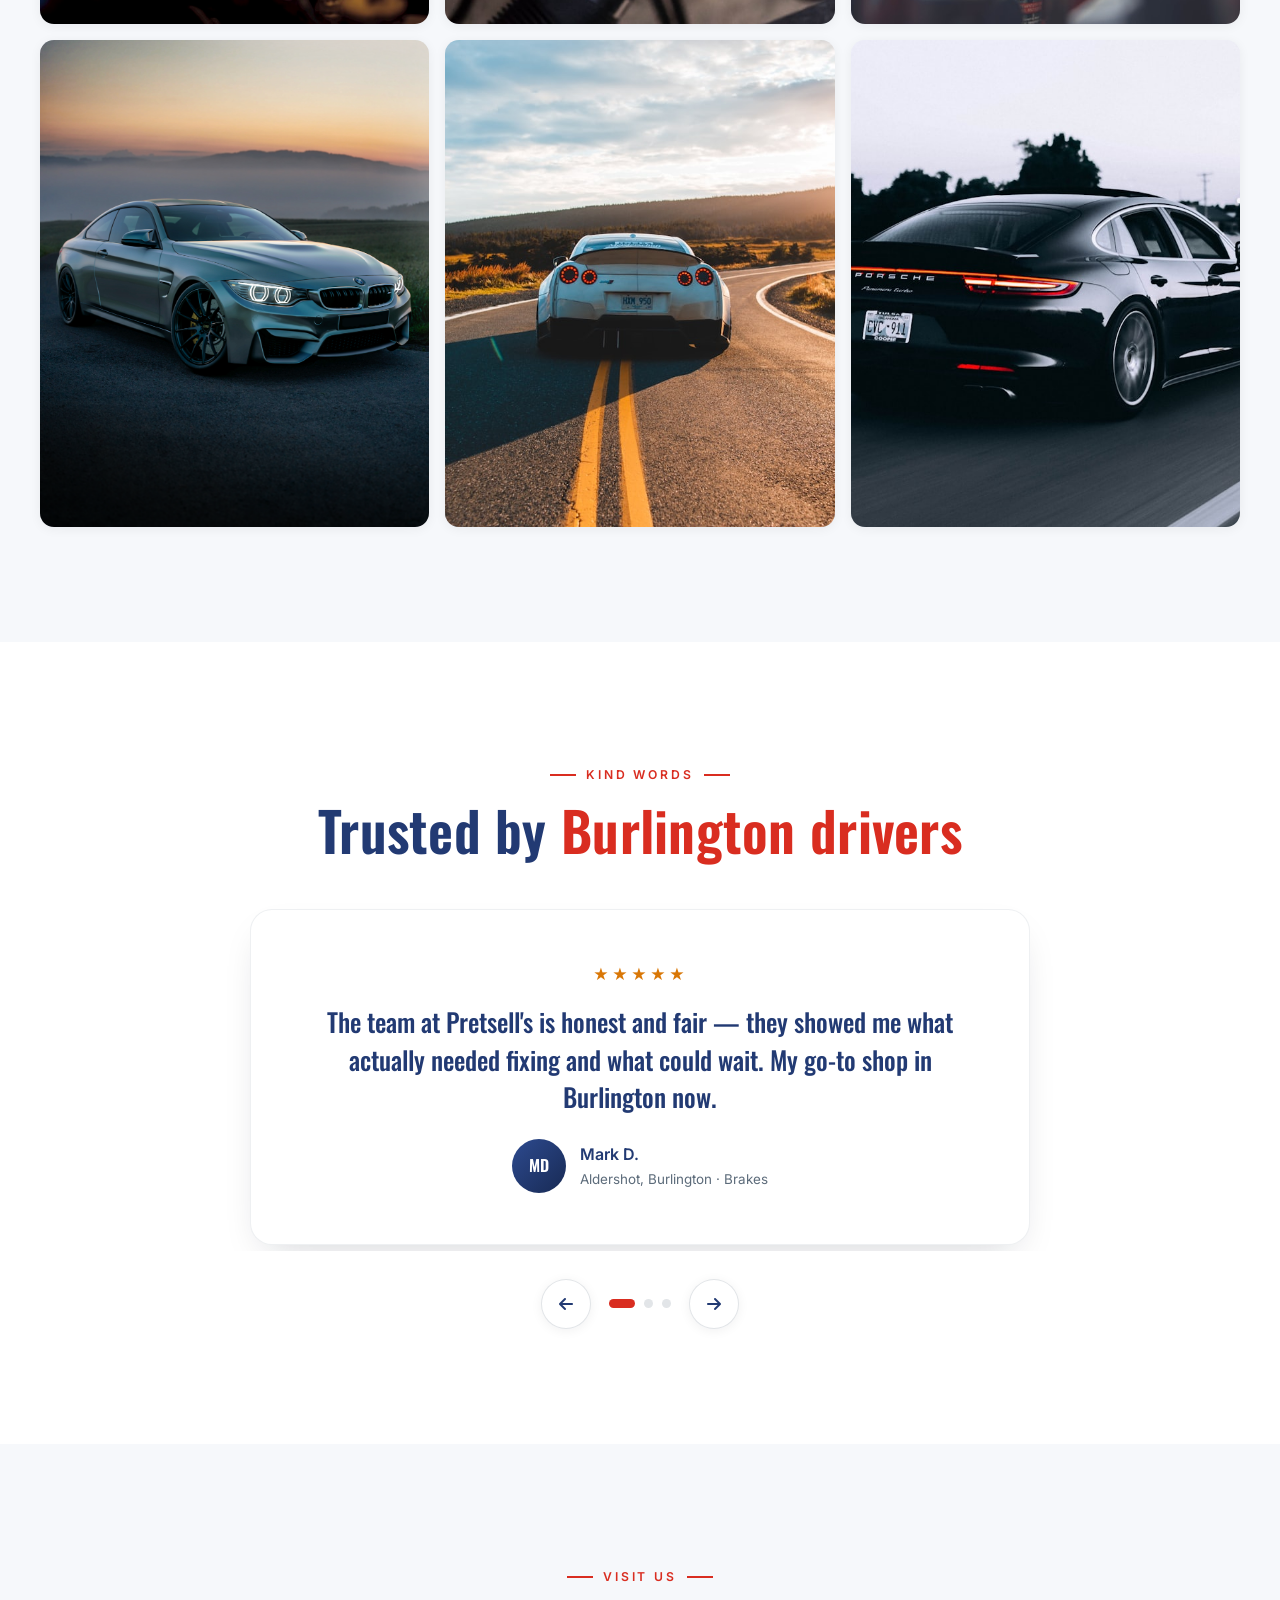
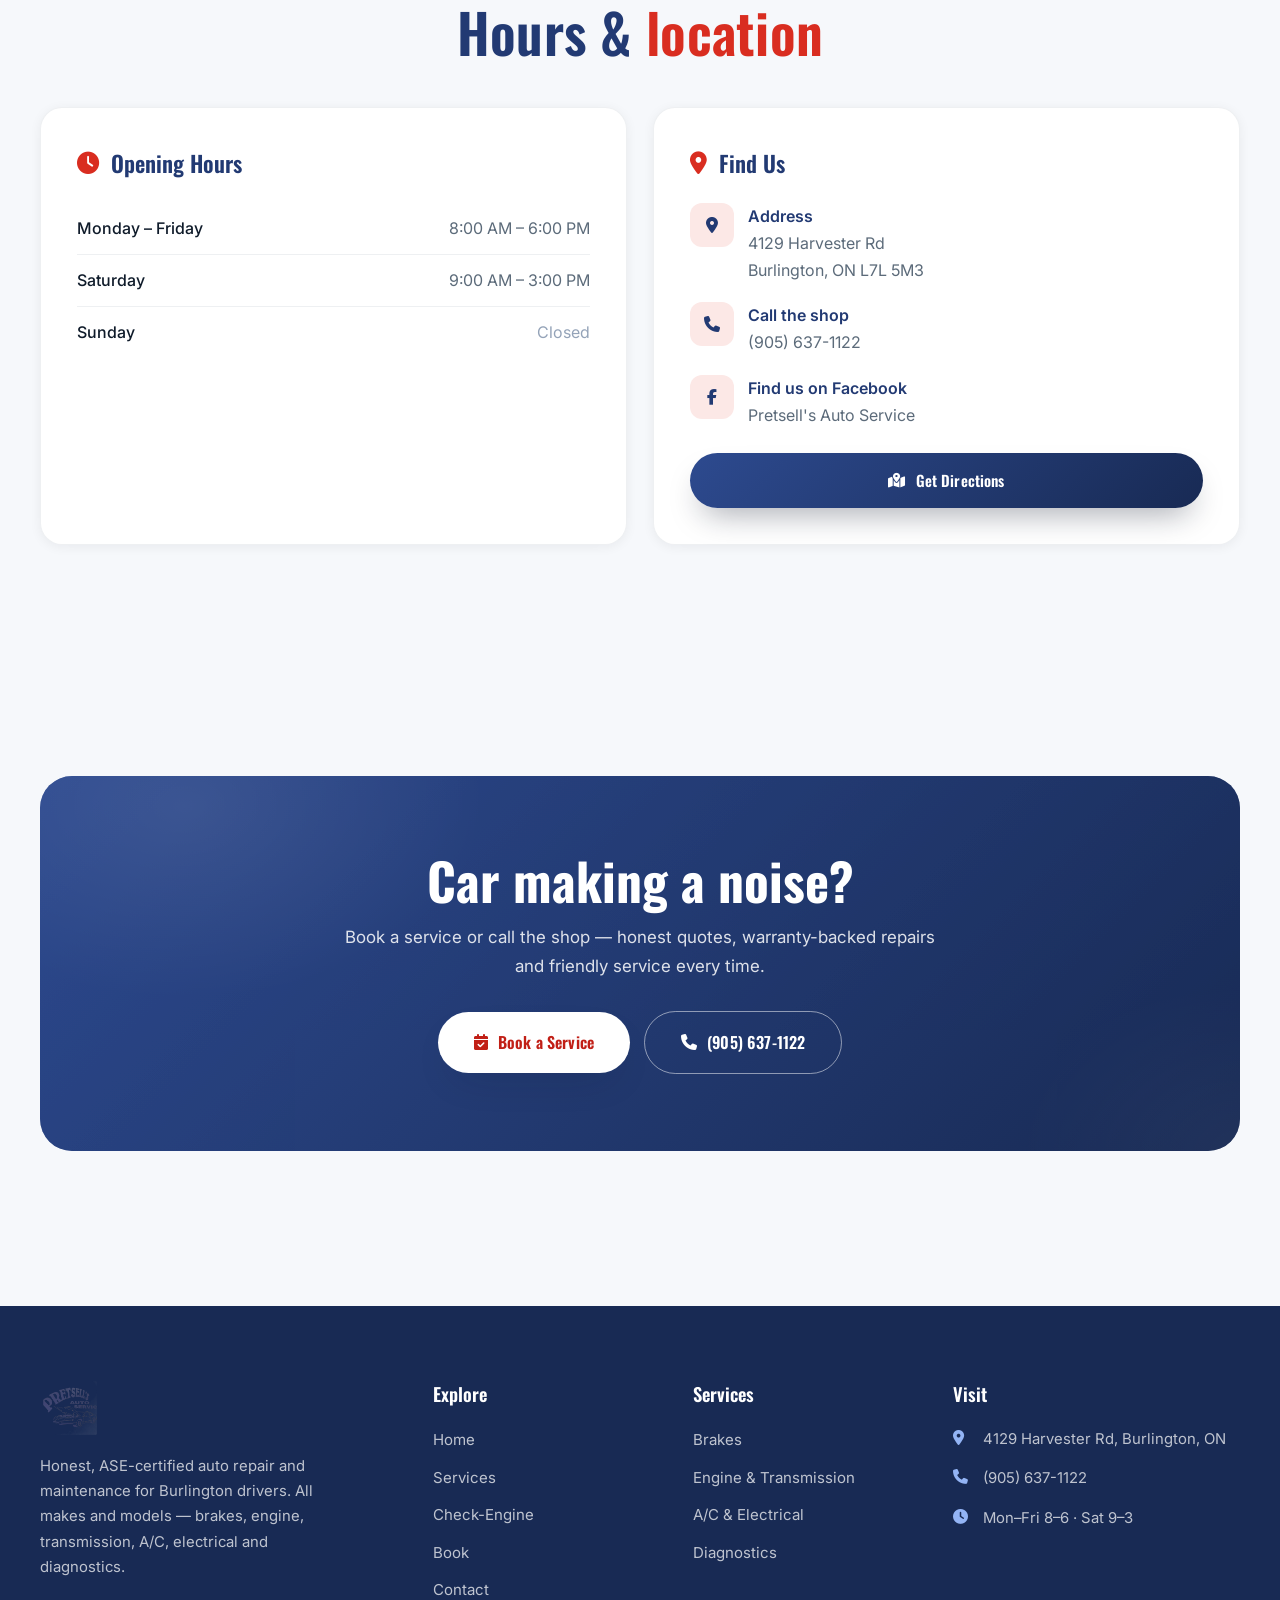
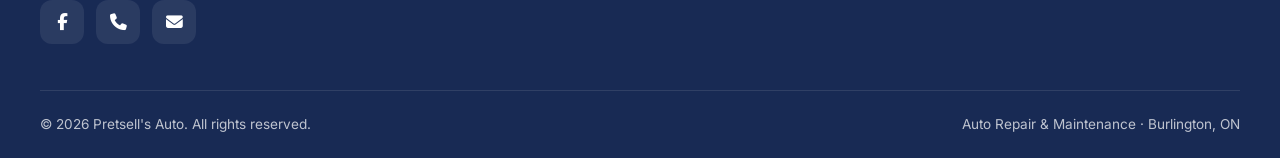
==== commit 1d315fcb: "Rebuild to new template spec: 5-page core set, real branding + logo, category-specific content" ====
--- a/index.html
+++ b/index.html
@@ -4,12 +4,12 @@
   <meta charset="UTF-8" />
   <meta name="viewport" content="width=device-width, initial-scale=1.0" />
   <title>Pretsell's Auto | Auto Repair &amp; Maintenance in Burlington, ON</title>
-  <meta name="description" content="Pretsell's Auto — honest, professional auto repair and maintenance in Burlington, ON. Oil changes, brakes, diagnostics, tires, alignments and more. All makes & models. Call (905) 637-1122." />
+  <meta name="description" content="Honest, ASE-certified auto repair &amp; maintenance in Burlington, ON. Brakes, engine, transmission, A/C, electrical and diagnostics. All makes &amp; models, warranty-backed, same-day on many services. Call (905) 637-1122." />
   <meta name="theme-color" content="#223A73" />
   <meta property="og:type" content="website" />
   <meta property="og:site_name" content="Pretsell's Auto" />
   <meta property="og:title" content="Pretsell's Auto | Auto Repair in Burlington, ON" />
-  <meta property="og:description" content="Honest auto repair & maintenance in Burlington — repairs, diagnostics, brakes, tires and more. All makes & models." />
+  <meta property="og:description" content="Honest, warranty-backed auto repair — brakes, engine, transmission, A/C, electrical &amp; diagnostics. All makes &amp; models." />
 
   <link rel="icon" type="image/svg+xml" href="assets/favicon.svg" />
   <link rel="preconnect" href="https://fonts.googleapis.com" />
@@ -23,12 +23,13 @@
     "@context": "https://schema.org",
     "@type": "AutoRepair",
     "name": "Pretsell's Auto",
-    "description": "Honest, professional auto repair and maintenance in Burlington — repairs, diagnostics, brakes, tires, oil changes and more. All makes & models.",
+    "description": "Honest, ASE-certified auto repair and maintenance in Burlington — brakes, engine, transmission, A/C, electrical, diagnostics, oil and tires. All makes & models, warranty-backed.",
     "priceRange": "$$",
     "telephone": "+1-905-637-1122",
     "email": "info@pretsellsauto.ca",
     "address": { "@type": "PostalAddress", "streetAddress": "4129 Harvester Rd", "addressLocality": "Burlington", "addressRegion": "ON", "postalCode": "L7L 5M3", "addressCountry": "CA" },
     "areaServed": "Burlington",
+    "openingHours": ["Mo-Fr 08:00-18:00", "Sa 09:00-15:00"],
     "sameAs": ["https://www.facebook.com/PretsellsAutoService/"]
   }
   </script>
@@ -45,8 +46,9 @@
       <nav class="nav-links" aria-label="Primary">
         <a href="index.html" class="active">Home</a>
         <a href="services.html">Services</a>
-        <a href="index.html#gallery">Our Work</a>
+        <a href="diagnostics.html">Check-Engine</a>
         <a href="book.html">Book</a>
+        <a href="contact.html">Contact</a>
       </nav>
       <div class="nav-actions">
         <a href="tel:+19056371122" class="nav-phone"><i class="fa-solid fa-phone"></i> (905) 637-1122</a>
@@ -60,95 +62,108 @@
   <div class="scrim" id="scrim"></div>
   <aside class="mobile-drawer" id="drawer" aria-label="Mobile menu">
     <div class="drawer-head">
-      <img src="assets/logo-mark.png" alt="Pretsell's Auto" style="height:44px;border-radius:10px" />
+      <img src="assets/logo-mark.png" alt="Pretsell's Auto" style="height:44px" />
       <button class="drawer-close" id="drawerClose" aria-label="Close menu"><i class="fa-solid fa-xmark"></i></button>
     </div>
     <nav>
       <a href="index.html" class="active">Home <i class="fa-solid fa-chevron-right"></i></a>
       <a href="services.html">Services <i class="fa-solid fa-chevron-right"></i></a>
-      <a href="index.html#gallery">Our Work <i class="fa-solid fa-chevron-right"></i></a>
+      <a href="diagnostics.html">Check-Engine Light <i class="fa-solid fa-chevron-right"></i></a>
       <a href="book.html">Book <i class="fa-solid fa-chevron-right"></i></a>
+      <a href="contact.html">Contact <i class="fa-solid fa-chevron-right"></i></a>
     </nav>
     <div class="drawer-cta">
       <a href="book.html#quote" class="btn btn--block">Book a Service</a>
-      <a href="tel:+19056371122" class="btn btn--ghost btn--block"><i class="fa-solid fa-phone"></i> Call the Shop</a>
+      <a href="tel:+19056371122" class="btn btn--navy btn--block"><i class="fa-solid fa-phone"></i> Call the Shop</a>
     </div>
     <div class="drawer-contact">
       <a href="tel:+19056371122"><i class="fa-solid fa-phone"></i> (905) 637-1122</a>
-      <span><i class="fa-solid fa-location-dot"></i> 4129 Harvester Rd, Burlington</span>
+      <span><i class="fa-solid fa-location-dot"></i> 4129 Harvester Rd, Burlington, ON</span>
     </div>
   </aside>
 
-  <!-- ============ HERO ============ -->
+  <!-- ============ HERO (dual-path: Book OR Call) ============ -->
   <section class="hero">
     <div class="hero-bg" aria-hidden="true">
       <span class="ambient-blob b1"></span>
       <span class="ambient-blob b2"></span>
       <span class="ambient-blob b3"></span>
-      <img class="ambient-gear g1" data-spin="20" src="assets/gear.svg" alt="" />
-      <img class="ambient-gear g2" data-spin="-14" src="assets/gear.svg" alt="" />
-      <img class="ambient-gear g3" data-spin="11" src="assets/gear.svg" alt="" />
+      <img class="ambient-gear g1" src="assets/gear.svg" alt="" />
+      <img class="ambient-gear g2" src="assets/gear.svg" alt="" />
+      <img class="ambient-gear g3" src="assets/gear.svg" alt="" />
     </div>
     <div class="container hero-grid">
       <div class="hero-content">
         <span class="hero-badge reveal"><span class="dot"></span> Auto Repair &amp; Maintenance · Burlington, ON</span>
         <h1 class="hero-title reveal d1">Repairs done right,<br/><em>the first time</em></h1>
-        <p class="hero-sub reveal d2">Honest, professional auto repair and maintenance in Burlington — from oil changes and brakes to diagnostics and everything in between. All makes and models, upfront pricing, quality work.</p>
+        <p class="hero-sub reveal d2">Honest, ASE-certified auto repair for all makes and models — from brakes and diagnostics to engine, transmission and A/C. Upfront written quotes, warranty-backed work, same-day on many services.</p>
         <div class="hero-ctas reveal d3">
           <a href="book.html#quote" class="btn btn--lg"><i class="fa-solid fa-calendar-check"></i> Book a Service</a>
-          <a href="tel:+19056371122" class="btn btn--ghost btn--lg"><i class="fa-solid fa-phone"></i> (905) 637-1122</a>
+          <a href="tel:+19056371122" class="btn btn--navy btn--lg"><i class="fa-solid fa-phone"></i> Call (905) 637-1122</a>
         </div>
         <div class="hero-meta reveal d4">
-          <div class="m"><b>All Makes</b><span>&amp; models</span></div>
+          <div class="m"><b><i class="fa-solid fa-certificate" style="color:var(--navy-bright)"></i> ASE</b><span>Certified techs</span></div>
           <div class="divider"></div>
-          <div class="m"><b>Licensed</b><span>Technicians</span></div>
+          <div class="m"><b><i class="fa-solid fa-shield-halved" style="color:var(--navy-bright)"></i> Warranty</b><span>Backed repairs</span></div>
           <div class="divider"></div>
-          <div class="m"><b>Warranty</b><span>Backed repairs</span></div>
+          <div class="m"><b><i class="fa-solid fa-bolt" style="color:var(--navy-bright)"></i> Same-Day</b><span>On many services</span></div>
         </div>
       </div>
       <div class="hero-visual" id="heroVisual">
         <div class="hero-photo-wrap">
+          <!-- REPLACE WITH REAL PHOTO: shop storefront / bay with a car on the lift -->
           <div class="hero-photo"><img src="assets/photos/hero.jpg" alt="Technician servicing a vehicle at Pretsell's Auto" data-zoom /></div>
-          <div class="hero-tag t1"><i class="fa-solid fa-shield-halved"></i><div><b>Upfront Quotes</b><small>No surprises</small></div></div>
-          <div class="hero-tag t2"><i class="fa-solid fa-car"></i><div><b>All Makes</b><small>Foreign &amp; domestic</small></div></div>
-        </div>
-      </div>
-    </div>
-  </section>
+          <div class="hero-tag t1"><i class="fa-solid fa-file-invoice-dollar"></i><div><b>Upfront Quotes</b><small>No surprises</small></div></div>
+          <div class="hero-tag t2"><i class="fa-solid fa-car"></i><div><b>All Makes</b><small>Import &amp; domestic</small></div></div>
+        </div>
+      </div>
+    </div>
+  </section>
+
+  <!-- ============ CHECK-ENGINE CALLOUT ============ -->
+  <div class="container">
+    <a href="diagnostics.html" class="ce-band reveal">
+      <span class="ce-ico"><i class="fa-solid fa-triangle-exclamation"></i></span>
+      <span class="ce-txt"><b>Check engine light on?</b> Don't guess — get an honest diagnosis today, with an upfront quote before any work.</span>
+      <span class="ce-go">Diagnose it <i class="fa-solid fa-arrow-right"></i></span>
+    </a>
+  </div>
 
   <!-- ============ MARQUEE ============ -->
   <div class="marquee" aria-hidden="true">
     <div class="marquee-track">
-      <span class="marquee-item">Oil Changes <i class="fa-solid fa-circle"></i></span>
       <span class="marquee-item">Brakes <i class="fa-solid fa-circle"></i></span>
+      <span class="marquee-item">Engine &amp; Transmission <i class="fa-solid fa-circle"></i></span>
       <span class="marquee-item">Diagnostics <i class="fa-solid fa-circle"></i></span>
-      <span class="marquee-item">Tires &amp; Alignments <i class="fa-solid fa-circle"></i></span>
-      <span class="marquee-item">Batteries <i class="fa-solid fa-circle"></i></span>
-      <span class="marquee-item">A/C Service <i class="fa-solid fa-circle"></i></span>
+      <span class="marquee-item">A/C &amp; Electrical <i class="fa-solid fa-circle"></i></span>
+      <span class="marquee-item">Oil &amp; Maintenance <i class="fa-solid fa-circle"></i></span>
+      <span class="marquee-item">Tires &amp; Alignment <i class="fa-solid fa-circle"></i></span>
       <span class="marquee-item">Safety Inspections <i class="fa-solid fa-circle"></i></span>
-      <span class="marquee-item">Oil Changes <i class="fa-solid fa-circle"></i></span>
       <span class="marquee-item">Brakes <i class="fa-solid fa-circle"></i></span>
+      <span class="marquee-item">Engine &amp; Transmission <i class="fa-solid fa-circle"></i></span>
       <span class="marquee-item">Diagnostics <i class="fa-solid fa-circle"></i></span>
-      <span class="marquee-item">Tires &amp; Alignments <i class="fa-solid fa-circle"></i></span>
-      <span class="marquee-item">Batteries <i class="fa-solid fa-circle"></i></span>
-      <span class="marquee-item">A/C Service <i class="fa-solid fa-circle"></i></span>
+      <span class="marquee-item">A/C &amp; Electrical <i class="fa-solid fa-circle"></i></span>
+      <span class="marquee-item">Oil &amp; Maintenance <i class="fa-solid fa-circle"></i></span>
+      <span class="marquee-item">Tires &amp; Alignment <i class="fa-solid fa-circle"></i></span>
       <span class="marquee-item">Safety Inspections <i class="fa-solid fa-circle"></i></span>
     </div>
   </div>
 
-  <!-- ============ SERVICES TEASER ============ -->
+  <!-- ============ SERVICES BY SYSTEM ============ -->
   <section class="section" id="services">
     <div class="container center">
-      <span class="eyebrow eyebrow--center reveal">What We Do</span>
-      <h2 class="section-title reveal d1">Complete car care, <em>under one roof</em></h2>
-      <p class="section-lead reveal d2">From routine maintenance to major repairs — our licensed technicians keep you safe and on the road.</p>
+      <span class="eyebrow eyebrow--center reveal">What We Fix</span>
+      <h2 class="section-title reveal d1">Complete car care, <em>by system</em></h2>
+      <p class="section-lead reveal d2">Licensed, ASE-certified technicians servicing every major system — foreign and domestic, cars, SUVs and light trucks.</p>
     </div>
     <div class="container">
       <div class="feat-grid">
-        <div class="feat-card reveal d1"><div class="ic"><i class="fa-solid fa-gauge-high"></i></div><h3>Repairs &amp; Diagnostics</h3><p>Check-engine, electrical and mechanical repairs, diagnosed right.</p><span class="from">From $110</span></div>
-        <div class="feat-card reveal d2"><div class="ic"><i class="fa-solid fa-oil-can"></i></div><h3>Maintenance &amp; Oil</h3><p>Oil changes, filters, fluids and scheduled maintenance.</p><span class="from">From $50</span></div>
-        <div class="feat-card reveal d3"><div class="ic"><i class="fa-solid fa-car-burst"></i></div><h3>Brakes &amp; Tires</h3><p>Brake service, tire changes, rotations and wheel alignments.</p><span class="from">From $40</span></div>
-        <div class="feat-card reveal d4"><div class="ic"><i class="fa-solid fa-clipboard-check"></i></div><h3>Safety Inspections</h3><p>Safety and emissions inspections you can trust.</p><span class="from">From $90</span></div>
+        <div class="feat-card reveal d1"><div class="ic"><i class="fa-solid fa-car-burst"></i></div><h3>Brakes</h3><p>Pads, rotors, calipers, lines and full brake service — safe stopping, done right.</p><span class="from">From $40</span></div>
+        <div class="feat-card reveal d2"><div class="ic"><i class="fa-solid fa-gears"></i></div><h3>Engine &amp; Transmission</h3><p>Diagnostics, repairs, fluid service and drivability fixes for engine and transmission.</p><span class="from">From $110</span></div>
+        <div class="feat-card reveal d3"><div class="ic"><i class="fa-solid fa-snowflake"></i></div><h3>A/C &amp; Electrical</h3><p>A/C recharge and repair, batteries, alternators, starters and electrical diagnostics.</p><span class="from">From $90</span></div>
+        <div class="feat-card reveal d4"><div class="ic"><i class="fa-solid fa-gauge-high"></i></div><h3>Diagnostics</h3><p>Check-engine and warning-light diagnosis with an honest, upfront assessment.</p><span class="from">From $110</span></div>
+        <div class="feat-card reveal d1"><div class="ic"><i class="fa-solid fa-oil-can"></i></div><h3>Maintenance &amp; Oil</h3><p>Oil changes, filters, fluids and scheduled maintenance to keep you on the road.</p><span class="from">From $50</span></div>
+        <div class="feat-card reveal d2"><div class="ic"><i class="fa-solid fa-gauge"></i></div><h3>Tires &amp; Alignment</h3><p>Tire changes, rotations, balancing and wheel alignments.</p><span class="from">From $40</span></div>
       </div>
       <div class="center" style="margin-top:44px"><a href="services.html" class="btn btn--ghost btn--lg reveal">See all services &amp; pricing <i class="fa-solid fa-arrow-right"></i></a></div>
     </div>
@@ -158,33 +173,34 @@
   <section class="section section--alt" id="how">
     <div class="container center">
       <span class="eyebrow eyebrow--center reveal">Easy &amp; Honest</span>
-      <h2 class="section-title reveal d1">Getting your car fixed is <em>simple</em></h2>
+      <h2 class="section-title reveal d1">No surprises, <em>ever</em></h2>
     </div>
     <div class="container">
       <div class="steps">
-        <div class="step reveal d1"><div class="step-num">1</div><h3>Tell us what's up</h3><p>Describe the issue or the service you need — book online or give us a call.</p></div>
-        <div class="step reveal d2"><div class="step-num">2</div><h3>We diagnose &amp; quote</h3><p>An honest assessment and an upfront quote before any work begins.</p></div>
-        <div class="step reveal d3"><div class="step-num">3</div><h3>Back on the road</h3><p>Quality repair, warranty-backed, and done when we promised.</p></div>
-      </div>
-    </div>
-  </section>
-
-  <!-- ============ ABOUT ============ -->
+        <div class="step reveal d1"><div class="step-num">1</div><h3>Tell us what's up</h3><p>Book online or call — describe the issue or the service you need, with your vehicle's year, make and model.</p></div>
+        <div class="step reveal d2"><div class="step-num">2</div><h3>We diagnose &amp; quote</h3><p>An honest inspection and a written, upfront quote before any work begins — you approve first.</p></div>
+        <div class="step reveal d3"><div class="step-num">3</div><h3>Back on the road</h3><p>Warranty-backed repair, done when we promised. Many jobs finished same-day.</p></div>
+      </div>
+    </div>
+  </section>
+
+  <!-- ============ ABOUT / CERTIFICATIONS ============ -->
   <section class="section" id="about">
     <div class="container story-grid">
       <div class="story-text">
         <span class="eyebrow reveal">Welcome To Pretsell's Auto</span>
         <h2 class="section-title reveal d1">Your neighbourhood <em>auto shop</em></h2>
-        <p class="story-quote reveal d2">"We treat every vehicle like our own — with honest advice, fair pricing and quality work."</p>
-        <p class="reveal d2" style="color:var(--ink-soft)">Pretsell's Auto keeps Burlington drivers safe and on the road. From routine maintenance to complex repairs, our licensed technicians take the time to get it right — and to explain what your car actually needs, and what can wait.</p>
+        <p class="story-quote reveal d2">"We treat every vehicle like our own — honest advice, fair pricing, and quality work you can trust."</p>
+        <p class="reveal d2" style="color:var(--ink-soft)">Pretsell's Auto keeps Burlington drivers safe and on the road. Our licensed, ASE-certified technicians take the time to get it right — and to explain what your car actually needs now, and what can wait.</p>
         <div class="story-features">
-          <div class="story-feature reveal d1"><span class="ic"><i class="fa-solid fa-car"></i></span><div><b>All makes &amp; models</b><p>Foreign and domestic, cars, SUVs and light trucks.</p></div></div>
-          <div class="story-feature reveal d2"><span class="ic"><i class="fa-solid fa-user-gear"></i></span><div><b>Licensed technicians</b><p>Skilled, certified and honest work you can trust.</p></div></div>
-          <div class="story-feature reveal d3"><span class="ic"><i class="fa-solid fa-file-invoice-dollar"></i></span><div><b>Upfront pricing</b><p>Clear quotes before we start — no surprises.</p></div></div>
+          <div class="story-feature reveal d1"><span class="ic"><i class="fa-solid fa-certificate"></i></span><div><b>ASE-certified technicians</b><p>Skilled, certified, and honest work you can trust.</p></div></div>
+          <div class="story-feature reveal d2"><span class="ic"><i class="fa-solid fa-car"></i></span><div><b>All makes &amp; models</b><p>Import and domestic — cars, SUVs, light trucks and EV/hybrid.</p></div></div>
+          <div class="story-feature reveal d3"><span class="ic"><i class="fa-solid fa-file-invoice-dollar"></i></span><div><b>Upfront pricing + warranty</b><p>Written quotes before we start, and warranty-backed repairs.</p></div></div>
         </div>
       </div>
       <div class="story-collage reveal-scale">
-        <div class="story-media"><img src="assets/photos/about.jpg" alt="Oil and fluid service at Pretsell's Auto" data-parallax="22" /></div>
+        <!-- REPLACE WITH REAL PHOTO: the shop, team, or a car being serviced -->
+        <div class="story-media"><img src="assets/photos/about.jpg" alt="Service at Pretsell's Auto" data-parallax="22" /></div>
       </div>
     </div>
   </section>
@@ -193,8 +209,8 @@
   <section class="section--tight section--alt">
     <div class="container">
       <div class="stats">
-        <div class="stat reveal d1"><b>All</b><span>Makes &amp; models</span></div>
-        <div class="stat reveal d2"><b>100%</b><span>Upfront quotes</span></div>
+        <div class="stat reveal d1"><b>ASE</b><span>Certified technicians</span></div>
+        <div class="stat reveal d2"><b>100%</b><span>Upfront written quotes</span></div>
         <div class="stat reveal d3"><b><span data-count="12">0</span>-mo</b><span>Repair warranty</span></div>
         <div class="stat reveal d4"><b>Same-day</b><span>On many services</span></div>
       </div>
@@ -209,6 +225,7 @@
       <p class="section-lead reveal d2">From the shop floor to the finished job. Tap any photo for a closer look.</p>
     </div>
     <div class="container">
+      <!-- REPLACE WITH REAL PHOTOS: shop bays, technicians, before/after work, storefront sign -->
       <div class="gallery reveal">
         <div class="gal-item" data-cap="Repairs &amp; service done right"><img src="assets/photos/g1.jpg" alt="Mechanic repairing an engine" /><span class="gal-cap">Repairs &amp; Service</span></div>
         <div class="gal-item" data-cap="Precision diagnostics"><img src="assets/photos/g2.jpg" alt="Engine diagnostics" /><span class="gal-cap">Diagnostics</span></div>
@@ -231,18 +248,18 @@
         <div class="tst-track" id="tstTrack">
           <div class="tst-slide"><div class="tst-card">
             <div class="tst-stars">★★★★★</div>
-            <p class="tst-text">Honest and fair — they told me what actually needed fixing and what could wait. My go-to shop in Burlington now.</p>
-            <div class="tst-author"><div class="tst-avatar">MD</div><div class="who"><b>Mark D.</b><span>Brakes &amp; diagnostics</span></div></div>
+            <p class="tst-text">The team at Pretsell's is honest and fair — they showed me what actually needed fixing and what could wait. My go-to shop in Burlington now.</p>
+            <div class="tst-author"><div class="tst-avatar">MD</div><div class="who"><b>Mark D.</b><span>Aldershot, Burlington · Brakes</span></div></div>
           </div></div>
           <div class="tst-slide"><div class="tst-card">
             <div class="tst-stars">★★★★★</div>
-            <p class="tst-text">Fast, professional and reasonably priced. Fixed my brakes the same day and explained everything clearly. Highly recommend them.</p>
-            <div class="tst-author"><div class="tst-avatar">PS</div><div class="who"><b>Priya S.</b><span>Brake service</span></div></div>
+            <p class="tst-text">Fast, professional and reasonably priced. They had my brakes done the same day and walked me through everything. Highly recommend Pretsell's.</p>
+            <div class="tst-author"><div class="tst-avatar">PS</div><div class="who"><b>Priya S.</b><span>Harvester Road · Brake service</span></div></div>
           </div></div>
           <div class="tst-slide"><div class="tst-card">
             <div class="tst-stars">★★★★★</div>
-            <p class="tst-text">Finally a mechanic I trust. Clear quotes, quality work and no surprises on the bill. Won't take my car anywhere else.</p>
-            <div class="tst-author"><div class="tst-avatar">TR</div><div class="who"><b>Tom R.</b><span>Maintenance</span></div></div>
+            <p class="tst-text">Finally a mechanic I trust. Clear written quotes, quality work and no surprises on the bill. Won't take my car anywhere but Pretsell's.</p>
+            <div class="tst-author"><div class="tst-avatar">TR</div><div class="who"><b>Tom R.</b><span>Burlington · Maintenance</span></div></div>
           </div></div>
         </div>
       </div>
@@ -254,7 +271,7 @@
     </div>
   </section>
 
-  <!-- ============ HOURS & LOCATION ============ -->
+  <!-- ============ HOURS & LOCATION (NAP) ============ -->
   <section class="section" id="visit">
     <div class="container center">
       <span class="eyebrow eyebrow--center reveal">Visit Us</span>
@@ -275,7 +292,7 @@
             <div class="info-row"><span class="ic"><i class="fa-solid fa-phone"></i></span><div><b>Call the shop</b><a href="tel:+19056371122">(905) 637-1122</a></div></div>
             <div class="info-row"><span class="ic"><i class="fa-brands fa-facebook-f"></i></span><div><b>Find us on Facebook</b><a href="https://www.facebook.com/PretsellsAutoService/" target="_blank" rel="noopener">Pretsell's Auto Service</a></div></div>
           </div>
-          <a href="https://www.google.com/maps/search/?api=1&query=4129+Harvester+Rd+Burlington+ON" target="_blank" rel="noopener" class="btn btn--block" style="margin-top:24px"><i class="fa-solid fa-map-location-dot"></i> Get Directions</a>
+          <a href="https://www.google.com/maps/search/?api=1&query=93+Plains+Rd+W+Burlington+ON" target="_blank" rel="noopener" class="btn btn--block btn--navy" style="margin-top:24px"><i class="fa-solid fa-map-location-dot"></i> Get Directions</a>
         </div>
       </div>
     </div>
@@ -286,7 +303,7 @@
     <div class="container">
       <div class="cta-band reveal-scale">
         <h2>Car making a noise?</h2>
-        <p>Book a service or give the shop a call — honest quotes, quality repairs and friendly service every time.</p>
+        <p>Book a service or call the shop — honest quotes, warranty-backed repairs and friendly service every time.</p>
         <div class="hero-ctas">
           <a href="book.html#quote" class="btn btn--white btn--lg"><i class="fa-solid fa-calendar-check"></i> Book a Service</a>
           <a href="tel:+19056371122" class="btn btn--ghost btn--lg" style="border-color:rgba(255,255,255,0.5);color:#fff"><i class="fa-solid fa-phone"></i> (905) 637-1122</a>
@@ -301,7 +318,7 @@
       <div class="footer-top">
         <div class="footer-brand">
           <img src="assets/logo-mark.png" alt="Pretsell's Auto" class="brand-logo-f" />
-          <p>Honest, professional auto repair and maintenance for Burlington drivers. All makes and models — repairs, diagnostics, brakes, tires and more.</p>
+          <p>Honest, ASE-certified auto repair and maintenance for Burlington drivers. All makes and models — brakes, engine, transmission, A/C, electrical and diagnostics.</p>
           <div class="footer-social">
             <a href="https://www.facebook.com/PretsellsAutoService/" target="_blank" rel="noopener" aria-label="Facebook"><i class="fa-brands fa-facebook-f"></i></a>
             <a href="tel:+19056371122" aria-label="Phone"><i class="fa-solid fa-phone"></i></a>
@@ -310,11 +327,11 @@
         </div>
         <div>
           <h4>Explore</h4>
-          <div class="footer-links"><a href="index.html">Home</a><a href="services.html">Services</a><a href="index.html#gallery">Our Work</a><a href="book.html">Book</a></div>
+          <div class="footer-links"><a href="index.html">Home</a><a href="services.html">Services</a><a href="diagnostics.html">Check-Engine</a><a href="book.html">Book</a><a href="contact.html">Contact</a></div>
         </div>
         <div>
           <h4>Services</h4>
-          <div class="footer-links"><a href="services.html">Repairs &amp; Diagnostics</a><a href="services.html">Oil &amp; Maintenance</a><a href="services.html">Brakes &amp; Tires</a><a href="services.html">Inspections</a></div>
+          <div class="footer-links"><a href="services.html">Brakes</a><a href="services.html">Engine &amp; Transmission</a><a href="services.html">A/C &amp; Electrical</a><a href="services.html">Diagnostics</a></div>
         </div>
         <div>
           <h4>Visit</h4>
--- a/css/styles.css
+++ b/css/styles.css
@@ -4,24 +4,25 @@
    ============================================================ */
 
 :root {
-  --bg: #F6F9FD;
+  --bg: #F6F8FB;
   --bg-2: #FFFFFF;
   --surface: #FFFFFF;
-  --surface-2: #EEF2F9;
-  --line: rgba(15,23,42,0.12);
-  --line-2: rgba(15,23,42,0.07);
-
-  --navy: #1E293B;
-  --navy-deep: #0F172A;
-  --navy-bright: #223A73;
-  --navy-soft: #DDE3F3;
-  --navy-grad: linear-gradient(135deg, #223A73, #18294F);
-
-  --accent: #D97706; /* subtle brass for stars/premium touches */
+  --surface-2: #EDF1F6;
+  --line: rgba(18,42,69,0.12);
+  --line-2: rgba(18,42,69,0.07);
+
+  --navy: #223A73;
+  --navy-deep: #182A54;
+  --navy-bright: #D92D20;   /* signal red — accents + primary CTA (auto-repair spec) */
+  --navy-soft: #FCE8E6;
+  --navy-grad: linear-gradient(135deg, #2d4a8f, #182A54);   /* navy — dark bands/buttons */
+
+  --accent: #D97706; /* amber for star ratings */
+  --steel: #5C6B7A;  /* steel gray — secondary */
 
   --white: #FFFFFF;
-  --ink: #0F172A;
-  --ink-soft: #55617A;
+  --ink: #0F1B2A;
+  --ink-soft: #5C6B7A;
 
   --shadow-sm: 0 2px 12px rgba(15,23,42,0.06);
   --shadow-md: 0 16px 40px -18px rgba(15,23,42,0.22);
@@ -53,7 +54,7 @@
 body::before {
   content: ""; position: fixed; inset: 0; z-index: -2;
   background:
-    radial-gradient(900px 620px at 90% -10%, rgba(34,58,115,0.10), transparent 55%),
+    radial-gradient(900px 620px at 90% -10%, rgba(37,99,235,0.10), transparent 55%),
     radial-gradient(720px 500px at 0% 2%, rgba(15,23,42,0.05), transparent 55%),
     var(--bg);
 }
@@ -131,8 +132,8 @@
 .hero { position: relative; padding: clamp(130px, 16vw, 186px) 0 clamp(60px, 8vw, 96px); overflow: hidden; }
 .hero-grid { display: grid; grid-template-columns: 1.08fr 0.92fr; gap: 46px; align-items: center; }
 .hero-badge { display: inline-flex; align-items: center; gap: 10px; padding: 8px 16px; background: var(--surface); border: 1px solid var(--line); border-radius: 100px; font-size: 0.78rem; font-weight: 600; letter-spacing: 0.06em; color: var(--navy); box-shadow: var(--shadow-sm); }
-.hero-badge .dot { width: 8px; height: 8px; border-radius: 50%; background: var(--navy-bright); box-shadow: 0 0 0 4px rgba(34,58,115,0.18); animation: pulse 2s infinite; }
-@keyframes pulse { 0%,100% { box-shadow: 0 0 0 4px rgba(34,58,115,0.2); } 50% { box-shadow: 0 0 0 8px rgba(34,58,115,0); } }
+.hero-badge .dot { width: 8px; height: 8px; border-radius: 50%; background: var(--navy-bright); box-shadow: 0 0 0 4px rgba(37,99,235,0.18); animation: pulse 2s infinite; }
+@keyframes pulse { 0%,100% { box-shadow: 0 0 0 4px rgba(37,99,235,0.2); } 50% { box-shadow: 0 0 0 8px rgba(37,99,235,0); } }
 .hero-title { font-family: var(--font-display); font-weight: 700; color: var(--navy); font-size: clamp(2.8rem, 6.4vw, 5rem); line-height: 1.02; letter-spacing: -0.02em; margin: 22px 0 0; }
 .hero-title em { font-style: normal; color: var(--navy-bright); }
 .hero-sub { margin-top: 22px; max-width: 52ch; font-size: 1.12rem; color: var(--ink-soft); }
@@ -143,7 +144,7 @@
 .hero-meta .divider { width: 1px; height: 40px; background: var(--line); }
 
 .hero-visual { position: relative; display: grid; place-items: center; min-height: 460px; }
-.hero-visual::before { content: ""; position: absolute; width: 74%; height: 74%; border-radius: 50%; background: radial-gradient(circle, rgba(34,58,115,0.16), transparent 66%); filter: blur(50px); }
+.hero-visual::before { content: ""; position: absolute; width: 74%; height: 74%; border-radius: 50%; background: radial-gradient(circle, rgba(37,99,235,0.16), transparent 66%); filter: blur(50px); }
 .hero-photo-wrap { position: relative; width: min(420px, 100%); }
 .hero-photo { position: relative; border-radius: 22px; overflow: hidden; border: 6px solid #fff; box-shadow: var(--shadow-lg); aspect-ratio: 4 / 5; }
 .hero-photo img { width: 100%; height: 100%; object-fit: cover; }
@@ -284,7 +285,7 @@
 .footer-links a:hover { color: #fff; padding-left: 5px; }
 .footer-contact { display: grid; gap: 14px; font-size: 0.93rem; }
 .footer-contact a, .footer-contact span { display: flex; gap: 12px; align-items: flex-start; }
-.footer-contact i { color: #93A6D6; width: 18px; margin-top: 4px; }
+.footer-contact i { color: #93B4F5; width: 18px; margin-top: 4px; }
 .footer-social { display: flex; gap: 12px; margin-top: 20px; }
 .footer-social a { width: 44px; height: 44px; border-radius: 12px; background: rgba(255,255,255,0.08); display: grid; place-items: center; color: #fff; font-size: 1.05rem; transition: background 0.3s, transform 0.3s; }
 .footer-social a:hover { background: var(--navy-bright); transform: translateY(-4px); }
@@ -299,9 +300,9 @@
 .to-top { position: fixed; bottom: 26px; left: 24px; z-index: 90; width: 50px; height: 50px; border-radius: 50%; background: #fff; border: 1px solid var(--line); color: var(--navy); display: grid; place-items: center; font-size: 1.05rem; box-shadow: var(--shadow-sm); opacity: 0; visibility: hidden; transform: translateY(14px); transition: opacity 0.35s, transform 0.35s, visibility 0.35s; }
 .to-top.show { opacity: 1; visibility: visible; transform: translateY(0); }
 .toast-wrap { position: fixed; bottom: 26px; left: 50%; transform: translateX(-50%); z-index: 400; display: grid; gap: 10px; width: min(92vw, 400px); }
-.toast { background: var(--navy); color: #fff; padding: 15px 18px; border-radius: 12px; display: flex; align-items: center; gap: 12px; box-shadow: var(--shadow-lg); transform: translateY(20px); opacity: 0; transition: transform 0.4s var(--ease), opacity 0.4s; border-left: 3px solid #93A6D6; }
+.toast { background: var(--navy); color: #fff; padding: 15px 18px; border-radius: 12px; display: flex; align-items: center; gap: 12px; box-shadow: var(--shadow-lg); transform: translateY(20px); opacity: 0; transition: transform 0.4s var(--ease), opacity 0.4s; border-left: 3px solid #93B4F5; }
 .toast.show { transform: translateY(0); opacity: 1; }
-.toast i { color: #93A6D6; font-size: 1.15rem; }
+.toast i { color: #93B4F5; font-size: 1.15rem; }
 
 /* ============ PAGE HERO ============ */
 .page-hero { padding: clamp(140px, 15vw, 190px) 0 clamp(40px, 5vw, 64px); text-align: center; position: relative; overflow: hidden; }
@@ -344,7 +345,7 @@
 .field label .req { color: var(--navy-bright); }
 .field input, .field textarea, .field select { width: 100%; padding: 13px 15px; border-radius: 10px; border: 1.5px solid var(--line); background: #fff; color: var(--ink); transition: border 0.25s, box-shadow 0.25s; }
 .field input::placeholder, .field textarea::placeholder { color: #94A3B8; }
-.field input:focus, .field textarea:focus, .field select:focus { outline: none; border-color: var(--navy-bright); box-shadow: 0 0 0 4px rgba(34,58,115,0.12); }
+.field input:focus, .field textarea:focus, .field select:focus { outline: none; border-color: var(--navy-bright); box-shadow: 0 0 0 4px rgba(37,99,235,0.12); }
 .field textarea { resize: vertical; min-height: 90px; }
 .field-row { display: grid; grid-template-columns: 1fr 1fr; gap: 16px; }
 .hp { position: absolute; left: -9999px; opacity: 0; height: 0; }
@@ -353,7 +354,7 @@
 .chip-opt input { position: absolute; opacity: 0; inset: 0; cursor: pointer; }
 .chip-opt span { display: inline-flex; align-items: center; gap: 8px; padding: 10px 16px; border-radius: 100px; border: 1.5px solid var(--line); background: #fff; color: var(--ink); font-weight: 500; font-size: 0.9rem; transition: all 0.25s; cursor: pointer; }
 .chip-opt input:checked + span { background: var(--navy); color: #fff; border-color: var(--navy); }
-.chip-opt input:focus-visible + span { box-shadow: 0 0 0 4px rgba(34,58,115,0.2); }
+.chip-opt input:focus-visible + span { box-shadow: 0 0 0 4px rgba(37,99,235,0.2); }
 .form-nav { display: flex; justify-content: space-between; gap: 12px; margin-top: 26px; }
 .form-nav .btn--ghost.hidden { visibility: hidden; }
 .form-success { display: none; text-align: center; padding: 20px 10px; animation: fade 0.5s var(--ease); }
@@ -423,15 +424,16 @@
   .reveal, .reveal-scale { opacity: 1; transform: none; }
 }
 
-/* ===== BAJE AUTO — theme overrides + Motion layer ===== */
+/* ===== Theme overrides + motion layer ===== */
 :root { --font-display: "Oswald", system-ui, sans-serif; }
 .hero-title, .section-title, .page-hero h1 { letter-spacing: 0.005em; }
-.btn { --bg: linear-gradient(135deg, #223A73, #18294F); --fg: #fff; }
+.btn { --bg: linear-gradient(135deg, #E5352A, #C11F16); --fg: #fff; }   /* primary CTA = signal red */
 .btn--ghost { --bg: transparent; --fg: var(--navy); }
-.btn--white { --bg: #fff; --fg: #18294F; }
+.btn--white { --bg: #fff; --fg: #C11F16; }
+.btn--navy { --bg: var(--navy-grad); --fg: #fff; }   /* secondary strong action (e.g. Call) */
 .brand-logo { border-radius: 12px; height: 50px; box-shadow: var(--shadow-sm); }
 .footer-brand .brand-logo-f { border-radius: 12px; height: 60px; }
-.marquee { background: #0F172A; }
+.marquee { background: #182A54; }
 /* amber = trust/urgency accent used sparingly */
 .text-amber { color: var(--accent); }
 .badge-amber { background: rgba(217,119,6,0.12); color: #B45309; border:1px solid rgba(217,119,6,0.28); }
@@ -447,9 +449,9 @@
 .hero-bg { position: absolute; inset: 0; z-index: 0; overflow: hidden; pointer-events: none; }
 .hero > .container.hero-grid { position: relative; z-index: 1; }
 .ambient-blob { position: absolute; border-radius: 50%; filter: blur(50px); will-change: transform; animation: ambBlob 16s ease-in-out infinite; }
-.ambient-blob.b1 { width: 460px; height: 460px; top: -90px; left: -50px; background: radial-gradient(circle, rgba(34,58,115,0.7), transparent 70%); opacity: 0.55; }
+.ambient-blob.b1 { width: 460px; height: 460px; top: -90px; left: -50px; background: radial-gradient(circle, rgba(37,99,235,0.7), transparent 70%); opacity: 0.55; }
 .ambient-blob.b2 { width: 400px; height: 400px; bottom: -110px; right: -30px; background: radial-gradient(circle, rgba(217,119,6,0.6), transparent 70%); opacity: 0.45; animation-duration: 20s; animation-delay: -5s; }
-.ambient-blob.b3 { width: 430px; height: 430px; bottom: -30px; left: 30%; background: radial-gradient(circle, rgba(147,166,214,0.7), transparent 70%); opacity: 0.42; animation-duration: 24s; animation-delay: -9s; }
+.ambient-blob.b3 { width: 430px; height: 430px; bottom: -30px; left: 30%; background: radial-gradient(circle, rgba(96,165,250,0.7), transparent 70%); opacity: 0.42; animation-duration: 24s; animation-delay: -9s; }
 .ambient-gear { position: absolute; will-change: transform; }
 .ambient-gear.g1 { width: 300px; top: -64px; left: 30%; opacity: 0.12; animation: ambSpin 20s linear infinite; }
 .ambient-gear.g2 { width: 156px; bottom: -40px; left: 3%; opacity: 0.14; animation: ambSpinRev 14s linear infinite; }
@@ -476,5 +478,18 @@
 /* flat SVG logo mark */
 .brand-logo{box-shadow:none!important;border-radius:0!important;}
 
-/* real-logo tweaks */
-.footer-brand .brand-logo-f{filter:brightness(0) invert(1);}
+/* ===== Check-engine callout band (auto-repair) ===== */
+.ce-band{ display:flex; align-items:center; gap:18px; margin-top:38px; text-decoration:none;
+  background:linear-gradient(135deg,#FFF4F3,#FCE9E7); border:1px solid rgba(217,45,32,.28);
+  border-left:5px solid var(--navy-bright); border-radius:var(--r-lg); padding:20px 26px;
+  box-shadow:var(--shadow-sm); transition:transform .3s var(--ease), box-shadow .3s; }
+.ce-band:hover{ transform:translateY(-3px); box-shadow:var(--shadow-md); }
+.ce-ico{ flex:0 0 auto; width:52px; height:52px; border-radius:14px; display:grid; place-items:center;
+  background:var(--navy-bright); color:#fff; font-size:1.35rem; box-shadow:0 8px 20px -8px rgba(217,45,32,.6); }
+.ce-txt{ flex:1; color:var(--ink); font-size:1rem; line-height:1.5; }
+.ce-txt b{ color:var(--navy); font-family:var(--font-display); font-weight:600; }
+.ce-go{ flex:0 0 auto; display:inline-flex; align-items:center; gap:8px; font-family:var(--font-display);
+  font-weight:600; color:var(--navy-bright); white-space:nowrap; }
+.ce-go i{ transition:transform .3s var(--ease); }
+.ce-band:hover .ce-go i{ transform:translateX(5px); }
+@media(max-width:680px){ .ce-band{ flex-direction:column; text-align:center; } }
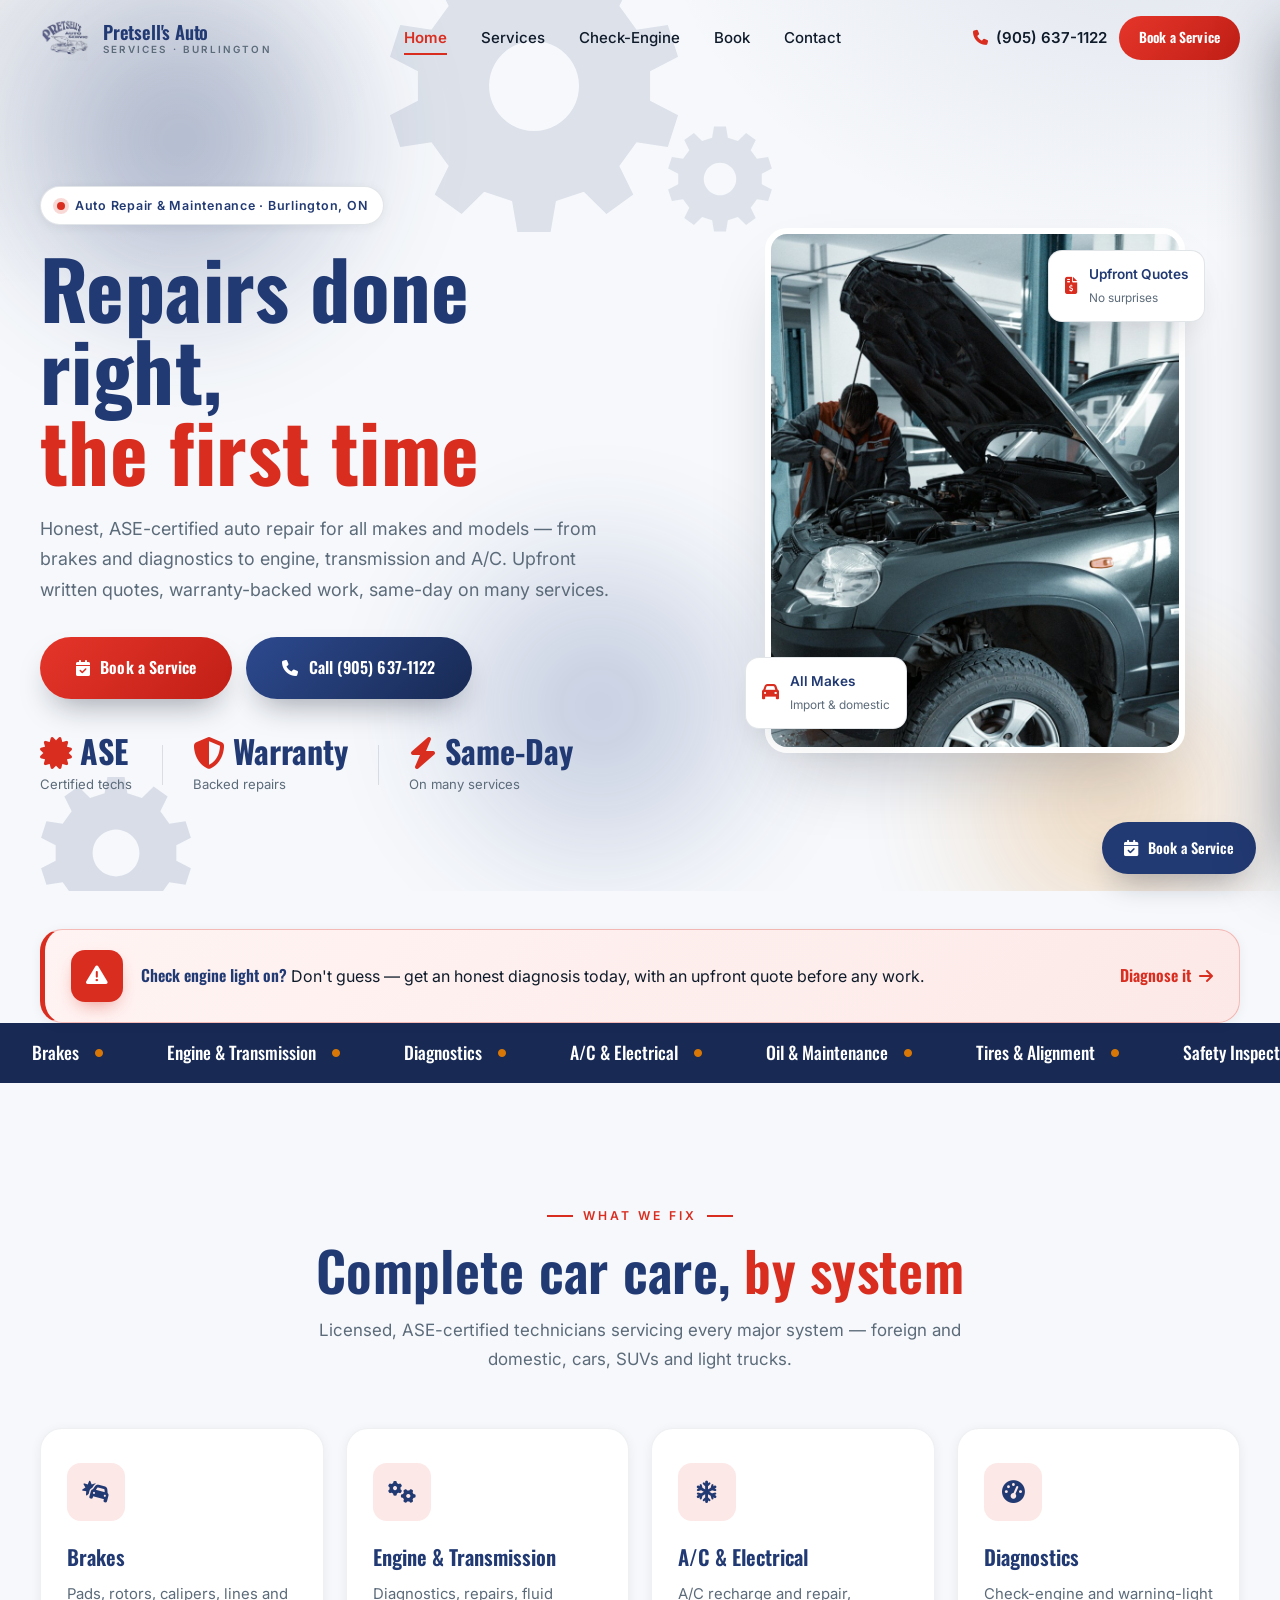
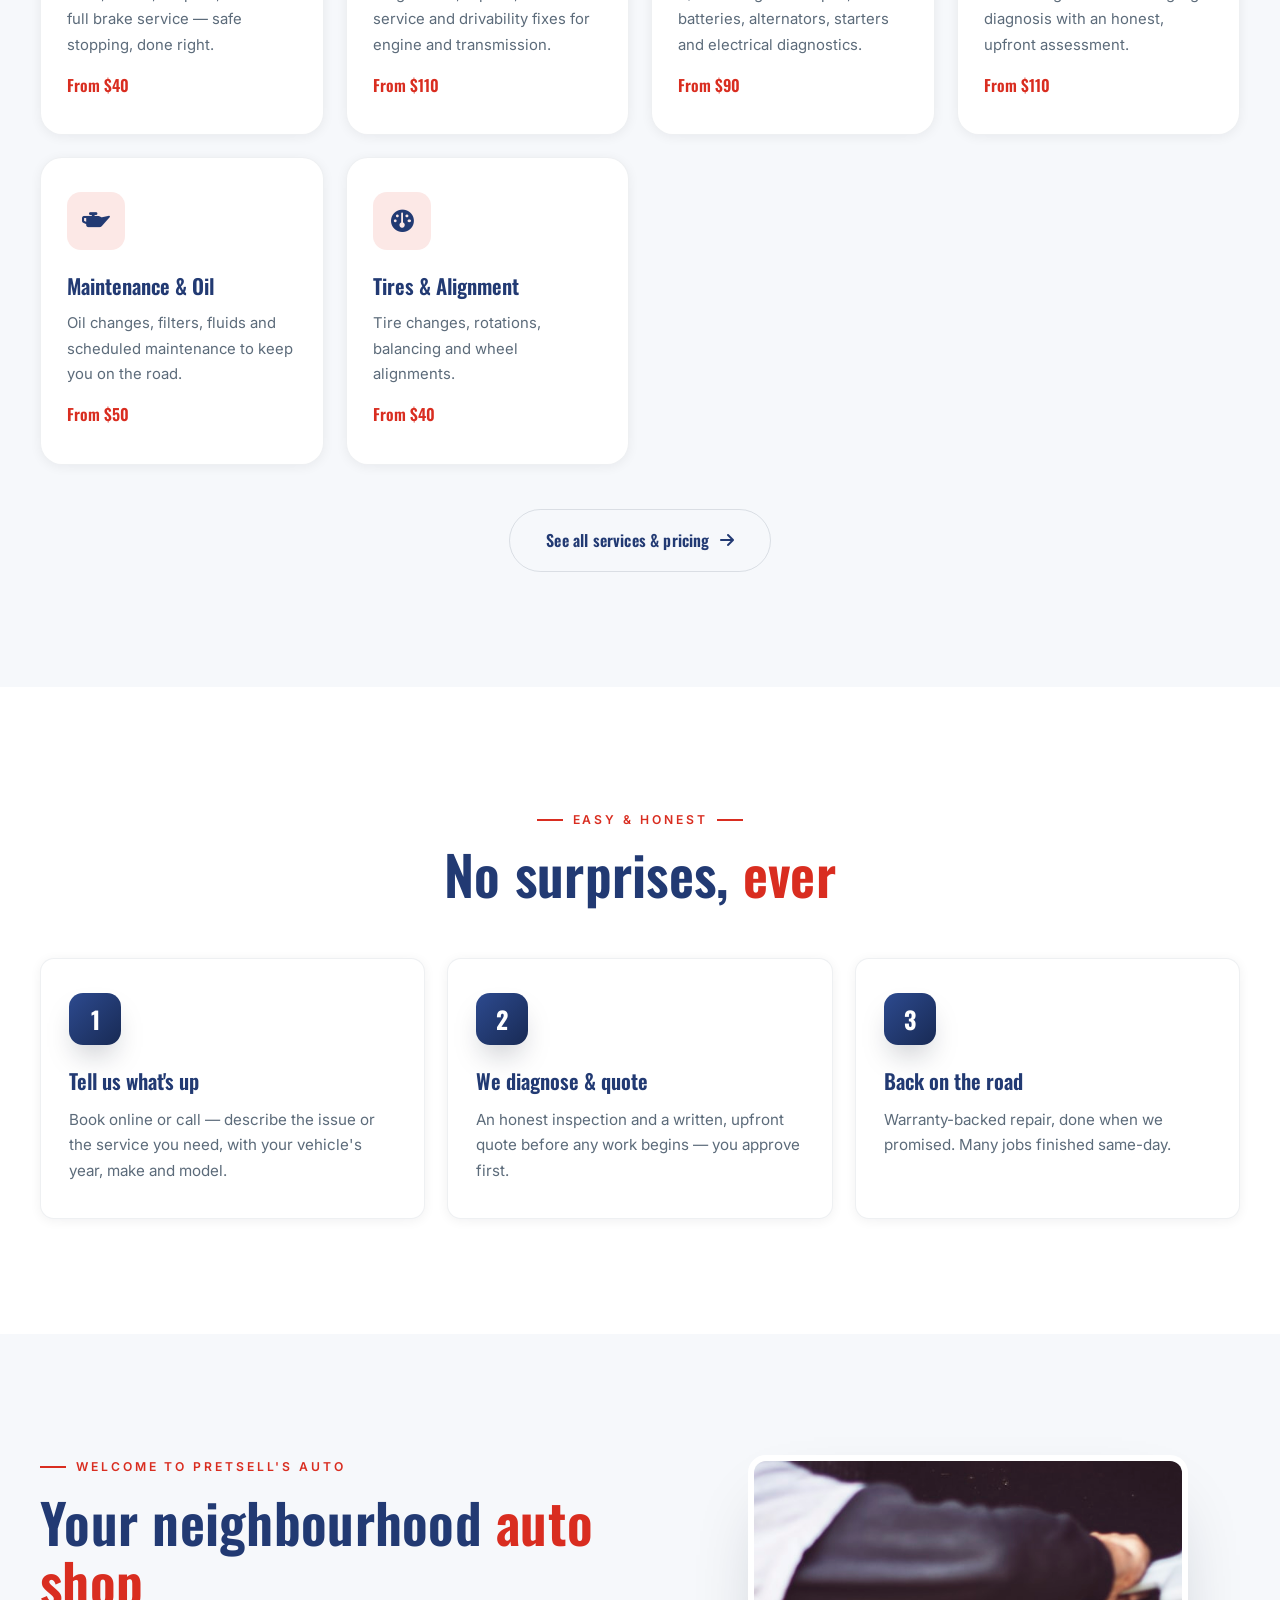
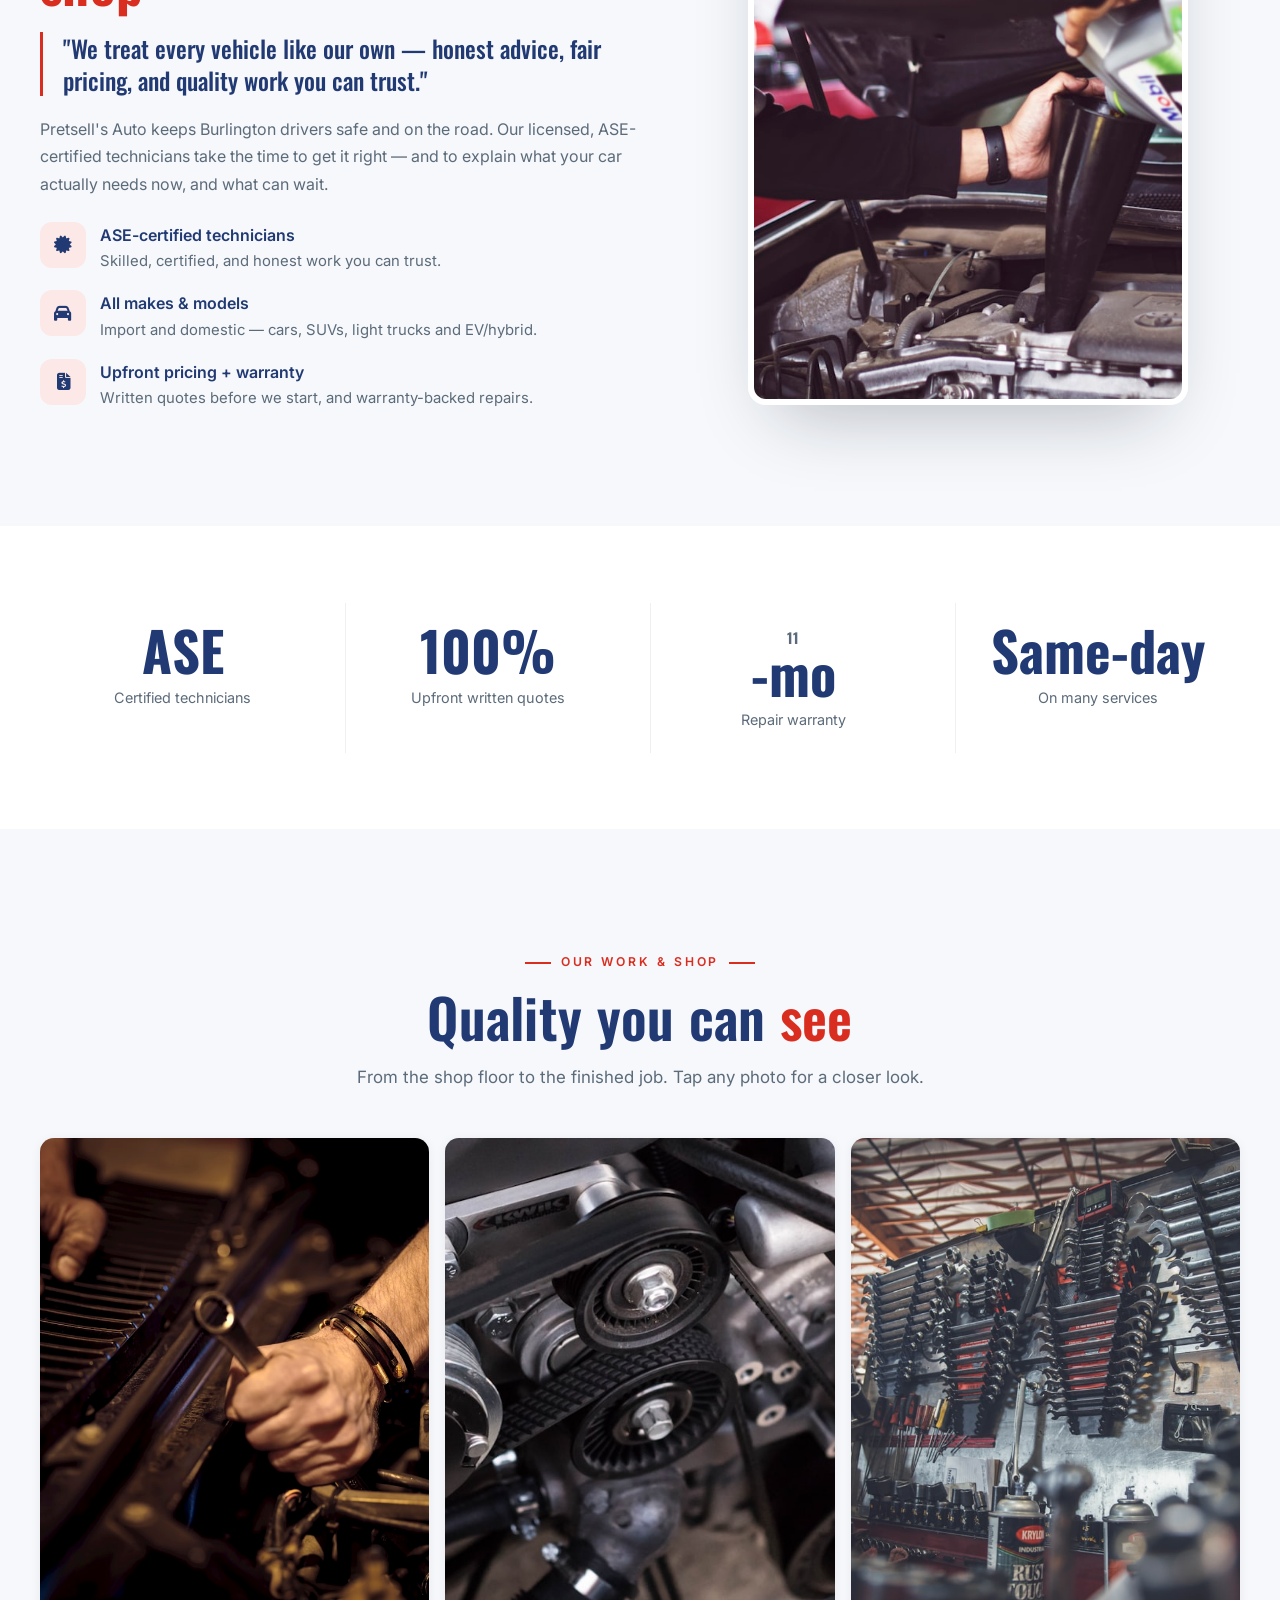
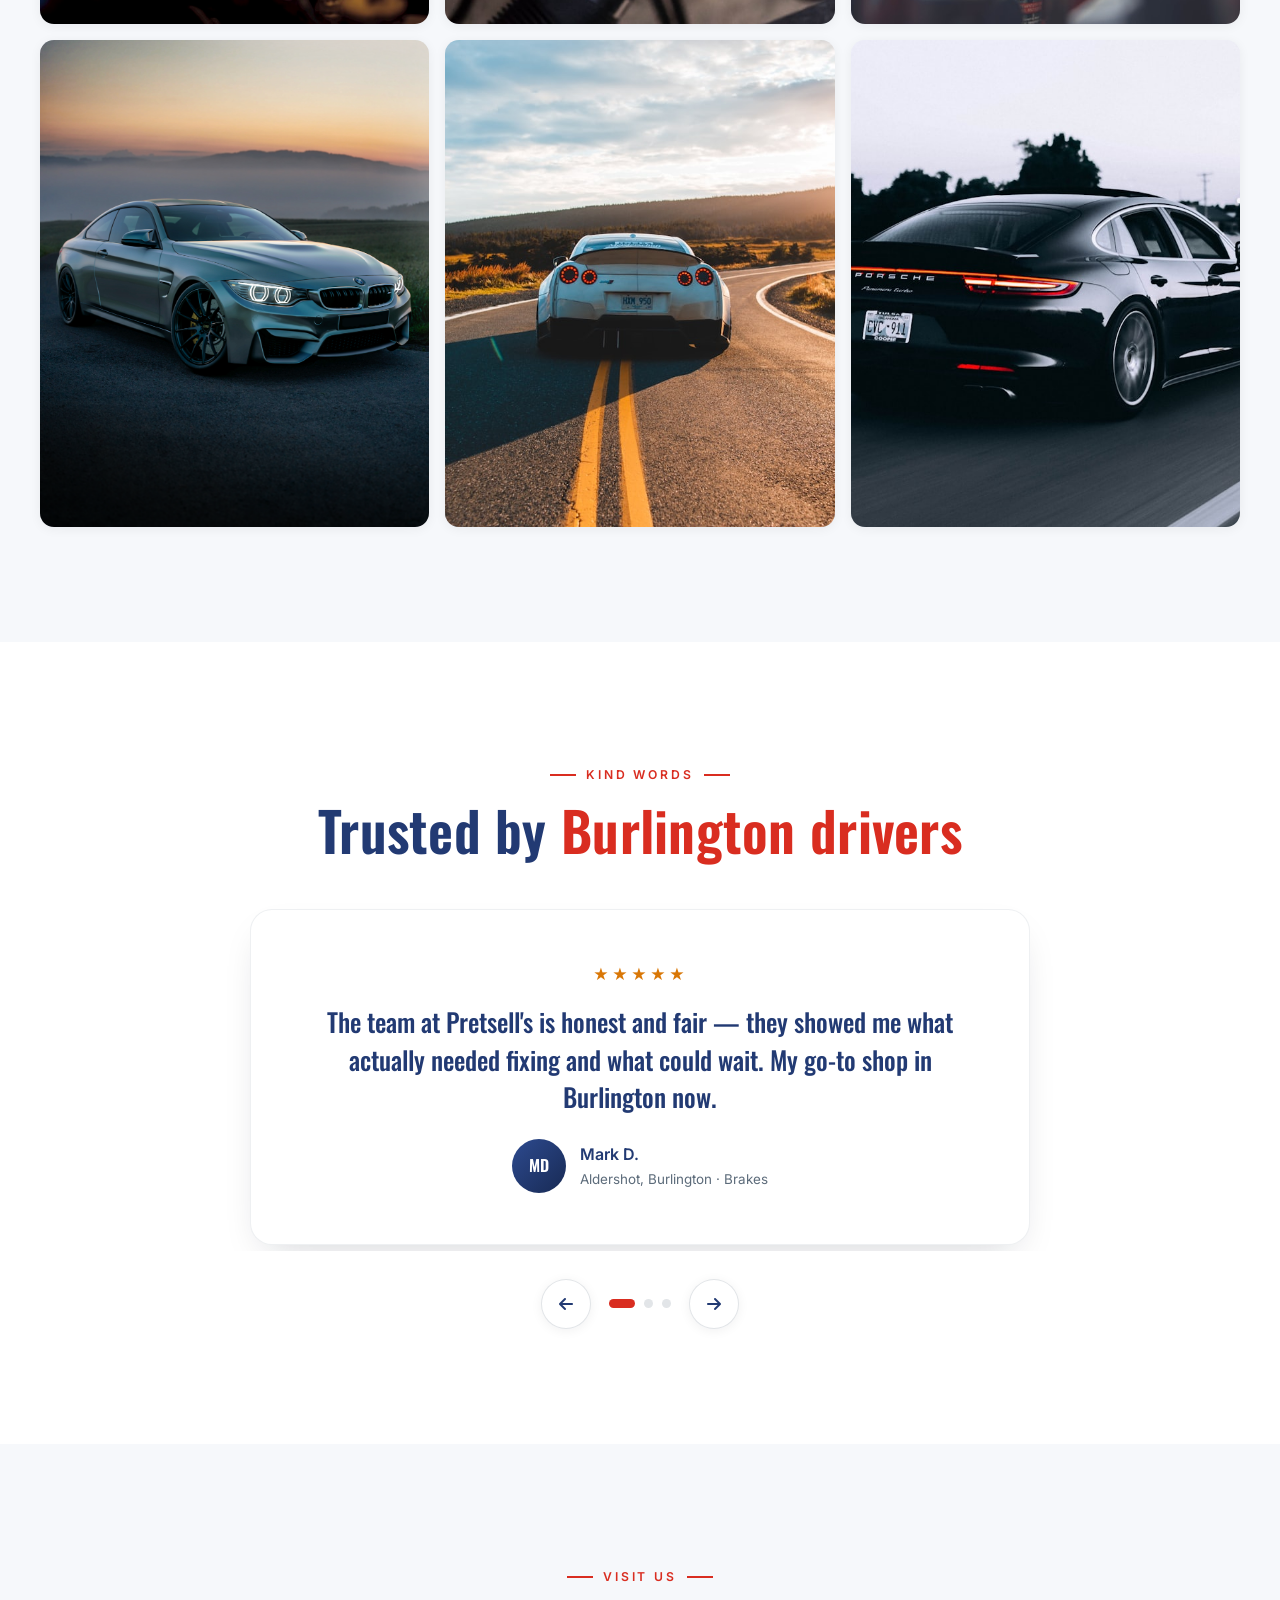
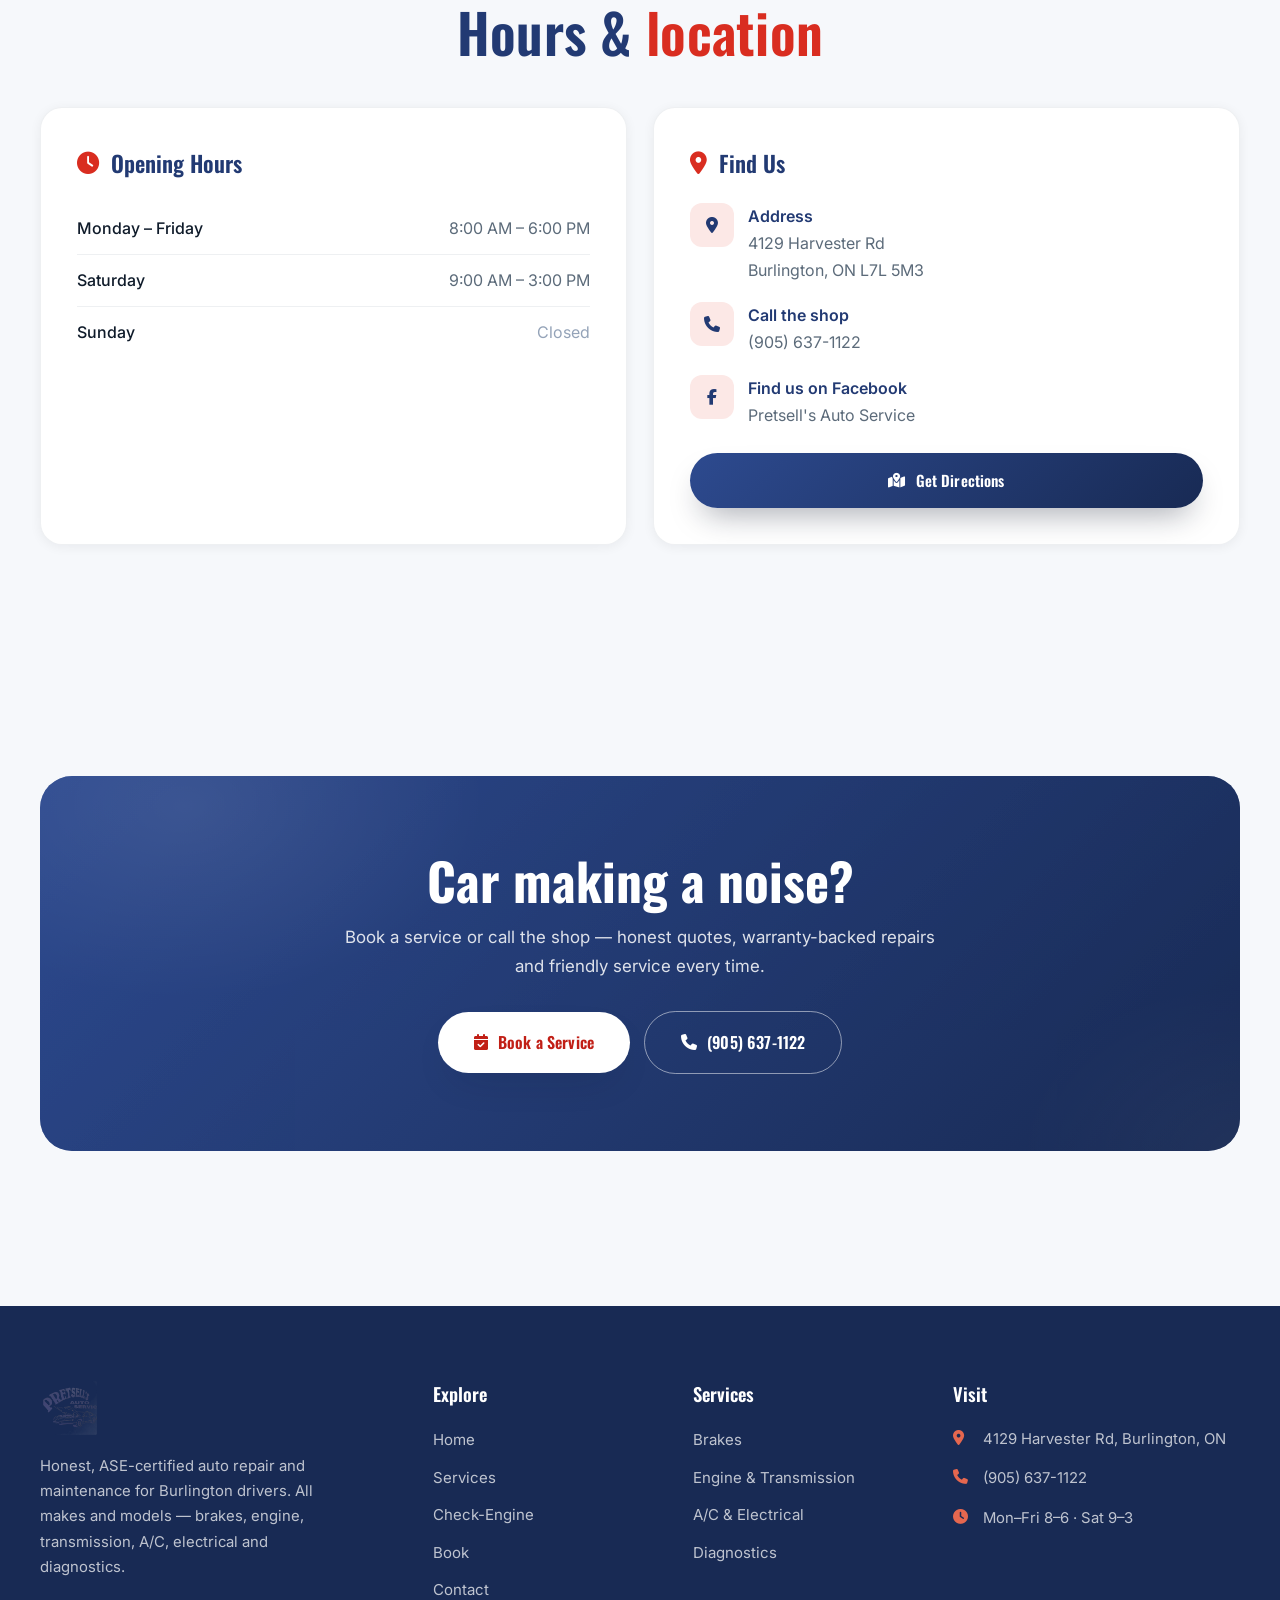
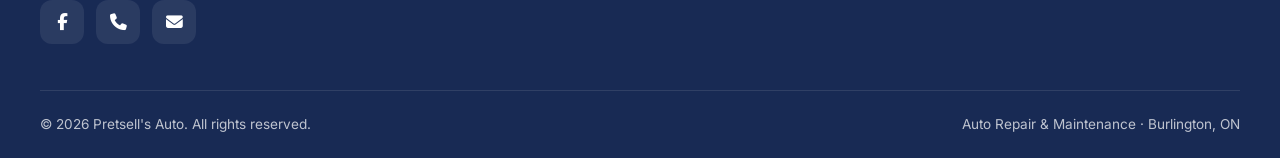
==== commit 4baf03c3: "QA pass: fix links/NAP/theme/a11y issues; finalize logo" ====
--- a/index.html
+++ b/index.html
@@ -292,7 +292,7 @@
             <div class="info-row"><span class="ic"><i class="fa-solid fa-phone"></i></span><div><b>Call the shop</b><a href="tel:+19056371122">(905) 637-1122</a></div></div>
             <div class="info-row"><span class="ic"><i class="fa-brands fa-facebook-f"></i></span><div><b>Find us on Facebook</b><a href="https://www.facebook.com/PretsellsAutoService/" target="_blank" rel="noopener">Pretsell's Auto Service</a></div></div>
           </div>
-          <a href="https://www.google.com/maps/search/?api=1&query=93+Plains+Rd+W+Burlington+ON" target="_blank" rel="noopener" class="btn btn--block btn--navy" style="margin-top:24px"><i class="fa-solid fa-map-location-dot"></i> Get Directions</a>
+          <a href="https://www.google.com/maps/search/?api=1&query=4129+Harvester+Rd+Burlington+ON+L7L+5M3" target="_blank" rel="noopener" class="btn btn--block btn--navy" style="margin-top:24px"><i class="fa-solid fa-map-location-dot"></i> Get Directions</a>
         </div>
       </div>
     </div>
--- a/css/styles.css
+++ b/css/styles.css
@@ -1,6 +1,6 @@
 /* ============================================================
-   JAY'S HAIR CUT — Beauty & Barber (Burlington, ON)
-   Clean navy & white design system — all pages
+   PRETSELL'S AUTO — Auto Repair & Maintenance (Burlington, ON)
+   Navy (#223A73) + signal-red design system — all pages
    ============================================================ */
 
 :root {
@@ -54,7 +54,7 @@
 body::before {
   content: ""; position: fixed; inset: 0; z-index: -2;
   background:
-    radial-gradient(900px 620px at 90% -10%, rgba(37,99,235,0.10), transparent 55%),
+    radial-gradient(900px 620px at 90% -10%, rgba(34,58,115,0.10), transparent 55%),
     radial-gradient(720px 500px at 0% 2%, rgba(15,23,42,0.05), transparent 55%),
     var(--bg);
 }
@@ -132,8 +132,8 @@
 .hero { position: relative; padding: clamp(130px, 16vw, 186px) 0 clamp(60px, 8vw, 96px); overflow: hidden; }
 .hero-grid { display: grid; grid-template-columns: 1.08fr 0.92fr; gap: 46px; align-items: center; }
 .hero-badge { display: inline-flex; align-items: center; gap: 10px; padding: 8px 16px; background: var(--surface); border: 1px solid var(--line); border-radius: 100px; font-size: 0.78rem; font-weight: 600; letter-spacing: 0.06em; color: var(--navy); box-shadow: var(--shadow-sm); }
-.hero-badge .dot { width: 8px; height: 8px; border-radius: 50%; background: var(--navy-bright); box-shadow: 0 0 0 4px rgba(37,99,235,0.18); animation: pulse 2s infinite; }
-@keyframes pulse { 0%,100% { box-shadow: 0 0 0 4px rgba(37,99,235,0.2); } 50% { box-shadow: 0 0 0 8px rgba(37,99,235,0); } }
+.hero-badge .dot { width: 8px; height: 8px; border-radius: 50%; background: var(--navy-bright); box-shadow: 0 0 0 4px rgba(217,45,32,0.18); animation: pulse 2s infinite; }
+@keyframes pulse { 0%,100% { box-shadow: 0 0 0 4px rgba(217,45,32,0.2); } 50% { box-shadow: 0 0 0 8px rgba(217,45,32,0); } }
 .hero-title { font-family: var(--font-display); font-weight: 700; color: var(--navy); font-size: clamp(2.8rem, 6.4vw, 5rem); line-height: 1.02; letter-spacing: -0.02em; margin: 22px 0 0; }
 .hero-title em { font-style: normal; color: var(--navy-bright); }
 .hero-sub { margin-top: 22px; max-width: 52ch; font-size: 1.12rem; color: var(--ink-soft); }
@@ -144,7 +144,7 @@
 .hero-meta .divider { width: 1px; height: 40px; background: var(--line); }
 
 .hero-visual { position: relative; display: grid; place-items: center; min-height: 460px; }
-.hero-visual::before { content: ""; position: absolute; width: 74%; height: 74%; border-radius: 50%; background: radial-gradient(circle, rgba(37,99,235,0.16), transparent 66%); filter: blur(50px); }
+.hero-visual::before { content: ""; position: absolute; width: 74%; height: 74%; border-radius: 50%; background: radial-gradient(circle, rgba(34,58,115,0.16), transparent 66%); filter: blur(50px); }
 .hero-photo-wrap { position: relative; width: min(420px, 100%); }
 .hero-photo { position: relative; border-radius: 22px; overflow: hidden; border: 6px solid #fff; box-shadow: var(--shadow-lg); aspect-ratio: 4 / 5; }
 .hero-photo img { width: 100%; height: 100%; object-fit: cover; }
@@ -285,7 +285,7 @@
 .footer-links a:hover { color: #fff; padding-left: 5px; }
 .footer-contact { display: grid; gap: 14px; font-size: 0.93rem; }
 .footer-contact a, .footer-contact span { display: flex; gap: 12px; align-items: flex-start; }
-.footer-contact i { color: #93B4F5; width: 18px; margin-top: 4px; }
+.footer-contact i { color: #E5674F; width: 18px; margin-top: 4px; }
 .footer-social { display: flex; gap: 12px; margin-top: 20px; }
 .footer-social a { width: 44px; height: 44px; border-radius: 12px; background: rgba(255,255,255,0.08); display: grid; place-items: center; color: #fff; font-size: 1.05rem; transition: background 0.3s, transform 0.3s; }
 .footer-social a:hover { background: var(--navy-bright); transform: translateY(-4px); }
@@ -300,9 +300,9 @@
 .to-top { position: fixed; bottom: 26px; left: 24px; z-index: 90; width: 50px; height: 50px; border-radius: 50%; background: #fff; border: 1px solid var(--line); color: var(--navy); display: grid; place-items: center; font-size: 1.05rem; box-shadow: var(--shadow-sm); opacity: 0; visibility: hidden; transform: translateY(14px); transition: opacity 0.35s, transform 0.35s, visibility 0.35s; }
 .to-top.show { opacity: 1; visibility: visible; transform: translateY(0); }
 .toast-wrap { position: fixed; bottom: 26px; left: 50%; transform: translateX(-50%); z-index: 400; display: grid; gap: 10px; width: min(92vw, 400px); }
-.toast { background: var(--navy); color: #fff; padding: 15px 18px; border-radius: 12px; display: flex; align-items: center; gap: 12px; box-shadow: var(--shadow-lg); transform: translateY(20px); opacity: 0; transition: transform 0.4s var(--ease), opacity 0.4s; border-left: 3px solid #93B4F5; }
+.toast { background: var(--navy); color: #fff; padding: 15px 18px; border-radius: 12px; display: flex; align-items: center; gap: 12px; box-shadow: var(--shadow-lg); transform: translateY(20px); opacity: 0; transition: transform 0.4s var(--ease), opacity 0.4s; border-left: 3px solid #E5674F; }
 .toast.show { transform: translateY(0); opacity: 1; }
-.toast i { color: #93B4F5; font-size: 1.15rem; }
+.toast i { color: #E5674F; font-size: 1.15rem; }
 
 /* ============ PAGE HERO ============ */
 .page-hero { padding: clamp(140px, 15vw, 190px) 0 clamp(40px, 5vw, 64px); text-align: center; position: relative; overflow: hidden; }
@@ -345,7 +345,7 @@
 .field label .req { color: var(--navy-bright); }
 .field input, .field textarea, .field select { width: 100%; padding: 13px 15px; border-radius: 10px; border: 1.5px solid var(--line); background: #fff; color: var(--ink); transition: border 0.25s, box-shadow 0.25s; }
 .field input::placeholder, .field textarea::placeholder { color: #94A3B8; }
-.field input:focus, .field textarea:focus, .field select:focus { outline: none; border-color: var(--navy-bright); box-shadow: 0 0 0 4px rgba(37,99,235,0.12); }
+.field input:focus, .field textarea:focus, .field select:focus { outline: none; border-color: var(--navy-bright); box-shadow: 0 0 0 4px rgba(217,45,32,0.12); }
 .field textarea { resize: vertical; min-height: 90px; }
 .field-row { display: grid; grid-template-columns: 1fr 1fr; gap: 16px; }
 .hp { position: absolute; left: -9999px; opacity: 0; height: 0; }
@@ -354,7 +354,7 @@
 .chip-opt input { position: absolute; opacity: 0; inset: 0; cursor: pointer; }
 .chip-opt span { display: inline-flex; align-items: center; gap: 8px; padding: 10px 16px; border-radius: 100px; border: 1.5px solid var(--line); background: #fff; color: var(--ink); font-weight: 500; font-size: 0.9rem; transition: all 0.25s; cursor: pointer; }
 .chip-opt input:checked + span { background: var(--navy); color: #fff; border-color: var(--navy); }
-.chip-opt input:focus-visible + span { box-shadow: 0 0 0 4px rgba(37,99,235,0.2); }
+.chip-opt input:focus-visible + span { box-shadow: 0 0 0 4px rgba(217,45,32,0.2); }
 .form-nav { display: flex; justify-content: space-between; gap: 12px; margin-top: 26px; }
 .form-nav .btn--ghost.hidden { visibility: hidden; }
 .form-success { display: none; text-align: center; padding: 20px 10px; animation: fade 0.5s var(--ease); }
@@ -449,9 +449,9 @@
 .hero-bg { position: absolute; inset: 0; z-index: 0; overflow: hidden; pointer-events: none; }
 .hero > .container.hero-grid { position: relative; z-index: 1; }
 .ambient-blob { position: absolute; border-radius: 50%; filter: blur(50px); will-change: transform; animation: ambBlob 16s ease-in-out infinite; }
-.ambient-blob.b1 { width: 460px; height: 460px; top: -90px; left: -50px; background: radial-gradient(circle, rgba(37,99,235,0.7), transparent 70%); opacity: 0.55; }
+.ambient-blob.b1 { width: 460px; height: 460px; top: -90px; left: -50px; background: radial-gradient(circle, rgba(34,58,115,0.7), transparent 70%); opacity: 0.55; }
 .ambient-blob.b2 { width: 400px; height: 400px; bottom: -110px; right: -30px; background: radial-gradient(circle, rgba(217,119,6,0.6), transparent 70%); opacity: 0.45; animation-duration: 20s; animation-delay: -5s; }
-.ambient-blob.b3 { width: 430px; height: 430px; bottom: -30px; left: 30%; background: radial-gradient(circle, rgba(96,165,250,0.7), transparent 70%); opacity: 0.42; animation-duration: 24s; animation-delay: -9s; }
+.ambient-blob.b3 { width: 430px; height: 430px; bottom: -30px; left: 30%; background: radial-gradient(circle, rgba(45,74,143,0.7), transparent 70%); opacity: 0.42; animation-duration: 24s; animation-delay: -9s; }
 .ambient-gear { position: absolute; will-change: transform; }
 .ambient-gear.g1 { width: 300px; top: -64px; left: 30%; opacity: 0.12; animation: ambSpin 20s linear infinite; }
 .ambient-gear.g2 { width: 156px; bottom: -40px; left: 3%; opacity: 0.14; animation: ambSpinRev 14s linear infinite; }
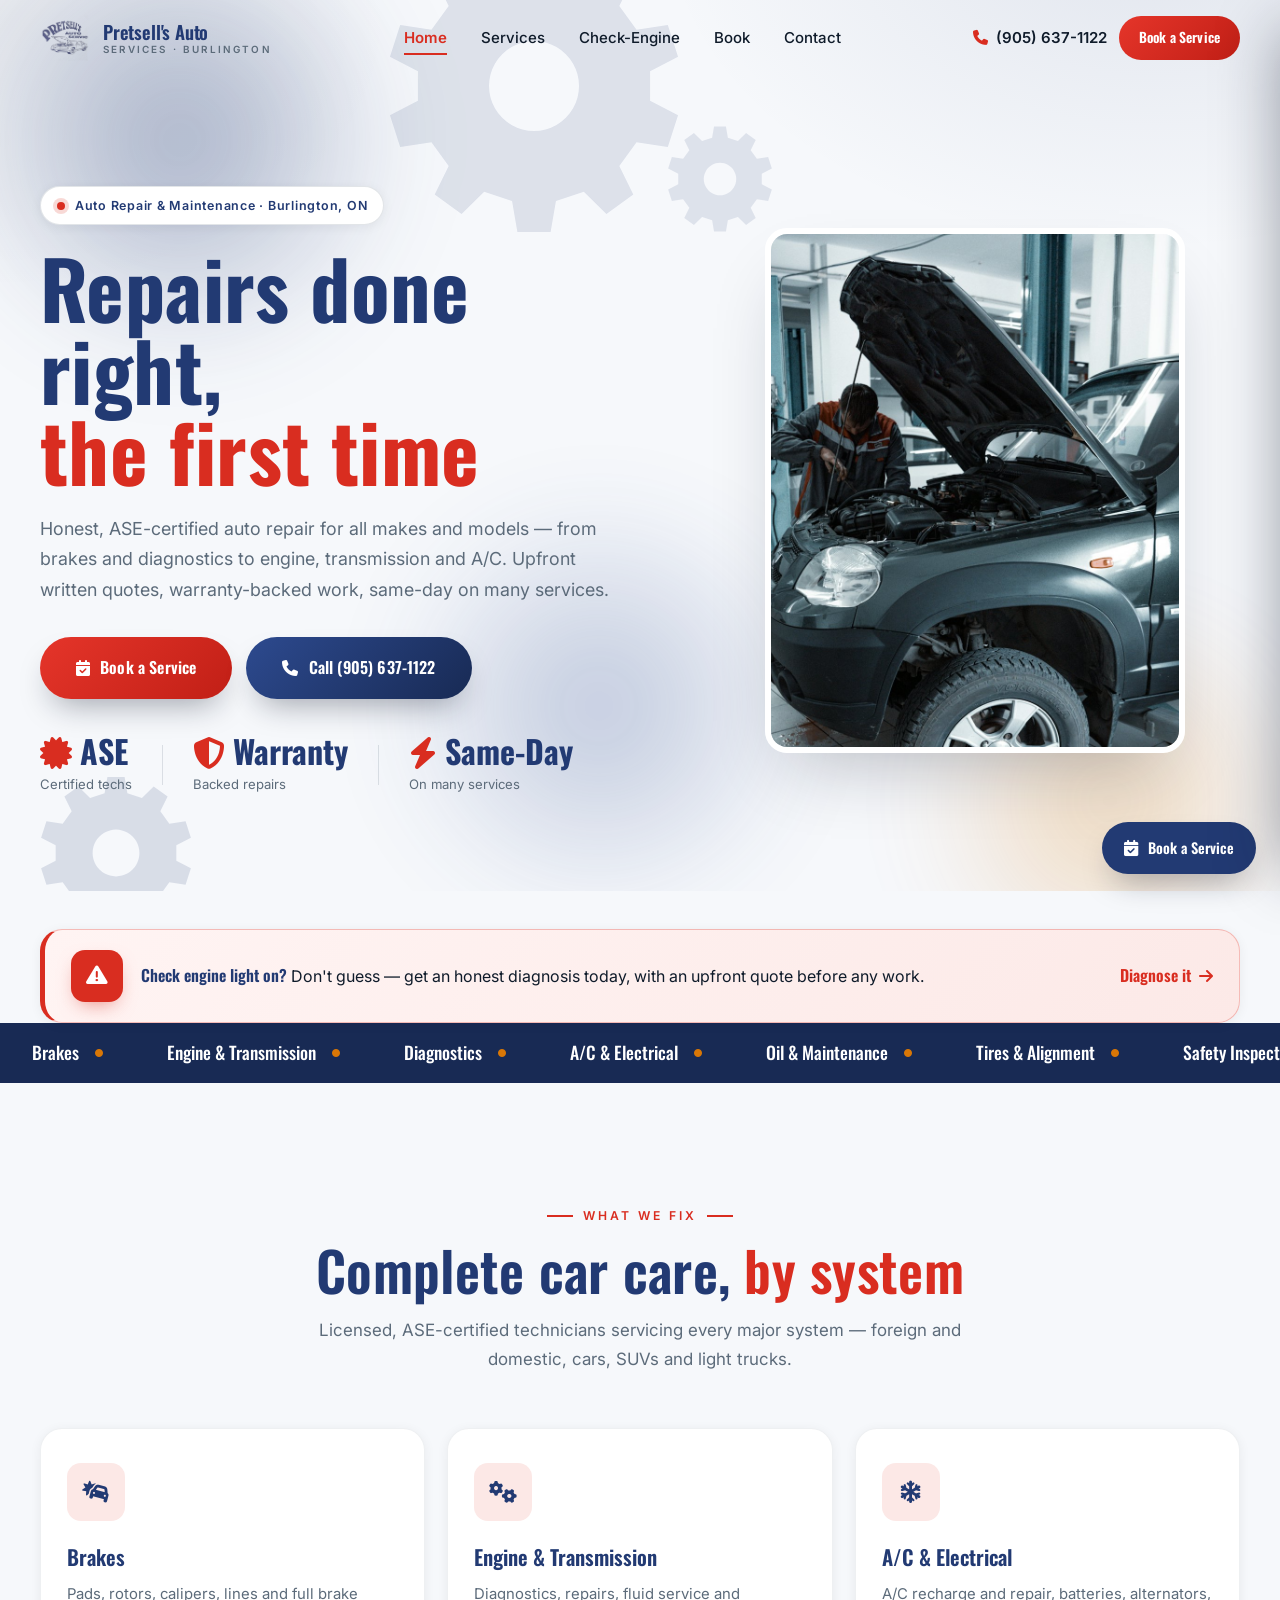
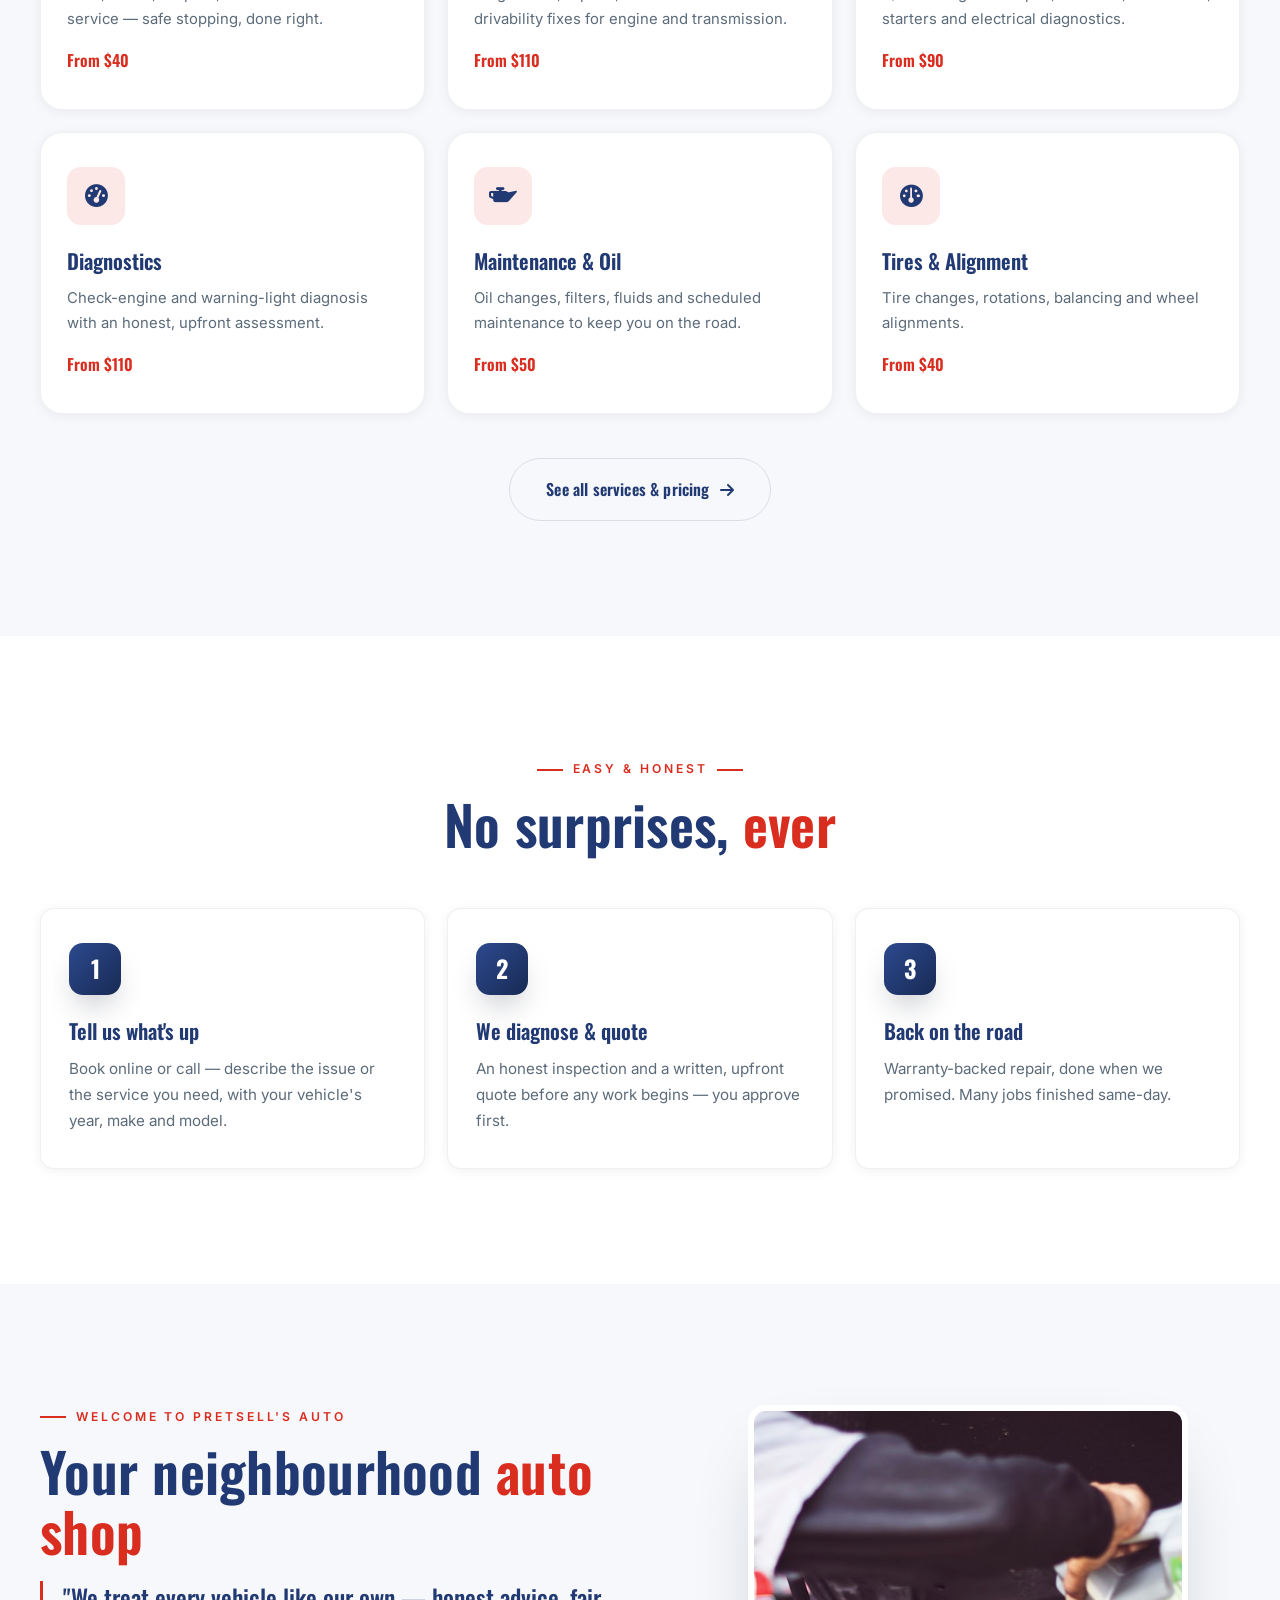
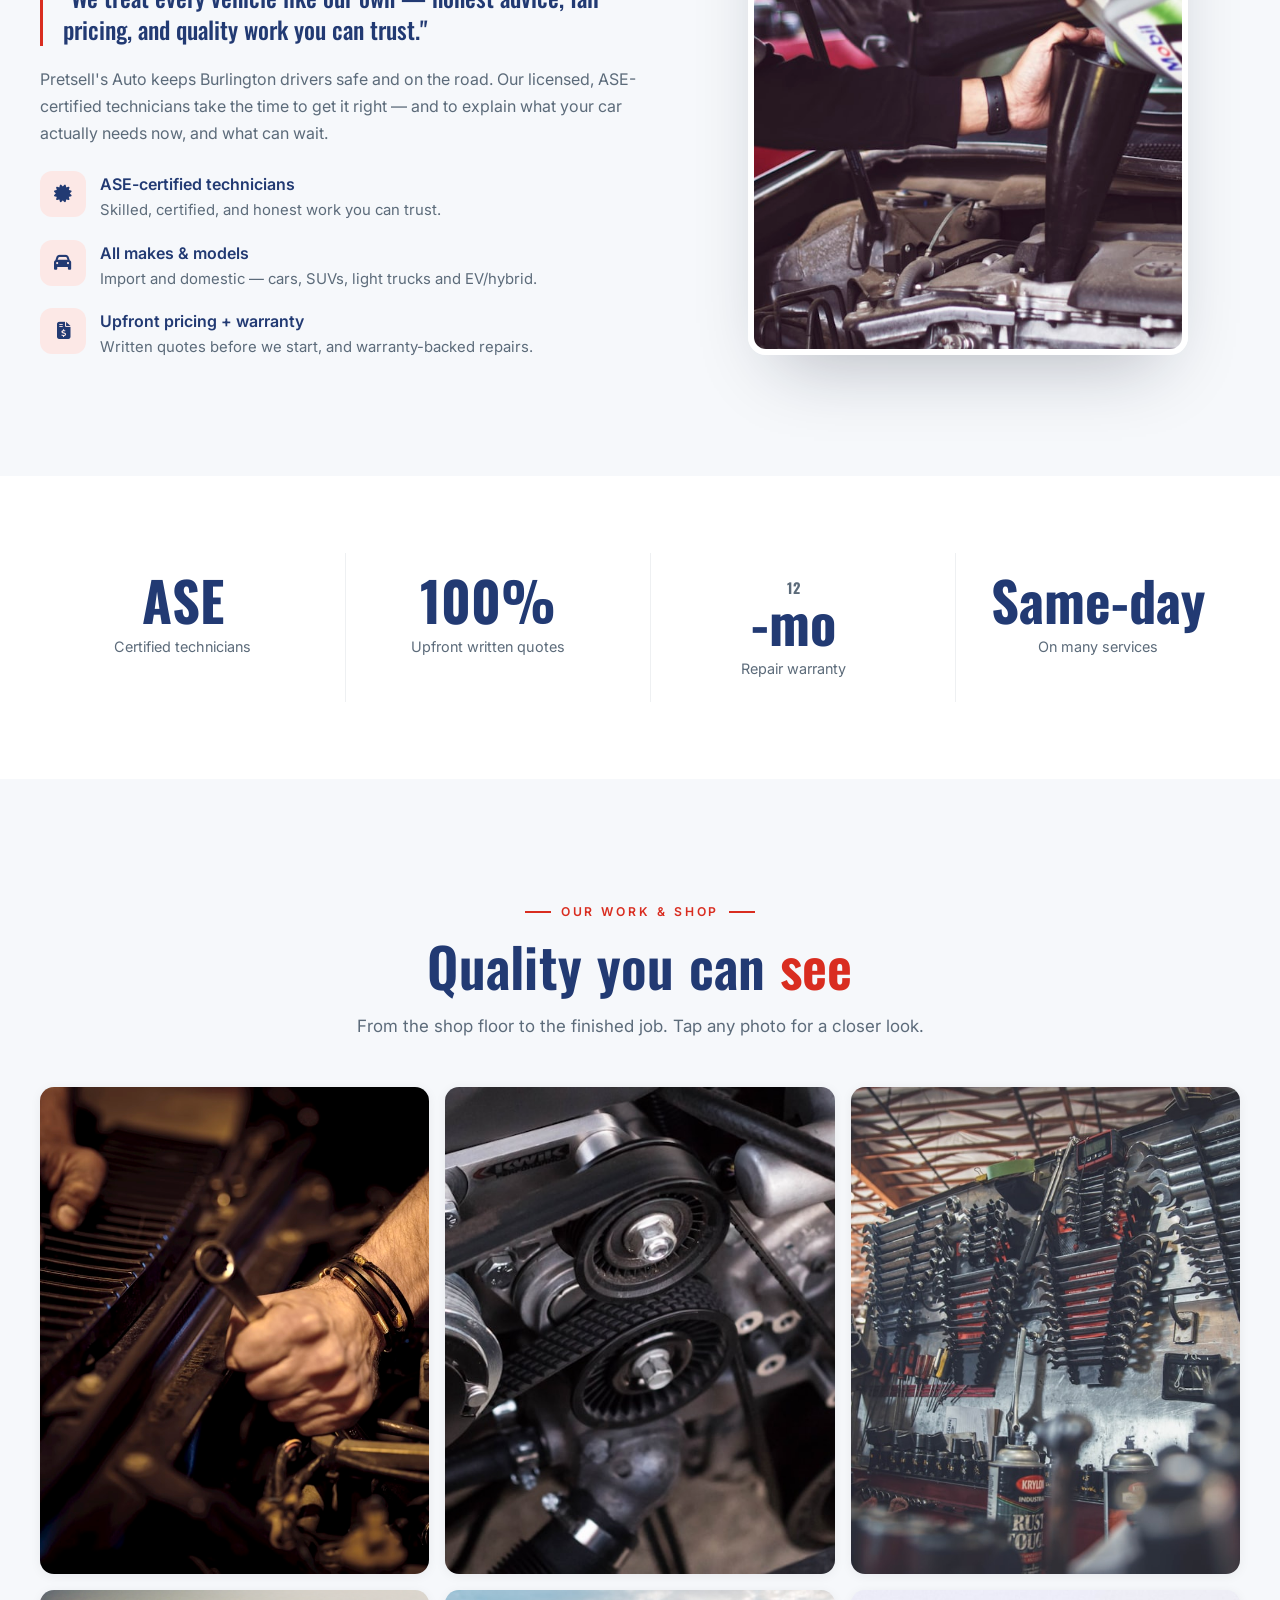
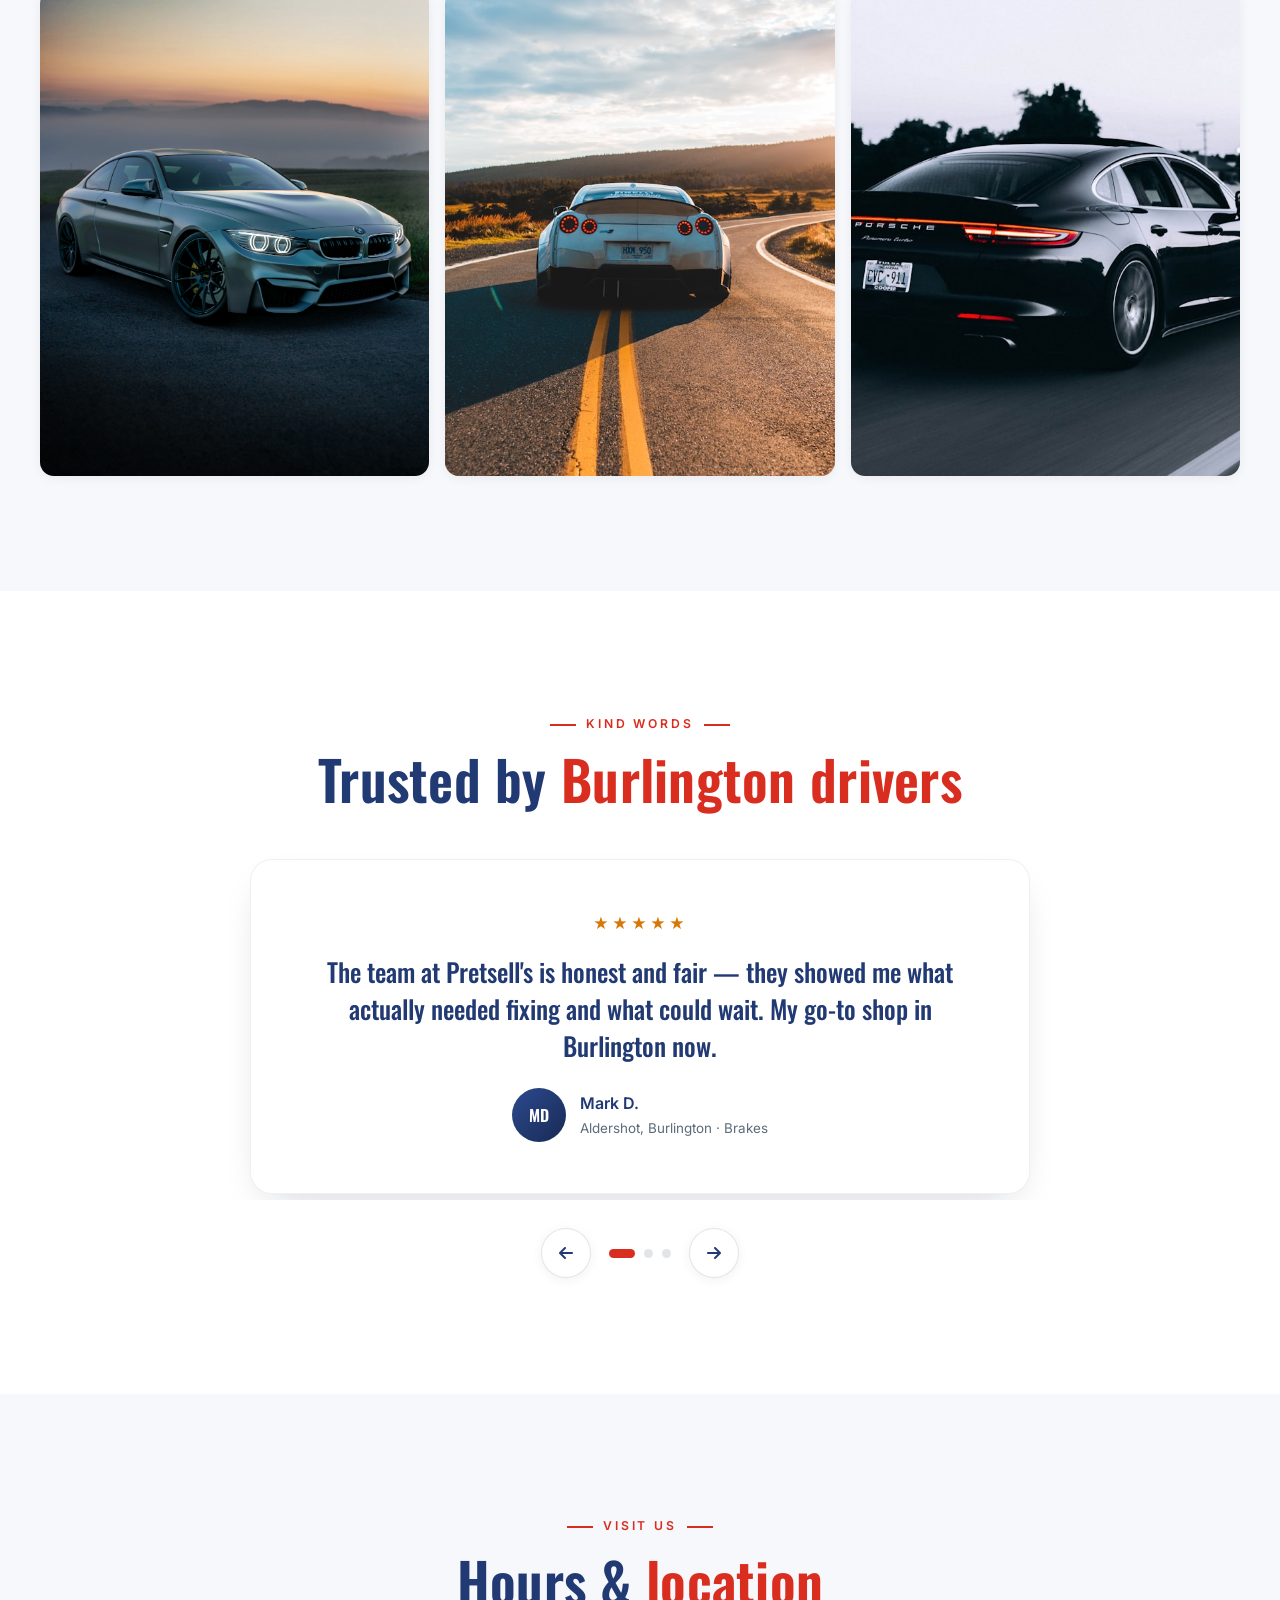
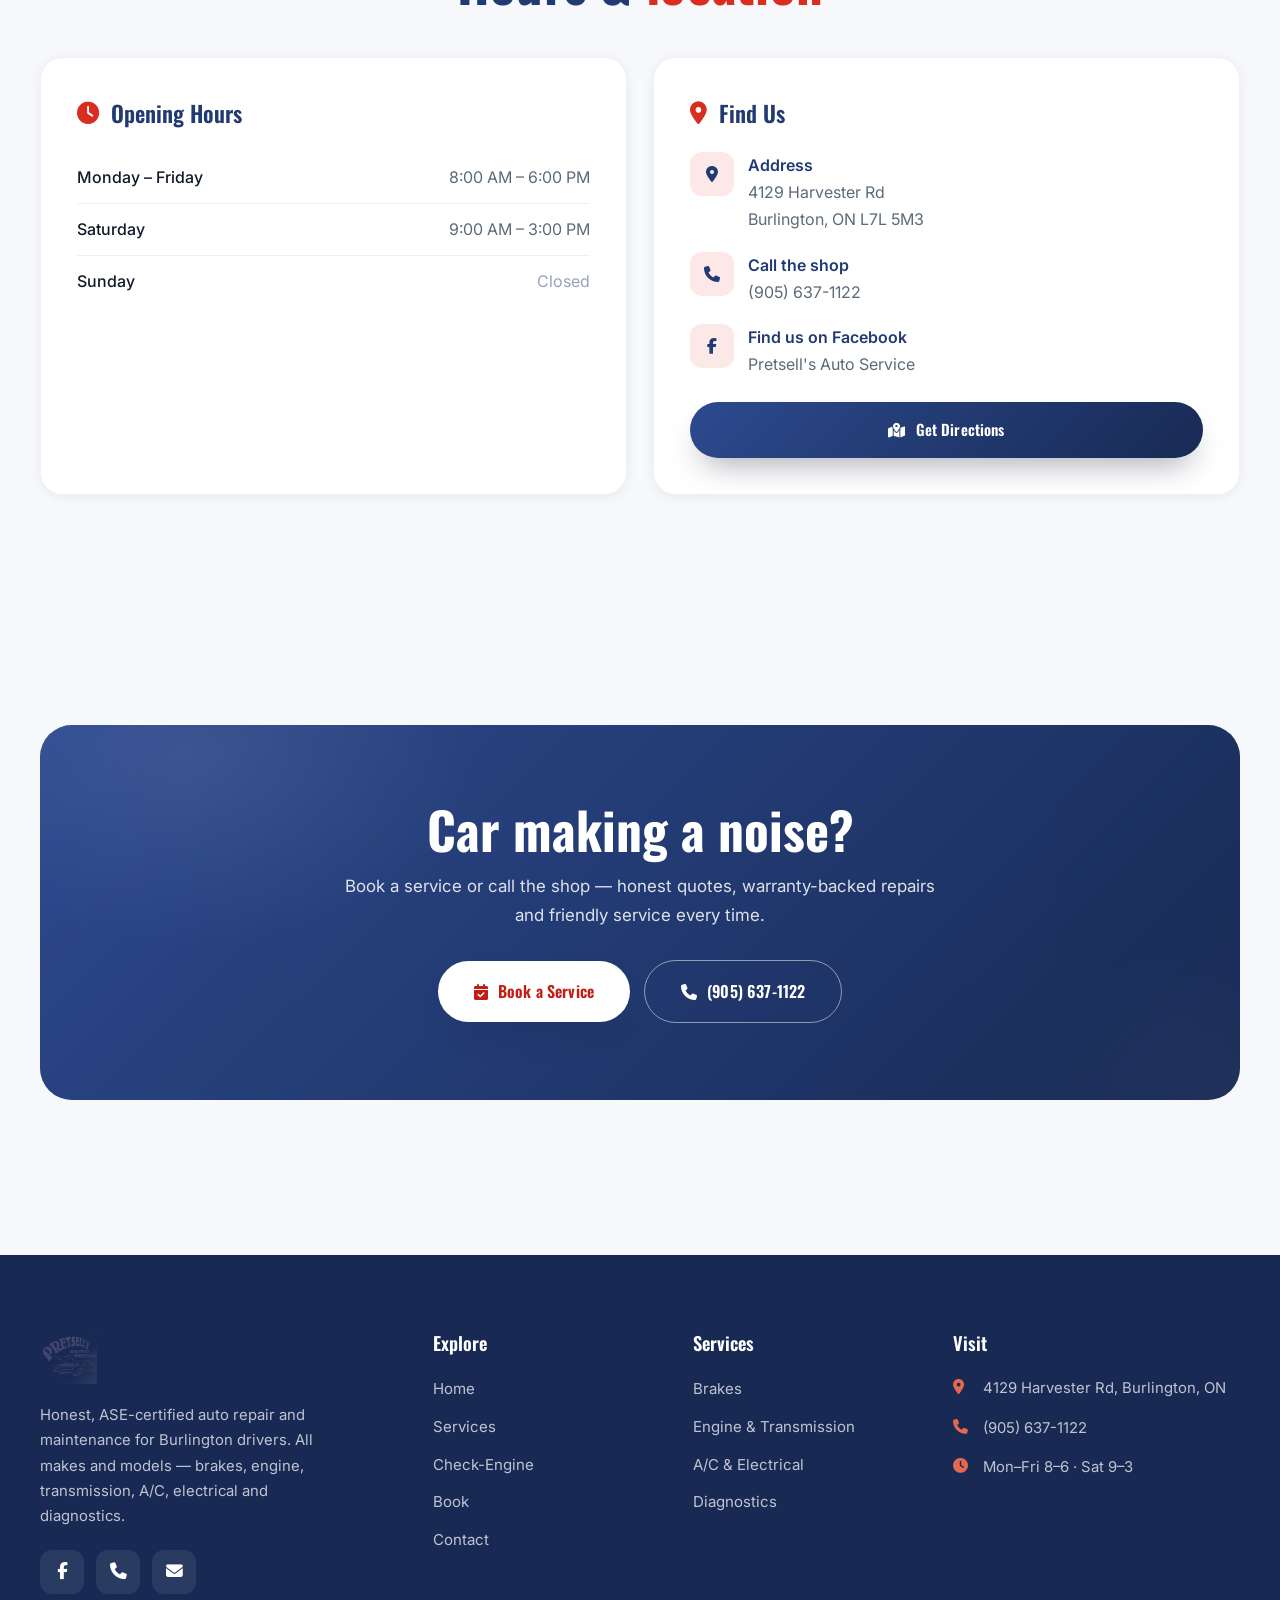
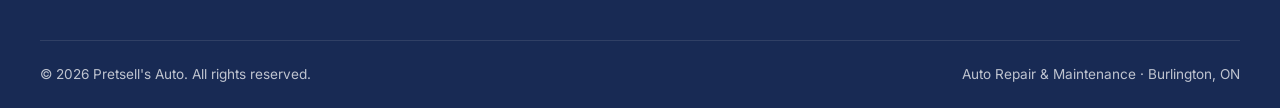
==== commit c0917445: "Polish: remove floating hero-tag overlays; balance services grid to 3x2" ====
--- a/index.html
+++ b/index.html
@@ -113,8 +113,6 @@
         <div class="hero-photo-wrap">
           <!-- REPLACE WITH REAL PHOTO: shop storefront / bay with a car on the lift -->
           <div class="hero-photo"><img src="assets/photos/hero.jpg" alt="Technician servicing a vehicle at Pretsell's Auto" data-zoom /></div>
-          <div class="hero-tag t1"><i class="fa-solid fa-file-invoice-dollar"></i><div><b>Upfront Quotes</b><small>No surprises</small></div></div>
-          <div class="hero-tag t2"><i class="fa-solid fa-car"></i><div><b>All Makes</b><small>Import &amp; domestic</small></div></div>
         </div>
       </div>
     </div>
--- a/css/styles.css
+++ b/css/styles.css
@@ -165,7 +165,7 @@
 @keyframes marquee { to { transform: translateX(-50%); } }
 
 /* ============ FEATURE / SERVICE CARDS ============ */
-.feat-grid { display: grid; grid-template-columns: repeat(4, 1fr); gap: 22px; margin-top: 54px; }
+.feat-grid { display: grid; grid-template-columns: repeat(3, 1fr); gap: 22px; margin-top: 54px; }
 .feat-card { background: var(--surface); border: 1px solid var(--line-2); border-radius: var(--r-lg); padding: 34px 26px; box-shadow: var(--shadow-sm); transition: transform 0.4s var(--ease), box-shadow 0.4s; }
 .feat-card:hover { transform: translateY(-8px); box-shadow: var(--shadow-md); }
 .feat-card .ic { width: 58px; height: 58px; border-radius: 14px; display: grid; place-items: center; font-size: 1.4rem; background: var(--navy-soft); color: var(--navy); margin-bottom: 18px; }
